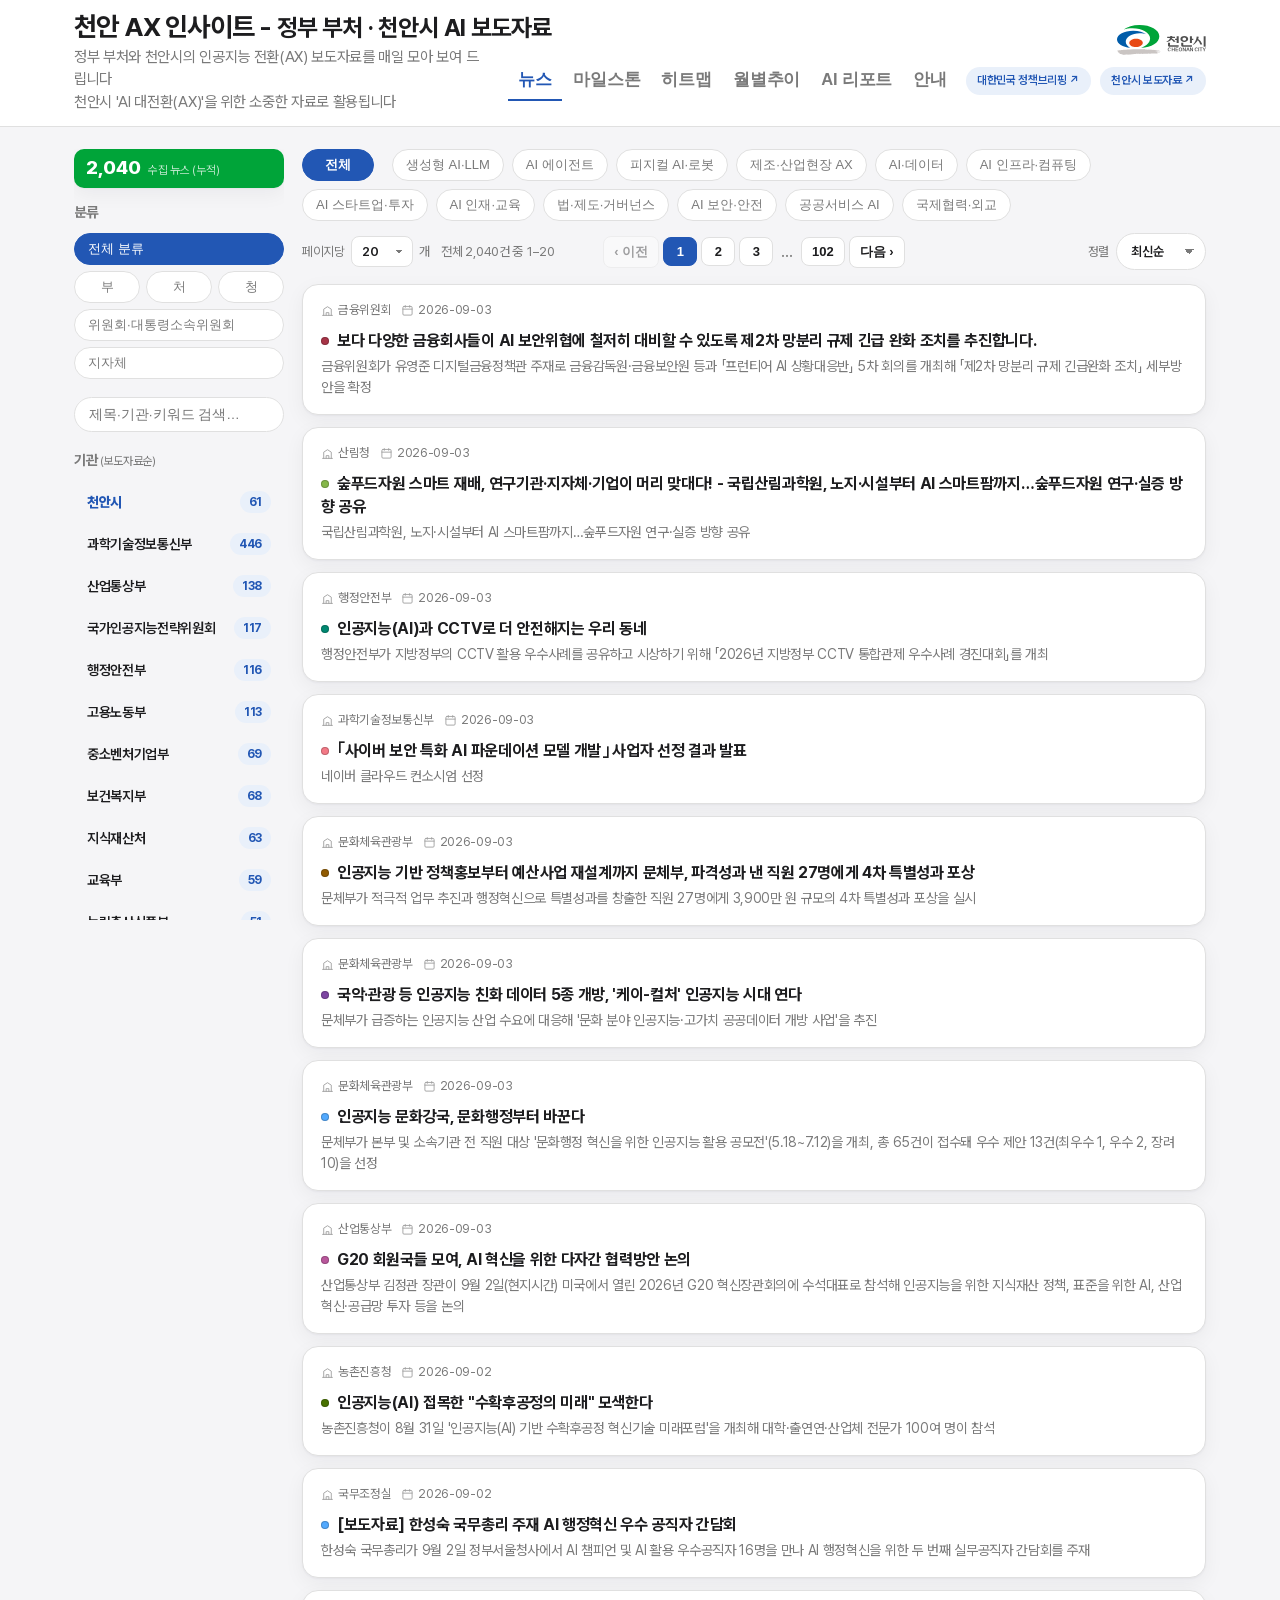
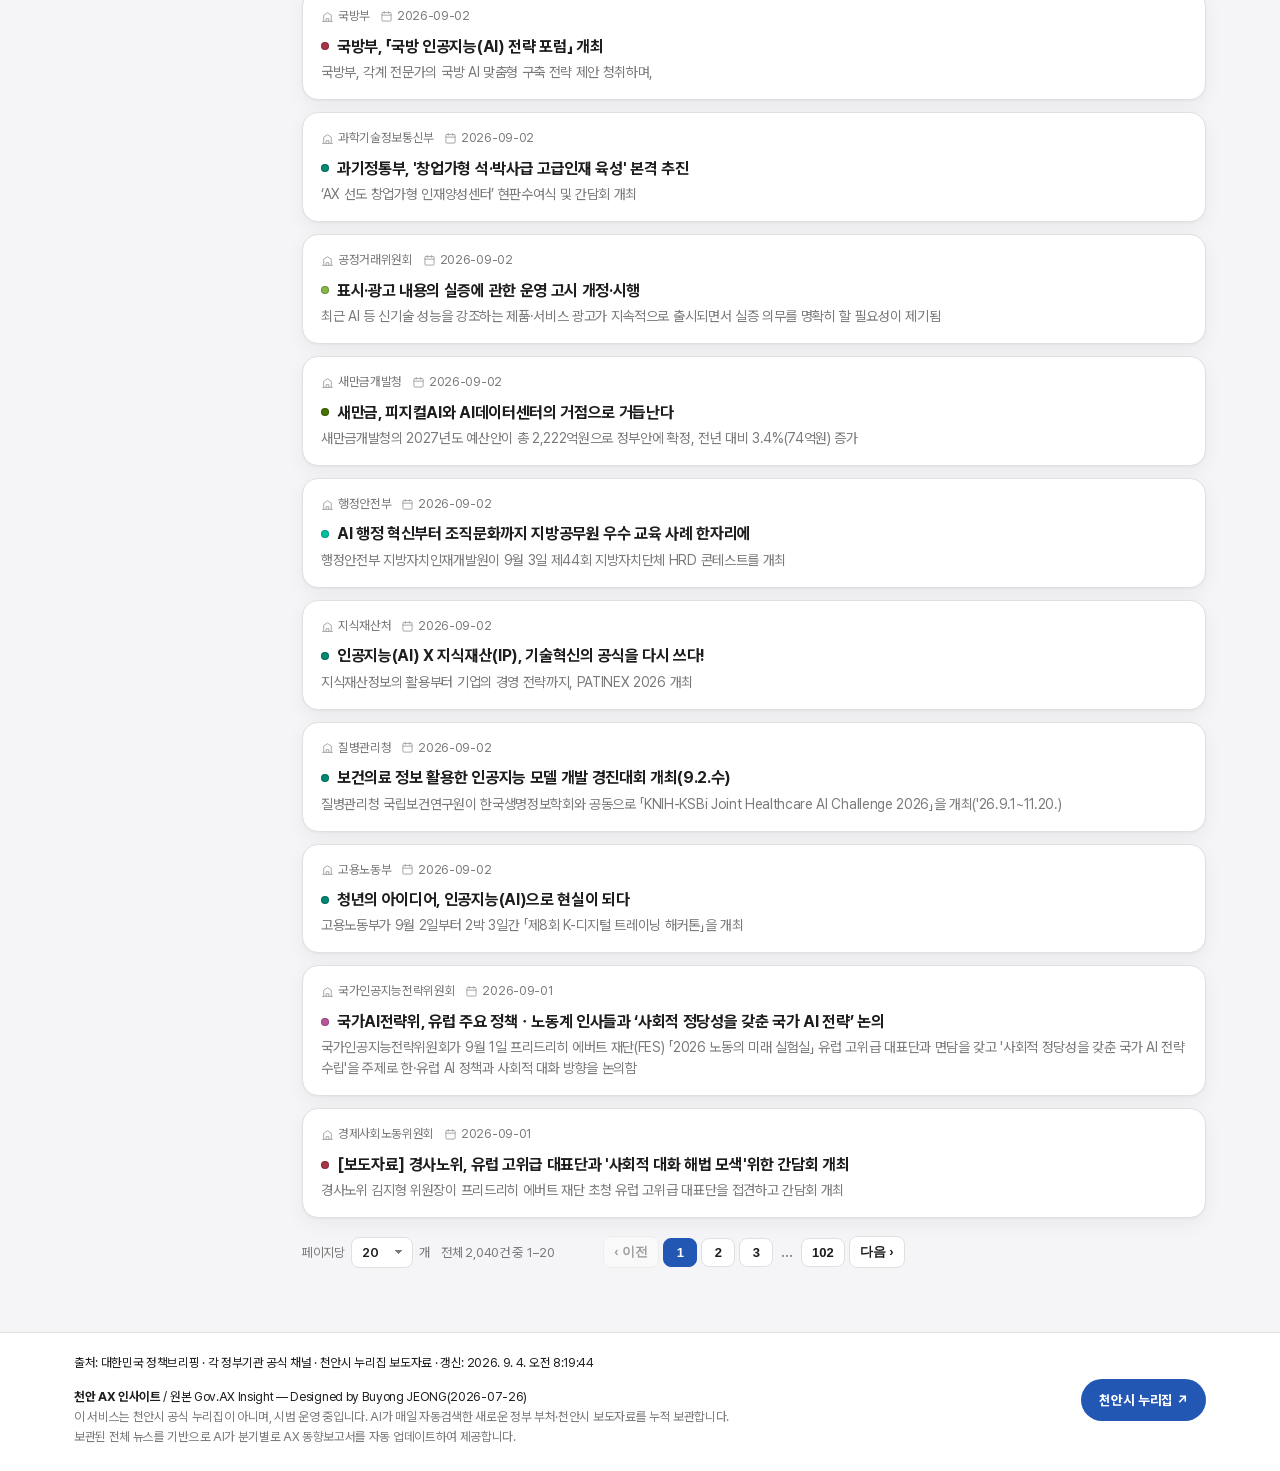
==== index.html @ 9f2636b7 "천안 AX 인사이트 — 정부 부처 + 천안시 AI 보도자료 포털 지식재산처용 Gov.AX Insight 를 천안시 관점으로 개조했다.  데이터 - 천안시 보도자료 61건 수집·AI" ====
﻿<!DOCTYPE html>
<html lang="ko">
<head>
  <meta charset="UTF-8" />
  <meta name="viewport" content="width=device-width, initial-scale=1.0" />
  <title>천안 AX 인사이트 - 정부 부처·천안시 인공지능 전환 보도자료</title>
  <meta name="description" content="대한민국 정부 각 부처·청·위원회와 충청남도 천안시의 AI/AX(인공지능 전환) 관련 보도자료를 수집하고, 천안시 관점의 AX 현황 리포트를 제공합니다." />
  <!-- 폰트는 CDN 대신 로컬 호스팅(assets/fonts.css) — 내부망에서도 동일하게 보이도록. -->
  <link rel="stylesheet" href="assets/fonts.css" />
  <link rel="stylesheet" href="assets/style.css" />
</head>
<body>
  <header class="site-header">
    <div class="wrap header-inner">
      <div class="header-left">
        <div class="hero-txt">
          <h1 id="brand-title" role="button" tabindex="0" aria-label="뉴스 화면으로 이동">천안 AX 인사이트 <br class="brand-title-break">- <span class="brand-title-kr">정부 부처 · 천안시 AI 보도자료</span></h1>
          <p class="tagline tagline-desktop-only">정부 부처와 천안시의 인공지능 전환(AX) 보도자료를 매일 모아 보여 드립니다</p>
          <p class="tagline">천안시 'AI 대전환(AX)'을 위한 소중한 자료로 활용됩니다</p>
        </div>
      </div>
      <div class="header-right">
        <a class="brand-logo-link" href="https://www.cheonan.go.kr/kor.do" target="_blank" rel="noopener" aria-label="천안시 공식 누리집으로 이동">
          <img class="brand-logo" src="assets/cheonan-logo.svg" alt="천안시" />
        </a>
        <nav class="tabs" role="tablist">
          <button class="tab active" data-tab="news" role="tab">뉴스</button>
          <button class="tab" data-tab="milestone" role="tab">마일스톤</button>
          <button class="tab" data-tab="dashboard" role="tab">히트맵</button>
          <button class="tab" data-tab="dashboard2" role="tab">월별추이</button>
          <button class="tab" data-tab="reports" role="tab">AI 리포트</button>
          <button class="tab" data-tab="about" role="tab">안내</button>
          <a class="src-link" href="https://www.korea.kr/news/ministryNewsHome.do" target="_blank" rel="noopener">대한민국 정책브리핑 ↗</a>
          <a class="src-link" href="https://www.cheonan.go.kr/bbs/BBSMSTR_000000000030/list.do" target="_blank" rel="noopener">천안시 보도자료 ↗</a>
        </nav>
      </div>
    </div>
  </header>

  <main class="wrap">
    <!-- 뉴스 탭 -->
    <section id="tab-news" class="tab-panel active">
      <div class="layout">
        <button id="sidebar-toggle" class="sidebar-toggle" aria-expanded="false" aria-controls="sidebar-panel">
          <span>기관·분류 필터</span>
          <span class="sidebar-toggle-icon" aria-hidden="true">▾</span>
        </button>
        <aside class="sidebar" id="sidebar-panel">
          <div class="sidebar-total">
            <div class="st-num" id="side-total">0</div>
            <div class="st-lbl">수집 뉴스 (누적)</div>
          </div>
          <h2 class="sidebar-title">분류</h2>
          <div id="category-chips" class="chips chips-vert"></div>
          <div class="sidebar-search">
            <input id="search" type="search" placeholder="제목·기관·키워드 검색…" autocomplete="off" />
          </div>
          <h2 class="sidebar-title">기관 <small>(보도자료순)</small></h2>
          <ul id="agency-list" class="agency-list"></ul>
        </aside>
        <div class="content">
          <div class="topicbar">
            <div id="topic-chips" class="chips"></div>
          </div>
          <div id="active-filter" class="active-filter" hidden></div>
          <div id="pager-top" class="pager"></div>
          <div id="news-list" class="news-list"></div>
          <div id="pager-bottom" class="pager"></div>
          <div id="empty" class="empty" hidden></div>
        </div>
      </div>
    </section>

    <!-- 리포트 탭 -->
    <section id="tab-reports" class="tab-panel">
      <div class="panel-intro">
        <h2>AX 동향보고서(AI 자동작성)</h2>
        <p>수집된 보도자료를 근거로 AI에 의해 자동 생성된 <strong>전체·분기 동향보고서</strong>입니다.
           참고적인 용도로만 활용하시기 바랍니다.<br />
           <small>※ 현재 보고서는 정부 부처 보도자료를 기준으로 작성된 것으로, 천안시 관점의 제언은 다음 분기부터 반영됩니다.</small></p>
      </div>

      <div class="report-group">
        <h3 class="report-group-h">전체 동향보고서</h3>
        <div id="reports-overall" class="reports-list"></div>
      </div>

      <div class="report-group">
        <div class="report-group-head">
          <h3 class="report-group-h">분기 동향보고서</h3>
          <label class="q-select">
            <span>분기 선택</span>
            <select id="q-report-select" aria-label="분기 선택"></select>
          </label>
        </div>
        <div id="q-report-detail" class="reports-list"></div>
      </div>

      <div class="report-group ax-highlights-group">
        <h3 class="report-group-h">AX 정부 보도자료 주요 동향</h3>
        <!-- 아래 항목은 전체 동향보고서의 「한눈에 보기」를 그대로 옮긴 발췌다(문구를 고치면
             '발췌'가 성립하지 않으므로 원문을 손대지 않는다). 원본 보고서가 지식재산처
             관점으로 작성돼 일부 시사점이 그 기관 기준인 점만 아래에 밝혀 둔다. -->
        <p class="axh-note"><small>※ 정부 부처 보도자료에서 뽑은 동향이며, 원본 보고서가 작성된 관점(지식재산처)의 시사점이 일부 포함되어 있습니다. 사실·출처는 그대로 유효합니다.</small></p>
        <ol id="ax-highlights-list" class="ax-highlights-list"></ol>
      </div>
    </section>

    <!-- 대시보드 탭 -->
    <section id="tab-dashboard" class="tab-panel">
      <div class="panel-intro">
        <p>정부기관별 AX 활동을 AI가 <strong>세부 주제별</strong>로 시각화합니다.<br>
           AX 세부주제는 <strong>수집된 뉴스로부터 자동으로 최적 설계</strong>되었습니다.</p>
      </div>
      <div id="dash-kpi" class="dash-kpi"></div>
      <div class="dash-grid">
        <div class="dash-main">
          <div class="dash-h">기관 × AX 주제 히트맵 <small>· 셀 클릭 → 해당 기관·주제 뉴스</small></div>
          <div id="dash-rangeslider" class="dash-rangeslider"></div>
          <div id="dash-heatmap" class="dash-heatmap"></div>
          <div id="dash-drill" class="dash-drill" hidden></div>
        </div>
        <aside class="dash-side">
          <div class="dash-h">벤치마킹 — 타 기관 우수사례 <small>· 천안시 관점</small></div>
          <div id="dash-topicfilter" class="dash-topicfilter"></div>
          <div id="dash-bench" class="dash-bench"></div>
        </aside>
      </div>

      <div class="dash-h">최다 주제 TOP 3 <small>· 카드 클릭 → 세부 분류</small></div>
      <div id="dash-top3-row" class="dash-top3-row"></div>
    </section>

    <!-- 대시보드 2 탭 (주제별 트렌드) -->
    <section id="tab-dashboard2" class="tab-panel">
      <div class="panel-intro">
        <p><strong>주제별 트렌드 차트(시계열)</strong> — 월별로 AX 뉴스가 어떻게 늘어왔는지, 그리고 12개 세부주제 각각이
           최근 어느 방향으로 움직이는지 한눈에 봅니다.</p>
      </div>
      <div class="dash-h">전체 AX 뉴스 추이 <small>· 월별 수집 건수</small></div>
      <div id="trend-overall" class="trend-overall"></div>
      <div class="dash-h" style="margin-top:22px">세부주제별 추이 <small>· 각 카드의 색 점 = 이번 달, 선 = 최근 추이</small></div>
      <div id="trend-grid" class="trend-grid"></div>
      <div class="dash-h" style="margin-top:22px">키워드 관계망
        <small>· 최근 6개월 AI 요약에서 추출 · 같은 보도자료에 함께 등장한 키워드를 선으로 연결</small></div>
      <div id="keyword-cloud-meta" class="kw-meta"></div>
      <div id="keyword-cloud" class="kw-cloud"></div>
      <div class="dash-h" style="margin-top:22px">보도자료 Top 10 부처 추이(전월 누적 기준)
        <small>· 기관마다 규모가 달라 카드별로 y축을 따로 잡음(카드 아래 최고치 표기)</small></div>
      <div id="trend-agencies" class="trend-grid"></div>
    </section>

    <!-- 마일스톤 탭 -->
    <section id="tab-milestone" class="tab-panel">
      <div class="panel-intro">
        <h2>주요 정책 마일스톤 타임라인</h2>
        <p><strong>AI전환의 이정표가 되는</strong> 주요 보도자료들을 AI가 시간순으로 정리했습니다.</p>
      </div>
      <div id="milestone-filters" class="ms-filters"></div>

      <div class="ms-chart-card">
        <div class="dash-h">영역별 진행 흐름 <small>· 마우스를 올리면 상세 내용 · 제목을 클릭하면 AI 요약문 팝업</small></div>
        <div id="milestone-chart" class="ms-chart-scroll"></div>
      </div>

      <div class="ms-list-head">
        <div class="dash-h">마일스톤 상세 <small>· 제목을 클릭하면 AI 요약문 팝업</small></div>
        <div class="ms-sort">
          <span>정렬</span>
          <button type="button" id="ms-sort-toggle" class="ms-sort-btn" aria-live="polite">최근 순 ↓</button>
        </div>
      </div>
      <div id="milestone-timeline" class="ms-timeline"></div>
      <div id="milestone-empty" class="empty" hidden>선택한 영역에 해당하는 마일스톤이 없습니다.</div>
      <div class="ms-tooltip" id="ms-tooltip" hidden></div>
    </section>

    <!-- 안내 탭 -->
    <section id="tab-about" class="tab-panel">
      <div class="about-hero">
        <img src="assets/cheonan-logo.svg" alt="천안시" />
        <p><strong>천안시</strong>의 인공지능 전환(AX)을 위해 정부 부처와 천안시의 AI 보도자료를
           함께 자동 수집·분석하는 서비스입니다.<br />
           중앙부처 정책 동향을 참조해 천안시에 맞는 정책을 설계하고, 천안시가 그동안 추진해 온
           AI 사업을 한 화면에서 확인할 목적으로 제작되었습니다.<br />
           기획부터 배포까지 바이브코딩 방식으로 개발되어 사이트 운영에 미숙한 점이 있더라도
           양해 부탁드립니다.</p>
      </div>
      <div class="about">
        <h2>수집·판정 기준</h2>
        <ul>
          <li><strong>1순위(제목 키워드)</strong>: 제목에 <code>인공지능 · AI · AX · AI 에이전트 · 인공지능 에이전트</code> 등이 있으면 자동 수집.</li>
          <li><strong>AX 밀접(판정)</strong>: 제목에 키워드가 없어도 인공지능 전환과 밀접하면 수집. 제목에 <code>데이터</code>가 있고 AI 관련이면 포함.</li>
          <li><strong>출처</strong>: 1차 <a href="https://www.korea.kr/news/ministryNewsHome.do" target="_blank" rel="noopener">대한민국 정책브리핑(korea.kr)</a>, 보강으로 각 기관 공식 채널(공식 도메인 <code>.go.kr</code>/<code>korea.kr</code>로 한정).</li>
          <li><strong>천안시</strong>: 정책브리핑은 지자체 보도자료를 다루지 않아, <a href="https://www.cheonan.go.kr/bbs/BBSMSTR_000000000030/list.do" target="_blank" rel="noopener">천안시 누리집 보도자료</a>를 제목 키워드(<code>인공지능 · AI · AX · 생성형 · 빅데이터 · 자율주행 · 로봇</code> 등)로 직접 수집합니다. 축산 방역의 <code>AI</code>(조류인플루엔자)는 제외합니다.</li>
        </ul>
        <h2>환각·허위 방지</h2>
        <ul>
          <li>모든 항목은 <strong>원문 URL·발행일·출처</strong>를 보존합니다.</li>
          <li>AI 리포트는 <strong>수집된 뉴스에서 확인되는 내용만</strong> 기술하며, 각 서술에 출처를 답니다.</li>
          <li>확인되지 않는 사실은 생성하지 않고 "확인된 뉴스 없음"으로 표기합니다.</li>
        </ul>
      </div>

      <!-- 정부 정책담당자를 위한 누리집 목록 (위 '수집·판정 기준/환각·허위 방지'와 구분되는 별도 자료 블록) -->
      <section class="gov-links" aria-labelledby="gov-links-title">
        <!-- 링크 종류 아이콘 스프라이트 -->
        <svg class="gov-sprite" aria-hidden="true" focusable="false">
          <symbol id="i-ext" viewBox="0 0 16 16">
            <path d="M6.5 3.2h-3A1.3 1.3 0 0 0 2.2 4.5v8A1.3 1.3 0 0 0 3.5 13.8h8a1.3 1.3 0 0 0 1.3-1.3v-3"
                  fill="none" stroke="currentColor" stroke-width="1.5" stroke-linecap="round"/>
            <path d="M9.6 2.4h4v4M13.6 2.4 7.7 8.3" fill="none" stroke="currentColor"
                  stroke-width="1.5" stroke-linecap="round" stroke-linejoin="round"/>
          </symbol>
          <symbol id="i-doc" viewBox="0 0 16 16">
            <path d="M9 1.8H4.4a1.3 1.3 0 0 0-1.3 1.3v9.8a1.3 1.3 0 0 0 1.3 1.3h7.2a1.3 1.3 0 0 0 1.3-1.3V5.8z"
                  fill="none" stroke="currentColor" stroke-width="1.5" stroke-linejoin="round"/>
            <path d="M9 1.8v4h3.9M5.6 8.6h4.8M5.6 11h3.2" fill="none" stroke="currentColor"
                  stroke-width="1.5" stroke-linecap="round" stroke-linejoin="round"/>
          </symbol>
          <symbol id="i-play" viewBox="0 0 16 16">
            <rect x="1.4" y="3.2" width="13.2" height="9.6" rx="2.6" fill="none"
                  stroke="currentColor" stroke-width="1.5"/>
            <path d="M6.8 6.2 10.4 8l-3.6 1.8z" fill="currentColor" stroke="currentColor"
                  stroke-width="1.2" stroke-linejoin="round"/>
          </symbol>
        </svg>

        <header class="gov-links-head">
          <div class="gov-links-headtext">
            <h2 id="gov-links-title">유용한 누리집 목록</h2>
          </div>
        </header>

        <div class="gov-group" data-group="committee">
          <h3 class="gov-group-title"><span class="gov-dot"></span>대통령직속 위원회<span class="gov-count">1</span></h3>
          <div class="gov-cards">
            <article class="gov-card">
              <a class="gov-card-head gov-card-head-link is-logo-only" href="https://www.aikorea.go.kr/" target="_blank" rel="noopener" aria-label="국가인공지능전략위원회 누리집 바로가기">
                <span class="gov-logo is-photo" style="--logo-ar:443/105; height:58px;">
                  <img src="assets/aicommitee.png" alt="국가인공지능전략위원회 로고" loading="lazy" />
                </span>
              </a>
            </article>
          </div>
        </div>

        <div class="gov-group" data-group="platform">
          <h3 class="gov-group-title"><span class="gov-dot"></span>데이터, 사업 플랫폼<span class="gov-count">4</span></h3>
          <div class="gov-cards">
            <article class="gov-card">
              <a class="gov-card-head gov-card-head-link" href="https://ax360.kr/main" target="_blank" rel="noopener">
                <span class="gov-logo is-photo" style="--logo-ar:106/52;">
                  <img src="assets/AX360.png" alt="AX360 로고" loading="lazy" />
                </span>
                <div>
                  <p class="gov-card-org">AX360</p>
                  <h4 class="gov-card-title">'수요기업'과 '공급기업'을 연결해 주는 AX 원스톱 매칭 플랫폼</h4>
                </div>
              </a>
            </article>
            <article class="gov-card">
              <a class="gov-card-head gov-card-head-link" href="https://aihub.or.kr/" target="_blank" rel="noopener">
                <span class="gov-logo is-photo" style="--logo-ar:157/56;">
                  <img src="assets/AIhub.png" alt="AI Hub 로고" loading="lazy" />
                </span>
                <div>
                  <p class="gov-card-org">AI Hub</p>
                  <h4 class="gov-card-title">국가 AI 개발지원 플랫폼</h4>
                </div>
              </a>
            </article>
            <article class="gov-card">
              <a class="gov-card-head gov-card-head-link" href="https://portal.koreaconnect.kr/user/ma/main" target="_blank" rel="noopener">
                <span class="gov-logo is-photo" style="--logo-ar:197/54;">
                  <img src="assets/DP.png" alt="디지털융합플랫폼 로고" loading="lazy" />
                </span>
                <div>
                  <p class="gov-card-org">디지털융합플랫폼</p>
                  <h4 class="gov-card-title">민간, 공공 디지털자원 연계융합 플랫폼</h4>
                </div>
              </a>
            </article>
            <article class="gov-card">
              <a class="gov-card-head gov-card-head-link" href="https://www.data.go.kr/index.do" target="_blank" rel="noopener">
                <span class="gov-logo is-photo" style="--logo-ar:239/53; height:32px;">
                  <img src="assets/dataportal.png" alt="공공데이터포털 로고" loading="lazy" />
                </span>
                <div>
                  <p class="gov-card-org">공공데이터포털</p>
                  <h4 class="gov-card-title">공공기관이 생성·취득 관리하고 있는 공공데이터 통합 제공</h4>
                </div>
              </a>
            </article>
          </div>
        </div>

        <div class="gov-group" data-group="agent-platform">
          <h3 class="gov-group-title"><span class="gov-dot"></span>AI 에이전트 플랫폼<span class="gov-count">2</span></h3>
          <div class="gov-cards">
            <article class="gov-card">
              <a class="gov-card-head gov-card-head-link" href="https://aitestbed.kr/" target="_blank" rel="noopener">
                <span class="gov-logo is-photo" style="--logo-ar:208/52;">
                  <img src="assets/AiLab.png" alt="모두의 AI 실험실 로고" loading="lazy" />
                </span>
                <div>
                  <p class="gov-card-org">모두의 AI 실험실</p>
                  <h4 class="gov-card-title">AI 서비스개발에 필요한 자원 통합제공</h4>
                </div>
              </a>
            </article>
            <article class="gov-card">
              <a class="gov-card-head gov-card-head-link" href="https://axboard.aigov.go.kr/" target="_blank" rel="noopener">
                <span class="gov-logo is-photo" style="--logo-ar:220/59;">
                  <img src="assets/HAILab.png" alt="행정안전부 AI 정부실험실 로고" loading="lazy" />
                </span>
                <div>
                  <p class="gov-card-org">행정안전부 AI 정부실험실</p>
                  <h4 class="gov-card-title">공공 GitLab 저장소 프로젝트 현황 대시보드</h4>
                </div>
              </a>
            </article>
          </div>
        </div>

        <div class="gov-group" data-group="org">
          <h3 class="gov-group-title"><span class="gov-dot"></span>기관<span class="gov-count">2</span></h3>
          <div class="gov-cards">
            <article class="gov-card">
              <a class="gov-card-head gov-card-head-link" href="https://www.nia.or.kr/site/nia_kor/27/12702000000002026041001.jsp" target="_blank" rel="noopener">
                <span class="gov-logo is-photo" style="--logo-ar:88/45; height:32px;">
                  <img src="assets/NIA.png" alt="NIA 로고" loading="lazy" />
                </span>
                <div>
                  <p class="gov-card-org">한국지능정보사회진흥원</p>
                  <h4 class="gov-card-title">공공AI사업지원센터</h4>
                </div>
              </a>
            </article>
            <article class="gov-card">
              <a class="gov-card-head gov-card-head-link" href="https://www.nipa.kr/home/bsnsAll/3/detail?bsnsDtlsIemNo=854" target="_blank" rel="noopener">
                <span class="gov-logo is-photo" style="--logo-ar:94/65;">
                  <img src="assets/nipa.png" alt="nipa 로고" loading="lazy" />
                </span>
                <div>
                  <p class="gov-card-org">정보통신산업진흥원</p>
                  <h4 class="gov-card-title">AX 원스톱 지원센터</h4>
                </div>
              </a>
            </article>
          </div>
        </div>

        <div class="gov-group" data-group="program">
          <h3 class="gov-group-title"><span class="gov-dot"></span>중앙부처 및 지방정부 지원사업<span class="gov-count">2</span></h3>
          <div class="gov-cards">
            <article class="gov-card is-program">
              <div class="gov-card-head">
                <span class="gov-logo" style="--logo-a:#2a78d6; --logo-b:#134b91; --logo-fs:12px;">MSIT</span>
                <div>
                  <p class="gov-card-org">과학기술정보통신부 · 정보통신산업진흥원</p>
                  <h4 class="gov-card-title">2026년 공공 AX 프로젝트 사업 공고</h4>
                </div>
              </div>
              <p class="gov-card-badge">접수마감 26년 2월</p>
              <ul class="gov-card-links">
                <li><a class="gov-pill" href="https://www.bizinfo.go.kr/sii/siia/selectSIIA200Detail.do?pblancId=PBLN_000000000118550" target="_blank" rel="noopener"><svg class="gov-ico"><use href="#i-doc"/></svg>사업 공고<em>기업마당</em></a></li>
                <li><a class="gov-pill" href="https://www.nipa.kr/home/2-2/16471" target="_blank" rel="noopener"><svg class="gov-ico"><use href="#i-doc"/></svg>사업 공고<em>nipa</em></a></li>
              </ul>
            </article>
            <article class="gov-card is-program">
              <div class="gov-card-head">
                <span class="gov-logo" style="--logo-a:#3f7f6b; --logo-b:#245043; --logo-fs:12px;">MOIS</span>
                <div>
                  <p class="gov-card-org">행정안전부 · 한국지능정보사회진흥원</p>
                  <h4 class="gov-card-title">공공부문 AI 서비스 지원사업</h4>
                </div>
              </div>
              <p class="gov-card-badge">접수마감 26년 2월</p>
              <ul class="gov-card-links">
                <li><a class="gov-pill" href="https://www.nia.or.kr/site/nia_kor/ex/bbs/View.do?cbIdx=99835&amp;bcIdx=29024" target="_blank" rel="noopener"><svg class="gov-ico"><use href="#i-doc"/></svg>사업 공고<em>NIA</em></a></li>
                <li><a class="gov-pill" href="https://www.youtube.com/watch?v=7l4q_MLfV9M" target="_blank" rel="noopener"><svg class="gov-ico"><use href="#i-play"/></svg>사업 설명 영상<em>YouTube</em></a></li>
              </ul>
            </article>
          </div>
        </div>

        <p class="gov-links-note">외부 누리집으로 연결되며, 공고 일정·내용은 각 기관 안내를 기준으로 확인해 주시기 바랍니다.</p>
      </section>
    </section>
  </main>

  <footer class="site-footer">
    <div class="wrap footer-inner">
      <div class="footer-text">
        <p class="foot-src">출처: 대한민국 정책브리핑 · 각 정부기관 공식 채널 · 천안시 누리집 보도자료 · <span id="last-updated">갱신: —</span></p>
        <p class="foot-org"><strong>천안 AX 인사이트</strong> / 원본 Gov.AX Insight — Designed by Buyong JEONG(2026-07-26)</p>
        <p class="foot-note">이 서비스는 천안시 공식 누리집이 아니며, 시범 운영 중입니다. AI가 매일 자동검색한 새로운 정부 부처·천안시 보도자료를 누적 보관합니다.</p>
        <p class="foot-note">보관된 전체 뉴스를 기반으로 AI가 분기별로 AX 동향보고서를 자동 업데이트하여 제공합니다.</p>
      </div>
      <a class="portfolio-link" href="https://www.cheonan.go.kr/kor.do" target="_blank" rel="noopener">천안시 누리집 ↗</a>
    </div>
  </footer>

  <div id="news-modal" class="news-modal" hidden>
    <div class="news-modal-backdrop" data-close="1"></div>
    <div class="news-modal-panel" role="dialog" aria-modal="true" aria-labelledby="nm-title">
      <div class="news-modal-meta">
        <span id="nm-agency" class="meta-item"></span>
        <span id="nm-date" class="meta-item"></span>
      </div>
      <h3 id="nm-title"></h3>
      <div class="news-modal-summary-box">
        <div class="news-modal-summary-label">AI 요약문</div>
        <p id="nm-summary" class="news-modal-summary"></p>
      </div>
      <div class="news-modal-actions">
        <a id="nm-link" class="news-modal-link" target="_blank" rel="noopener">원문 보기 ↗</a>
        <button type="button" class="news-modal-close-btn" data-close="1">닫기</button>
      </div>
    </div>
  </div>

  <div id="subtopic-modal" class="subtopic-modal" hidden>
    <div class="subtopic-modal-backdrop" data-close="1"></div>
    <div class="subtopic-modal-panel" role="dialog" aria-modal="true" aria-labelledby="stm-title">
      <div class="subtopic-modal-header" id="stm-header">
        <span class="subtopic-modal-eyebrow" id="stm-eyebrow">세부 분류</span>
        <h3 id="stm-title"></h3>
        <span class="subtopic-modal-count" id="stm-count"></span>
        <button type="button" class="subtopic-modal-x" data-close="1" aria-label="닫기">✕</button>
      </div>
      <div class="subtopic-modal-body">
        <p class="subtopic-modal-sub" id="stm-sub"></p>
        <div class="subtopic-modal-buckets" id="stm-buckets"></div>
      </div>
      <div class="subtopic-modal-actions">
        <button type="button" class="subtopic-modal-close-btn" data-close="1">닫기</button>
      </div>
    </div>
  </div>

  <button type="button" id="back-to-top" class="back-to-top" hidden aria-label="맨 위로 이동">
    <svg viewBox="0 0 24 24" width="20" height="20" fill="none" stroke="currentColor"
         stroke-width="2.75" stroke-linecap="round" stroke-linejoin="round" aria-hidden="true">
      <path d="M12 19V5M6 11l6-6 6 6"></path>
    </svg>
  </button>

  <script src="assets/app.js"></script>
</body>
</html>
---- assets/fonts.css ----
/* Pretendard Variable — 내부망/오프라인에서도 동작하도록 CDN 대신 로컬 호스팅한다.
   원본 사이트는 jsdelivr 의 dynamic-subset(woff2 92개 분할)을 썼지만, 내부망에서는
   외부 요청이 막히므로 통합 가변 폰트 1개(약 2MB)를 직접 담아 둔다. */
@font-face {
  font-family: "Pretendard Variable";
  font-style: normal;
  font-display: swap;
  font-weight: 45 920;
  src: url("fonts/PretendardVariable.woff2") format("woff2-variations");
}
---- assets/style.css ----
/* 천안시 Gov.AX 디자인 시스템 (레이아웃은 ipax-support 디자인 시스템 참고):
   Pretendard, 천안 블루(#2257b4) 단일 액센트 + 천안 오렌지(#d64210) 보조,
   페이퍼 배경·둥근 카드.
   색상 근거: 천안시 누리집(cheonan.go.kr) 스타일시트에서 실제로 쓰는 값과
   공식 로고 심볼색(#005ca9 블루 · #00a439 그린 · #e84915 오렌지). */
:root {
  --bg: #f5f5f7;
  --surface: #ffffff;
  --surface-2: #eef1f6;
  --border: #e0e0e0;
  --text: #1d1d1f;
  --text-dim: #7a7a7a;
  --primary: #2257b4;         /* 천안 블루 (주색) */
  --primary-dim: #1c4690;     /* 천안 블루 진한 단계 — hover/pressed */
  --brand-soft: #e9f0fa;      /* 천안 블루 틴트 */
  --accent: #d64210;          /* 천안 오렌지 (보조색) */
  --accent-soft: #fbeee8;
  --brand-point: #00a439;     /* 천안 그린 — 로고 심볼색, 포인트 타일·배지용 */
  --tier1: var(--primary);
  --accepted: var(--accent);
  --chip-bg: #e9f0fa;
  --shadow: 0 1px 2px rgba(20, 28, 46, .04), 0 6px 20px rgba(20, 28, 46, .05);
  --radius: 16px;
  color-scheme: light;
  /* 마일스톤 타임라인 영역 전용 — 8개 정책 영역을 구분하는 고정 순서 색상
     (블루·오렌지·아쿠아·옐로우·마젠타·그린·바이올렛·레드) */
  --ms-lane-1: #2a78d6;
  --ms-lane-2: #eb6834;
  --ms-lane-3: #1baf7a;
  --ms-lane-4: #eda100;
  --ms-lane-5: #e87ba4;
  --ms-lane-6: #008300;
  --ms-lane-7: #4a3aa7;
  --ms-lane-8: #e34948;
}

/* ipax-support 와 동일하게 라이트 전용(다크 자동전환 없음). */

* { box-sizing: border-box; }
body {
  margin: 0;
  font-family: "Pretendard Variable", Pretendard, -apple-system, BlinkMacSystemFont,
    system-ui, "Apple SD Gothic Neo", "Malgun Gothic", "Noto Sans KR", sans-serif;
  background: var(--bg);
  color: var(--text);
  line-height: 1.5;
  font-size: 16px;
  letter-spacing: -.02em;
  -webkit-font-smoothing: antialiased;
}
.wrap { max-width: 1180px; margin: 0 auto; padding: 0 24px; }
a { color: var(--primary); }

/* Header — 콘텐츠를 스크롤해도 상단에 고정 */
.site-header {
  background: var(--surface);
  border-bottom: 1px solid var(--border);
  position: sticky; top: 0; z-index: 30;
}
/* 헤더: (좌) 타이틀  (우) 천안시 로고(위)+탭메뉴·출처 링크(아래) — 여백 최소화한 컴팩트 구성.
   원본에 있던 기관 캐릭터 영역(.brand-mascot)은 천안시 버전에서 쓰지 않아 제거했다. */
.header-inner { display: flex; align-items: center; justify-content: space-between; gap: 24px; padding: 12px 24px; }
.header-left { display: flex; align-items: center; gap: 14px; min-width: 0; }
.hero-txt { min-width: 0; }
.hero-txt h1 { font-size: 28.67px; margin: 0; font-weight: 700; letter-spacing: -.03em; line-height: 1.15; cursor: pointer; }
.hero-txt h1:focus-visible { outline: 2px solid var(--primary); outline-offset: 3px; border-radius: 4px; }
/* 한국어 부분만 2pt(≈2.667px) 작게 — 화면 폭별로 h1 크기가 달라져도(모바일 등)
   상대적으로 항상 정확히 2pt 작게 유지되도록 부모 em 기준 calc 사용 */
.brand-title-kr { font-size: calc(1em - 2.667px); }
/* 폭이 넓을 때(900px~)만 줄바꿈 없이 한 줄로 — 900px 미만은 모바일과 동일하게
   "Gov.AX Insight" 다음에서 줄바꿈(좁은 화면에서 여러 줄로 어색하게 쪼개지는
   것을 막기 위해 720px보다 넓은 태블릿 폭까지도 이 처리를 적용). */
.brand-title-break { display: none; }
@media (max-width: 899px) {
  .brand-title-break { display: block; }
  .hero-txt h1 { font-size: 26.67px; }
}
@media (min-width: 900px) {
  /* 헤더 우측 영역과 겹치지 않도록 제목 폭에 맞춰 글자 크기를 살짝 줄인다. */
  .hero-txt h1 { white-space: nowrap; font-size: 26.67px; }
  /* 부제목 두 줄 사이 여백을 없애 한 문단처럼 붙여 보이게 함(데스크톱 전용). */
  .tagline + .tagline { margin-top: 0; }
}
.tagline { margin: 3px 0 0; color: var(--text-dim); font-size: 15.17px; }

.header-right { display: flex; flex-direction: column; align-items: flex-end; gap: 6px; flex: none; }
.brand-logo { height: 30px; width: auto; display: block; }

.src-link {
  text-decoration: none; font-weight: 600; font-size: 11.5px;
  color: var(--primary); background: var(--brand-soft);
  border-radius: 999px; padding: 5px 11px; white-space: nowrap;
}
.src-link:hover { background: var(--primary); color: #fff; }
@media (max-width: 899px) {
  /* header-right(로고+탭)가 줄지 않아(flex:none) 가로 배치를 유지하면 제목·
     부제목이 폭을 거의 못 받아 글자 단위로 줄바꿈되는 문제가 있음(태블릿
     폭에서도 발생) — 720px보다 넓은 태블릿 폭까지 세로 배치로 전환해 이를 막음. */
  .header-inner { flex-direction: column; align-items: flex-start; gap: 4px; }
  .header-left { gap: 6px; }
  .header-right { align-items: flex-start; }
  /* 천안시 로고(+워드마크) 이미지는 좁은 화면에서 굳이 안 보여도 됨 —
     헤더가 화면 위쪽을 너무 많이 차지하지 않게 뺀다. */
  .brand-logo-link { display: none; }
}
@media (max-width: 600px) {
  /* 아이패드 등 화면이 충분한 모바일 기기에서는 계속 보이고, 화면이 좁은
     휴대폰에서는 첫 줄(안내성 문구)만 숨겨 헤더를 더 간결하게 함 — "천안시
     'AI 대전환(AX)'을 위한 소중한 자료로 활용됩니다"는 휴대폰에서도 계속 표시. */
  .tagline-desktop-only { display: none; }
}

/* Tabs */
.tabs { display: flex; align-items: center; gap: 1px; }
.tabs .src-link { margin-left: 8px; }
@media (max-width: 480px) { .tabs .src-link { display: none; } }
.tab {
  border: none; background: none; cursor: pointer;
  padding: 8px 10px; font-size: 16.5px; font-weight: 600;
  color: var(--text-dim); border-bottom: 2px solid transparent;
  letter-spacing: -.01em;
}
.tab:hover { color: var(--text); }
.tab.active { color: var(--primary); border-bottom-color: var(--primary); }
.tab-panel { display: none; padding: 22px 0 60px; }
.tab-panel.active { display: block; }

/* 사이드바 누적 수집 건수 — 천안시 로고 심볼의 그린(#00a439)을 포인트 색으로 적용 */
.sidebar-total {
  display: flex; align-items: baseline; gap: 8px;
  background: var(--brand-point); color: #fff; border-radius: 10px;
  padding: 9px 12px; margin-bottom: 14px; box-shadow: var(--shadow);
}
.sidebar-total .st-num { font-size: 19px; font-weight: 800; line-height: 1; font-variant-numeric: tabular-nums; }
.sidebar-total .st-lbl { font-size: 11.5px; opacity: .75; }

/* 사이드바 검색(분류 칩과 기관 목록 사이) */
.sidebar-search { margin-bottom: 18px; }
#search {
  width: 100%; padding: 9px 14px; border: 1px solid var(--border);
  border-radius: 999px; background: var(--surface); color: var(--text); font-size: 13.5px;
}
#search:focus { outline: none; border-color: var(--primary); }

.sortwrap { display: inline-flex; align-items: center; gap: 7px; font-size: 13px; color: var(--text-dim); justify-self: end; }
.sortwrap select {
  font: inherit; font-size: 13px; font-weight: 600; color: var(--text);
  background: var(--surface); border: 1px solid var(--border); border-radius: 999px;
  padding: 8px 30px 8px 14px; cursor: pointer; -webkit-appearance: none; appearance: none;
  background-image: linear-gradient(45deg, transparent 50%, var(--text-dim) 50%), linear-gradient(135deg, var(--text-dim) 50%, transparent 50%);
  background-position: calc(100% - 16px) center, calc(100% - 11px) center; background-size: 5px 5px, 5px 5px; background-repeat: no-repeat;
}
.sortwrap select:focus { outline: 2px solid var(--primary); outline-offset: 1px; }

/* AX 하위주제 필터 — 주제 수가 늘면(12종) 한 줄에 다 안 들어가므로 자연스럽게
   여러 줄로 흐르게 하고(가로 스크롤 금지), 각 칩 내부 텍스트는 줄바꿈되지 않게 고정 */
.topicbar { margin-bottom: 12px; }
.tchip { display: inline-flex; align-items: center; gap: 6px; }
/* 비활성 상태는 무채색(.chip 기본값)으로 두고, 선택(active)했을 때만 주제색을 꽉 채운다 —
   주제별 히트맵의 주제 필터(.tf/.tf.on)와 같은 패턴 */
#topic-chips .tchip.active { background: var(--tc); border-color: var(--tc); color: var(--tc-ink, #fff); }
#topic-chips .tchip-all.active { background: var(--primary); border-color: var(--primary); color: #fff; }
/* '전체' 칩은 개별 주제칩들과 성격이 달라(필터 해제) 폭을 넓히고 오른쪽에 여백을 둬 이격 */
#topic-chips .tchip-all { padding: 6px 22px; font-weight: 700; margin-right: 10px; }
.chips { display: flex; gap: 8px; flex-wrap: wrap; }
.chip {
  border: 1px solid var(--border); background: var(--surface); color: var(--text-dim);
  padding: 6px 13px; border-radius: 999px; font-size: 13px; cursor: pointer;
  white-space: nowrap; transition: background .15s, border-color .15s;
}
.chip.active { background: var(--primary); color: #fff; border-color: var(--primary); }

/* 사이드바 분류 필터 — 긴 라벨(전체분류·상위N개기관·위원회)은 한 줄 전체,
   짧은 부/처/청 은 3열 한 줄에 배치(구분되는 개별 버튼으로 표시) */
.chips-vert { display: grid; grid-template-columns: repeat(3, 1fr); gap: 6px; margin-bottom: 18px; }
.chips-vert .chip { text-align: center; padding-left: 6px; padding-right: 6px; }
.chips-vert .chip.chip-wide { grid-column: 1 / -1; text-align: left; padding-left: 13px; padding-right: 13px; }

/* 페이지네이션 — 좌: 건수정보 · 가운데: 페이지 번호 · 우: 정렬(상단만) */
.pager { display: grid; grid-template-columns: minmax(auto, 1fr) auto minmax(auto, 1fr); align-items: center; gap: 12px; margin: 4px 0 14px; }
#pager-bottom { margin: 18px 0 4px; }
.pager:empty { display: none; }
.pager-info { display: flex; align-items: center; gap: 12px; font-size: 13px; color: var(--text-dim); justify-self: start; white-space: nowrap; }
.pager-nav { justify-self: center; }
@media (max-width: 720px) {
  .pager { grid-template-columns: 1fr; justify-items: center; gap: 8px; }
  .pager-info, .sortwrap { justify-self: center; }
}
.pg-sizewrap { display: inline-flex; align-items: center; gap: 6px; white-space: nowrap; }
.pg-size {
  font: inherit; font-size: 13px; font-weight: 600; color: var(--text);
  background: var(--surface); border: 1px solid var(--border); border-radius: 8px;
  padding: 5px 26px 5px 10px; cursor: pointer; -webkit-appearance: none; appearance: none;
  background-image: linear-gradient(45deg, transparent 50%, var(--text-dim) 50%), linear-gradient(135deg, var(--text-dim) 50%, transparent 50%);
  background-position: calc(100% - 13px) center, calc(100% - 9px) center; background-size: 4px 4px, 4px 4px; background-repeat: no-repeat;
}
.pg-count { font-variant-numeric: tabular-nums; }
.pager-nav { display: flex; align-items: center; gap: 4px; flex-wrap: wrap; }
.pg-btn, .pg-num {
  border: 1px solid var(--border); background: var(--surface); color: var(--text);
  border-radius: 8px; padding: 6px 10px; font-size: 13px; font-weight: 600; cursor: pointer;
  min-width: 34px; text-align: center;
}
.pg-btn:hover:not(:disabled), .pg-num:hover { border-color: var(--primary); color: var(--primary); }
.pg-btn:disabled { opacity: .4; cursor: default; }
.pg-num.active { background: var(--primary); color: #fff; border-color: var(--primary); }
.pg-ellipsis { padding: 0 4px; color: var(--text-dim); }

/* Layout — 사이드바·콘텐츠 프레임 분리(콘텐츠를 스크롤해도 사이드바·상단 헤더는 고정) */
.layout { display: grid; grid-template-columns: 210px 1fr; gap: 18px; align-items: start; }
.sidebar { position: sticky; top: 113px; max-height: calc(100vh - 129px); overflow-y: auto; }
.sidebar-toggle { display: none; }
@media (max-width: 820px) {
  .layout { grid-template-columns: 1fr; }
  .sidebar { position: static; max-height: none; overflow-y: visible; }

  /* 모바일: 기관·분류 필터는 기본 접힘 — 콘텐츠(검색결과)가 바로 보이도록 */
  .sidebar-toggle {
    display: flex; align-items: center; justify-content: space-between;
    width: 100%; margin-bottom: 12px; padding: 11px 14px;
    background: var(--surface); border: 1px solid var(--border); border-radius: var(--radius);
    box-shadow: var(--shadow); font-size: 14px; font-weight: 700; color: var(--text); cursor: pointer;
  }
  .sidebar-toggle-icon { transition: transform .15s; color: var(--text-dim); }
  .sidebar-toggle[aria-expanded="true"] .sidebar-toggle-icon { transform: rotate(180deg); }
  .sidebar { display: none; }
  .sidebar.open { display: block; margin-bottom: 14px; }
}

.sidebar-title { font-size: 14px; margin: 0 0 10px; color: var(--text-dim); text-transform: none; }
.sidebar-title small { font-weight: 400; }
.agency-list { list-style: none; margin: 0; padding: 0; }
.agency-item {
  display: flex; align-items: center; justify-content: space-between; gap: 8px;
  padding: 9px 12px; border-radius: 8px; cursor: pointer; border: 1px solid transparent;
}
.agency-item:hover { background: var(--surface-2); }
.agency-item.active { background: var(--surface); border-color: var(--primary); box-shadow: var(--shadow); }
.agency-name { font-weight: 600; font-size: 14px; }
/* 천안시는 sortedAgencies() 에서 항상 목록 맨 위에 고정되며, 우리 기관임이 한눈에
   보이도록 이름을 강조색·볼드체로 표시한다(히트맵의 tr.home-agency 강조와 동일). */
.agency-item.home-agency .agency-name { color: var(--primary); font-weight: 800; }
.agency-cat { font-size: 11px; color: var(--text-dim); }
.agency-count {
  font-size: 12px; font-weight: 700; color: var(--primary);
  background: var(--chip-bg); border-radius: 12px; padding: 2px 9px; min-width: 26px; text-align: center;
}
.agency-toggle-wrap { padding: 4px 0 0; }
.agency-toggle { width: 100%; font-size: 12px; padding: 6px 10px; }

/* News cards */
.news-list { display: flex; flex-direction: column; gap: 12px; }
.news-card {
  background: var(--surface); border: 1px solid var(--border); border-radius: var(--radius);
  padding: 16px 18px; box-shadow: var(--shadow);
}
/* AI 요약이 있는 기사만 카드 전체가 클릭 가능(팝업) — 없는 기사는 제목 링크로 원문 직행 */
.news-card.clickable { cursor: pointer; }
.news-card.clickable:hover { border-color: var(--primary); }
/* 메타(1줄): 등급 배지 · 기관 · 날짜 · 키워드 */
.news-meta { display: flex; gap: 7px 10px; flex-wrap: wrap; align-items: center; font-size: 12.5px; color: var(--text-dim); margin-bottom: 9px; }
.meta-item { display: inline-flex; align-items: center; gap: 4px; }
.meta-item .ico { opacity: .7; flex: none; }
.badge { border-radius: 6px; padding: 3px 9px; font-weight: 700; font-size: 11px; letter-spacing: .2px; }
.badge.tier1 { background: var(--tier1); color: #fff; }
.badge.accepted { background: var(--accepted); color: #fff; }
.kw { background: var(--chip-bg); color: var(--primary); border-radius: 12px; padding: 2px 9px; font-weight: 600; font-size: 12px; }

/* 제목(2줄) */
.news-card h3 { margin: 0; font-size: 16px; line-height: 1.45; color: var(--text); }
/* 대표주제(primary_topic) 색 점 — 제목 맨 앞에서 어느 추진방향 기사인지 한눈에 구분 */
.topic-dot {
  display: inline-block; width: 8px; height: 8px; border-radius: 50%;
  background: var(--tc, #8b95a4); margin-right: 8px; vertical-align: middle; position: relative; top: -1px;
  flex: none;
  /* 계열별 밝은 단계(흰 배경 대비 3:1 미만)도 형태가 또렷하게 보이도록 얇은 링 */
  box-shadow: inset 0 0 0 1px rgba(11, 11, 11, .22);
}
/* 신규(3일 이내) 배지 — 천안시 로고 심볼의 그린(#00a439)을 적용.
   10.5px 볼드 소형 텍스트라 흰 글자 대신 진한 글자로 대비를 확보한다. */
.new-badge {
  display: inline-block; background: var(--brand-point); color: #0f2410; font-size: 10.5px; font-weight: 800;
  letter-spacing: .2px; border-radius: 5px; padding: 2px 6px; margin-right: 7px;
  vertical-align: middle; position: relative; top: -1px;
}
.news-card.clickable:hover h3 { color: var(--primary); }
.news-card h3 a { color: var(--text); text-decoration: none; }
.news-card h3 a:hover { color: var(--primary); text-decoration: underline; }
/* 부제목: 제목보다 1~2pt 작게, 일반 굵기 */
.news-sub { margin: 4px 0 0; font-size: 14px; font-weight: 400; line-height: 1.5; color: var(--text-dim); }

.active-filter { margin-bottom: 12px; font-size: 13px; }
.active-filter button { margin-left: 8px; cursor: pointer; border: 1px solid var(--border); background: var(--surface); border-radius: 6px; padding: 2px 8px; }
.empty { text-align: center; color: var(--text-dim); padding: 44px 20px; }
/* 빈 결과 일러스트 — 원본의 지식재산처 캐릭터(pose-notice.png) 대신 기관색이
   드러나지 않는 중립 아이콘을 인라인 SVG 로 넣는다(외부 파일 의존 없음). */
.empty::before {
  content: ""; display: block; width: 84px; height: 84px; margin: 0 auto 12px;
  background: url("data:image/svg+xml,%3Csvg xmlns='http://www.w3.org/2000/svg' viewBox='0 0 64 64' fill='none' stroke='%23c2c8d2' stroke-width='3' stroke-linecap='round' stroke-linejoin='round'%3E%3Crect x='11' y='7' width='32' height='45' rx='5'/%3E%3Cpath d='M19 19h16M19 28h16M19 37h9'/%3E%3Ccircle cx='43' cy='43' r='11' fill='%23fff'/%3E%3Cpath d='M51 51l7 7'/%3E%3C/svg%3E") center/contain no-repeat;
  opacity: .95;
}

/* Reports */
.panel-intro { margin-bottom: 20px; }
.panel-intro p { color: var(--text-dim); }
/* 대시보드는 소제목(h2)을 없애 여백을 줄임 */
#tab-dashboard .panel-intro { margin-bottom: 10px; }
#tab-dashboard .panel-intro p { margin-top: 0; }
.reports-list { display: flex; flex-direction: column; gap: 12px; }
.report-card {
  background: var(--surface); border: 1px solid var(--border); border-radius: var(--radius);
  padding: 16px 18px; box-shadow: var(--shadow); display: flex; justify-content: space-between; gap: 16px; flex-wrap: wrap;
}
.report-card h3 { margin: 0 0 4px; font-size: 16px; }
.report-links { display: flex; gap: 8px; align-items: center; flex-wrap: wrap; }
.dl {
  text-decoration: none; font-weight: 600; font-size: 13px;
  border: 1px solid var(--primary); color: var(--primary); border-radius: 999px; padding: 7px 16px;
  transition: background .15s;
}
.dl:hover { background: var(--brand-soft); }
.dl.primary { background: var(--primary); color: #fff; }
.dl.primary:hover { background: var(--primary-dim); }


/* 리포트 그룹 + 분기 콤보박스 */
.report-group { margin-top: 18px; }
.report-group:first-of-type { margin-top: 0; }
.report-group-h { font-size: 15px; margin: 0 0 10px; color: var(--text); }
.report-group-head {
  display: flex; justify-content: space-between; align-items: center;
  gap: 12px; flex-wrap: wrap; margin-bottom: 10px;
}
.report-group-head .report-group-h { margin: 0; }
.q-select { display: flex; align-items: center; gap: 8px; font-size: 13px; color: var(--text-dim); }
.q-select select {
  font: inherit; font-size: 13px; font-weight: 600; color: var(--text);
  background: var(--surface); border: 1px solid var(--border); border-radius: 8px;
  padding: 7px 30px 7px 12px; cursor: pointer;
  background-image: linear-gradient(45deg, transparent 50%, var(--text-dim) 50%),
                    linear-gradient(135deg, var(--text-dim) 50%, transparent 50%);
  background-position: calc(100% - 16px) center, calc(100% - 11px) center;
  background-size: 5px 5px, 5px 5px; background-repeat: no-repeat;
  -webkit-appearance: none; appearance: none;
}
.q-select select:focus { outline: 2px solid var(--primary); outline-offset: 1px; }

/* AI 리포트 탭 하단 — 전체 동향보고서 "한눈에 보기" 발췌 */
.ax-highlights-group { margin-top: 26px; padding-top: 20px; border-top: 1px solid var(--border); }
.ax-highlights-group .report-group-h { font-size: 17.67px; }
/* 발췌의 출처·관점을 밝히는 안내 — 목록 위에 눈에 띄되 본문보다 약하게. */
.axh-note { margin: 6px 0 12px; color: var(--text-dim); line-height: 1.5; }
.ax-highlights-list {
  list-style: none; margin: 0; padding: 0;
  display: flex; flex-direction: column; gap: 10px;
}
.ax-highlights-list li {
  position: relative; counter-increment: axh;
  background: var(--surface); border: 1px solid var(--border); border-radius: var(--radius);
  box-shadow: var(--shadow); padding: 14px 18px 14px 52px;
  font-size: 15.83px; line-height: 1.65; color: var(--text);
}
.ax-highlights-list { counter-reset: axh; }
.ax-highlights-list li::before {
  content: counter(axh); position: absolute; left: 16px; top: 14px;
  width: 24px; height: 24px; border-radius: 50%;
  background: var(--primary); color: #fff; font-size: 12.5px; font-weight: 700;
  display: flex; align-items: center; justify-content: center; flex-shrink: 0;
}
/* 제목은 별도 줄로 굵게, 그 아래 세부내용(근거·시사점)은 일반 글자체로 —
   화살표(→)로 이어지는 흐름은 단계별 블록으로 나눠 화살표 아이콘 + 여백을
   두어 시각적으로 갈래를 탄다. */
.axh-title { font-weight: 700; color: var(--text); margin-bottom: 6px; }
.axh-step { padding-left: 20px; position: relative; font-weight: 400; }
.axh-step-first { padding-left: 0; }
.axh-step + .axh-step { margin-top: 8px; }
.axh-step:not(.axh-step-first)::before {
  content: "→"; position: absolute; left: 0; top: 0;
  color: var(--primary); font-weight: 700;
}
.ax-highlights-list li strong { color: var(--text); font-weight: 700; }
.ax-highlights-list li a { color: var(--primary); font-weight: 600; text-decoration: none; border-bottom: 1px solid rgba(34,87,180,.3); }
.ax-highlights-list li a:hover { border-bottom-color: var(--primary); }
/* 근거 링크(연월) — 읽는 흐름을 깨지 않게 평소엔 본문과 같은 톤의 옅은 점선 밑줄로 두고,
   마우스를 올렸을 때만 링크임이 드러나게 한다. 요약이 있는 근거는 실제 <a> 가 아니라
   <span data-newsid> 클릭 트리거(요약 팝업)라 tag 를 가리지 않고 클래스로만 잡는다. */
.ax-highlights-list li a.axh-src, .ax-highlights-list li span.axh-src {
  color: inherit; font-weight: inherit;
  border-bottom: 1px dotted var(--border);
  cursor: pointer;
}
.ax-highlights-list li a.axh-src:hover, .ax-highlights-list li span.axh-src:hover {
  color: var(--primary); border-bottom-color: var(--primary);
}
.ax-highlights-list li a.axh-src-mark, .ax-highlights-list li span.axh-src-mark {
  border-bottom: none; color: var(--text-dim); font-size: .85em; margin-left: 2px;
}
.ax-highlights-list li a.axh-src-mark:hover, .ax-highlights-list li span.axh-src-mark:hover {
  color: var(--primary);
}
.ax-highlights-foot { margin-top: 12px; font-size: 13.83px; color: var(--text-dim); }
.ax-highlights-foot a { color: var(--primary); font-weight: 600; }

/* ===== 마일스톤 타임라인 ===== */
#tab-milestone .panel-intro h2 { margin: 0 0 8px; font-size: 20px; }
.ms-filters { display: flex; gap: 8px; flex-wrap: wrap; margin-bottom: 22px; }
.ms-chip {
  border: 1px solid var(--border); background: var(--surface); color: var(--text-dim);
  padding: 7px 15px; border-radius: 999px; font-size: 13.5px; font-weight: 600; cursor: pointer;
  white-space: nowrap; transition: background .15s, border-color .15s, color .15s;
  display: inline-flex; align-items: center; gap: 7px;
}
.ms-chip .ms-chip-dot { width: 9px; height: 9px; border-radius: 50%; flex-shrink: 0; }
.ms-chip.active { background: var(--surface-2); border-color: var(--text); color: var(--text); }
.ms-chip:hover { border-color: var(--text-dim); }

/* 영역별 진행 흐름 차트 — 기간이 길어지면 폰트를 줄이지 않고 가로 스크롤로 넘긴다
   (라벨이 읽을 수 없을 만큼 작아지는 것을 방지). 바탕은 항상 밝은 흰 카드. */
.ms-chart-card {
  background: var(--surface); border: 1px solid var(--border); border-radius: var(--radius);
  box-shadow: var(--shadow); padding: 18px 20px 12px; margin-bottom: 30px;
}
.ms-chart-card .dash-h { margin-bottom: 10px; }
.ms-chart-scroll {
  display: flex; align-items: flex-start;
  overflow-x: auto; overflow-y: hidden; -webkit-overflow-scrolling: touch;
  padding-bottom: 6px;
}
.ms-chart-scroll svg { display: block; font-family: inherit; }
/* 레인(주제) 이름 svg만 따로 떼어 sticky 처리 — 가로로 스크롤해도 어느 주제
   줄인지 계속 보이게 한다. z-index로 뒤에서 스크롤되는 본문 svg보다 위에
   그려지게 하고, 배경을 카드 배경과 맞춰 뒤 내용을 가린다. */
.msc-labels-svg { position: sticky; left: 0; z-index: 2; flex: none; background: var(--surface); }
.msc-main-svg { flex: none; }
.msc-lane-label { font-size: 14px; font-weight: 700; fill: var(--text); }
.msc-lane-line { stroke: var(--border); stroke-width: 1; }
.msc-grid { stroke: var(--border); stroke-width: 1; stroke-dasharray: 3 4; }
.msc-month { font-size: 12.5px; fill: var(--text-dim); }
.msc-stem { stroke-width: 1.5; opacity: .45; }
.msc-dot { transition: r .12s ease; }
.msc-dot:hover { r: 9; }
.msc-dot-link { cursor: pointer; }
.msc-title { font-size: 13px; fill: var(--text); font-weight: 600; }
/* 차트 안의 마일스톤 제목도 클릭하면 원문으로 이동 */
.msc-title-link { cursor: pointer; }
.msc-title-link:hover { fill: var(--primary); text-decoration: underline; }
.msc-title-link:focus-visible { outline: 2px solid var(--primary); outline-offset: 2px; }
/* 모바일에선 app.js의 renderMilestoneChart()가 간격·점 크기를 더 촘촘하게
   계산해 그린다(LANE_FONT/TITLE_FONT/MONTH_FONT 등) — 여기 폰트 크기도
   그 값과 맞춰야 라벨 폭 계산이 실제 렌더 크기와 어긋나지 않는다. */
@media (max-width: 680px) {
  .msc-lane-label { font-size: 12px; }
  .msc-month { font-size: 11px; }
  .msc-title { font-size: 11.5px; }
  .msc-dot:hover { r: 7; }
  /* 모바일에서는 화면이 좁아 레인 라벨을 고정해 두면 본문을 더 가린다 —
     sticky를 끄고 스크롤을 따라 함께 넘어가게 둔다. */
  .msc-labels-svg { position: static; z-index: auto; background: none; }
}

.ms-tooltip {
  position: fixed; z-index: 60; pointer-events: none; max-width: 320px;
  background: var(--text); color: #fff; font-size: 13px; line-height: 1.5;
  padding: 10px 13px; border-radius: 10px; box-shadow: var(--shadow);
}
.ms-tooltip b { display: block; font-size: 13.5px; margin-bottom: 3px; }
.ms-tooltip .mst-meta { display: block; opacity: .72; font-size: 12px; margin-bottom: 5px; }

/* 상세 목록 헤더 + 정렬 토글 */
.ms-list-head {
  display: flex; align-items: center; justify-content: space-between;
  gap: 12px; flex-wrap: wrap; margin-bottom: 14px;
}
.ms-list-head .dash-h { margin-bottom: 0; }
.ms-sort { display: inline-flex; align-items: center; gap: 8px; font-size: 13px; color: var(--text-dim); }
.ms-sort-btn {
  font: inherit; font-size: 13px; font-weight: 700; color: var(--text);
  background: var(--surface); border: 1px solid var(--border); border-radius: 999px;
  padding: 7px 15px; cursor: pointer; white-space: nowrap;
  transition: border-color .15s, color .15s;
}
.ms-sort-btn:hover { border-color: var(--primary); color: var(--primary); }

.ms-timeline { position: relative; padding-left: 30px; }
.ms-timeline::before {
  content: ""; position: absolute; left: 9px; top: 8px; bottom: 8px; width: 2px;
  background: var(--border);
}
.ms-item { position: relative; padding-bottom: 26px; }
.ms-item:last-child { padding-bottom: 0; }
.ms-dot {
  position: absolute; left: -30px; top: 6px; width: 20px; height: 20px; border-radius: 50%;
  background: var(--ms-lane-color); border: 3px solid var(--surface);
  box-shadow: 0 0 0 1.5px var(--border);
}
.ms-card {
  background: var(--surface); border: 1px solid var(--border); border-radius: var(--radius);
  box-shadow: var(--shadow); padding: 18px 22px;
}
.ms-card-head { display: flex; align-items: center; gap: 10px; flex-wrap: wrap; margin-bottom: 8px; }
.ms-date { font-size: 14px; font-weight: 800; color: var(--text); font-variant-numeric: tabular-nums; }
.ms-lane-pill {
  display: inline-flex; align-items: center; gap: 6px; font-size: 12.5px; font-weight: 700;
  padding: 3px 11px; border-radius: 999px;
  background: color-mix(in srgb, var(--ms-lane-color) 14%, white); color: var(--ms-lane-color);
}
.ms-lane-pill .ms-chip-dot { width: 7px; height: 7px; border-radius: 50%; background: var(--ms-lane-color); }
.ms-agency { font-size: 13px; color: var(--text-dim); font-weight: 600; }
.ms-title { font-size: 18px; font-weight: 800; color: var(--text); margin: 0 0 8px; line-height: 1.4; }
/* 제목 자체가 원문 링크 — 평소엔 본문 글자색으로 두고(제목처럼 읽히게) 마우스를 올렸을
   때만 링크임이 드러나게 한다. */
.ms-title-link { color: inherit; text-decoration: none; }
.ms-title-link:hover { color: var(--primary); text-decoration: underline; text-underline-offset: 3px; }
.ms-title-link:focus-visible { outline: 2px solid var(--primary); outline-offset: 3px; border-radius: 4px; }
.ms-detail { font-size: 15px; color: var(--text-dim); line-height: 1.7; margin: 0; }

@media (max-width: 680px) {
  .ms-card { padding: 15px 16px; }
  .ms-title { font-size: 16.5px; }
  .ms-detail { font-size: 14px; }
  .ms-chart-card { padding: 14px 14px 10px; }
  .ms-list-head { align-items: flex-start; }
}

/* About */
.about-hero {
  display: flex; align-items: center; gap: 18px;
  background: var(--brand-soft); border: 1px solid var(--border); border-radius: var(--radius);
  padding: 18px 22px; margin-bottom: 22px;
}
/* 원본은 정사각형에 가까운 캐릭터 일러스트(84px)였지만 천안시 로고는 가로로 긴
   워드마크(127:43)라, 같은 높이면 폭이 250px 가까이 돼 본문을 밀어낸다. */
.about-hero img { height: 54px; width: auto; flex: none; }
.about-hero p { margin: 0; font-size: 15px; line-height: 1.6; color: var(--text); }
@media (max-width: 560px) {
  /* 좁은 화면에서 로고+본문을 나란히 두면 글줄이 너무 좁아져(약 200px대) 거의
     한 단어씩 줄바꿈된다 — 세로로 쌓아 본문 폭을 화면 전체로 확보한다 */
  .about-hero { flex-direction: column; text-align: center; }
  .about-hero img { height: 44px; }
}
/* 수집·판정 기준 / 환각·허위 방지 본문 — 기존 대비 2px씩 축소(17→15, 16→14, 13→11) */
.about h2 { font-size: 15px; margin: 22px 0 8px; }
.about ul { margin: 0 0 8px; padding-left: 20px; font-size: 14px; }
.about code { background: var(--surface-2); padding: 1px 6px; border-radius: 5px; font-size: 11px; }
.about .note { color: var(--text-dim); font-size: 11px; border-left: 3px solid var(--border); padding-left: 12px; }

/* About > 정부 정책담당자를 위한 누리집 목록
   위쪽의 '수집·판정 기준 / 환각·허위 방지'는 본문형 목록이라, 이 블록은 카드형 + 별도
   배경 밴드로 감싸 시각적으로 확실히 구분한다(같은 라이트 팔레트는 유지).
   기관 로고는 외부 핫링크 대신 기관별 색상 모노그램 타일로 표현해 오프라인에서도 깨지지 않는다. */
.gov-links {
  position: relative;
  margin-top: 34px;
  padding: 0 0 18px;
  background: var(--surface);
  border: 1px solid var(--border);
  border-radius: var(--radius);
  box-shadow: var(--shadow);
  overflow: hidden;
}
.gov-links::before {
  content: ""; position: absolute; inset: 0 0 auto; height: 4px;
  background: linear-gradient(90deg, var(--primary) 0%, var(--accent) 55%, var(--ms-lane-4) 100%);
}
.gov-sprite { position: absolute; width: 0; height: 0; overflow: hidden; }

/* 헤더 밴드 — 마스코트를 우측에 배치해 사이트 전체 톤과 맞춘다 */
.gov-links-head {
  display: flex; align-items: center; justify-content: space-between; gap: 16px;
  padding: 22px 22px 20px;
  background: linear-gradient(135deg, var(--brand-soft) 0%, #eef4fc 60%, var(--surface) 100%);
  border-bottom: 1px solid var(--border);
}
.gov-links-headtext { min-width: 0; }
.gov-links h2 { margin: 0; font-size: 20px; line-height: 1.35; color: var(--text); }

/* 카테고리 그룹 */
.gov-group { padding: 20px 22px 0; }
.gov-group + .gov-group { margin-top: 18px; border-top: 1px dashed var(--border); }
.gov-group-title {
  display: flex; align-items: center; gap: 8px;
  margin: 0 0 12px; font-size: 14.5px; font-weight: 700; color: var(--text);
}
.gov-dot { width: 10px; height: 10px; border-radius: 50%; background: var(--primary); flex: none; }
.gov-group[data-group="platform"] .gov-dot { background: var(--accent); }
.gov-group[data-group="agent-platform"] .gov-dot { background: var(--ms-lane-7); }
.gov-group[data-group="program"] .gov-dot { background: var(--ms-lane-4); }
.gov-count {
  min-width: 20px; padding: 1px 7px; border-radius: 999px;
  background: var(--surface-2); color: var(--text-dim);
  font-size: 11.5px; font-weight: 700; text-align: center;
}

.gov-cards {
  display: grid; gap: 12px;
  grid-template-columns: repeat(auto-fill, minmax(290px, 1fr));
}
/* 플랫폼 배너 카드: 데스크탑 2열 고정, 모바일은 아래 공통 미디어쿼리로 1열 */
.gov-group[data-group="platform"] .gov-cards,
.gov-group[data-group="agent-platform"] .gov-cards {
  grid-template-columns: repeat(2, 1fr);
}
.gov-card {
  display: flex; flex-direction: column;
  background: var(--surface);
  border: 1px solid var(--border);
  border-radius: 12px;
  padding: 15px 16px 14px;
  transition: box-shadow .16s ease, transform .16s ease, border-color .16s ease;
}
.gov-card:hover { transform: translateY(-2px); box-shadow: var(--shadow); border-color: #cfdcee; }
.gov-card.is-program { border-left: 3px solid var(--ms-lane-4); }

/* 기관 로고 타일 — 로고 이미지가 있는 기관(NIA·nipa·AX360)은 실제 업로드 파일을
   is-photo로 표시하고, 로고가 없는 기관(MSIT·MOIS)은 --logo-a/--logo-b 그라디언트
   모노그램을 그대로 쓴다. */
.gov-card-head { display: flex; align-items: flex-start; gap: 12px; }
/* 로고·기관명을 눌러 바로가기 — 별도 '누리집 바로가기' 버튼 없이 카드 head
   전체(로고+명칭)를 링크로 감싼다(사업공고 카드는 공고·영상 등 링크가 여러
   개라 예외). */
.gov-card-head-link { text-decoration: none; color: inherit; }
.gov-card-head-link:hover .gov-card-title { color: var(--primary); text-decoration: underline; }
.gov-card-head-link:focus-visible { outline: 2px solid var(--primary); outline-offset: 3px; border-radius: 8px; }
.gov-card-head-link.is-logo-only { justify-content: center; }
.gov-logo {
  flex: none; width: 46px; height: 46px; border-radius: 11px;
  display: flex; align-items: center; justify-content: center;
  background: linear-gradient(145deg, var(--logo-a, #2257b4), var(--logo-b, #14346c));
  color: #fff; font-size: var(--logo-fs, 13px); font-weight: 800; letter-spacing: -.01em;
  box-shadow: inset 0 1px 0 rgba(255, 255, 255, .28), 0 2px 6px rgba(20, 28, 46, .16);
}
.gov-logo small { font-size: .72em; font-weight: 700; opacity: .9; }
/* 실제 로고 이미지 — 원본 비율(--logo-ar)을 그대로 유지한 채(object-fit: contain)
   높이만 맞춰 키우거나 줄인다. 절대 늘리거나 찌그러뜨리지 않는다. 박스 비율을
   이미지 실제 비율과 맞춰뒀기 때문에 레터박스 없이 꽉 차며, 여백 없이 원본
   그대로(이미지 자체 배경 포함) 보이도록 패딩 없이 테두리만 준다. */
.gov-logo.is-photo {
  width: auto; height: 46px; aspect-ratio: var(--logo-ar, 1 / 1);
  padding: 0; overflow: hidden;
  background: #fff; box-shadow: inset 0 0 0 1px var(--border);
}
.gov-logo.is-photo img {
  width: 100%; height: 100%; object-fit: contain; display: block;
}
.gov-card-org { margin: 2px 0 3px; font-size: 12px; font-weight: 600; color: var(--text-dim); }
.gov-card-title { margin: 0; font-size: 17px; line-height: 1.4; font-weight: 700; color: var(--text); word-break: keep-all; }
/* 배너형 그룹(데이터·사업 플랫폼 / AI 에이전트 플랫폼)의 설명 문구는 기관명을
   보조하는 부가 설명이므로 2px 작게·볼드 없이·본문보다 옅은 회색으로 표시한다.
   색은 --text(#1d1d1f)와 --text-dim(#7a7a7a)의 중간 톤 — 위 기관명 줄과 같은
   --text-dim 을 쓰면 두 줄의 위계가 사라져 별도 값을 쓴다. */
.gov-group[data-group="platform"] .gov-card-title,
.gov-group[data-group="agent-platform"] .gov-card-title {
  font-size: 15px; font-weight: 400; color: #4a4a4f;
}
.gov-card-badge {
  align-self: flex-start; margin: 11px 0 0;
  padding: 3px 10px; border-radius: 999px;
  background: #fdf3dc; border: 1px solid #f0d79a; color: #8a5d00;
  font-size: 11.5px; font-weight: 700;
}

/* 링크 pill */
.gov-card-links { list-style: none; margin: 11px 0 0; padding: 0; display: flex; flex-wrap: wrap; gap: 6px; }
.gov-pill {
  display: inline-flex; align-items: center; gap: 6px;
  padding: 6px 11px; border-radius: 8px;
  background: var(--surface-2); border: 1px solid transparent;
  font-size: 12.5px; font-weight: 600; color: var(--primary); text-decoration: none;
  transition: background .16s ease, border-color .16s ease, color .16s ease;
}
.gov-pill:hover { background: var(--brand-soft); border-color: var(--primary); color: var(--primary-dim); }
.gov-pill em {
  font-style: normal; font-size: 11px; font-weight: 600; color: var(--text-dim);
  padding-left: 6px; margin-left: 1px; border-left: 1px solid var(--border);
}
.gov-ico { width: 14px; height: 14px; flex: none; }

.gov-links-note {
  margin: 18px 22px 0; padding-top: 14px; border-top: 1px solid var(--border);
  font-size: 12.5px; line-height: 1.6; color: var(--text-dim);
}
@media (max-width: 560px) {
  .gov-links-head { flex-direction: column; align-items: flex-start; padding: 18px 16px; }
  .gov-group { padding: 18px 16px 0; }
  .gov-cards, .gov-group[data-group="platform"] .gov-cards, .gov-group[data-group="agent-platform"] .gov-cards { grid-template-columns: 1fr; }
  .gov-links-note { margin: 16px 16px 0; }
}
@media (prefers-reduced-motion: reduce) {
  .gov-card, .gov-pill { transition: none; }
  .gov-card:hover { transform: none; }
}

/* Footer */
.site-footer { border-top: 1px solid var(--border); background: var(--surface); }
.site-footer .wrap { padding-top: 20px; padding-bottom: 24px; }
.site-footer p { color: var(--text-dim); font-size: 12.5px; line-height: 1.6; margin: 0; }
.foot-src { color: var(--text) !important; }
.foot-org { font-weight: 400; color: var(--text) !important; margin-top: 14px !important; }
.foot-note { font-size: 12px; }
.footer-inner { display: flex; justify-content: space-between; align-items: center; gap: 20px; flex-wrap: wrap; }
.footer-text { flex: 1; min-width: 0; }
.portfolio-link {
  flex: none; background: var(--primary); color: #fff; text-decoration: none;
  font-weight: 700; font-size: 13.5px; letter-spacing: -.01em;
  padding: 11px 18px; border-radius: 999px; transition: background .15s;
}
.portfolio-link:hover { background: var(--primary-dim); }
@media (max-width: 560px) {
  .footer-inner { flex-direction: column; align-items: stretch; }
  .portfolio-link { text-align: center; }
}

/* ===== 대시보드 ===== */
:root{ --up:#0ca30c; --down:#d03b3b;
  /* 천안 블루(#2257b4) 기준 명암 램프(연 → 진, 단계 간 차이 크게).
     b3~b5 는 흰 글자를 얹으므로 대비 4.5:1 이상을 유지해야 한다. */
  --hm0:#eef2f8; --hm1:#d6e4f6; --hm2:#a3c3e8; --hm3:#5f8fcb; --hm4:#2257b4; --hm5:#14346c; }

.dash-kpi{ display:grid; grid-template-columns:repeat(4,1fr); gap:8px; margin-bottom:12px; align-items:start; }
@media (max-width:720px){ .dash-kpi{ grid-template-columns:repeat(2,1fr); } }
.kpi{
  background:var(--surface); border:1px solid var(--border); border-radius:var(--radius);
  padding:10px 12px; box-shadow:var(--shadow);
  display:flex; align-items:baseline; flex-wrap:nowrap; gap:7px; overflow:hidden;
}
.kpi-v{ font-size:18px; font-weight:800; color:var(--primary); font-variant-numeric:tabular-nums; line-height:1.1; flex:none; }
.kpi-v.sm{ font-size:14px; }
.kpi-l{ font-size:11px; color:var(--text-dim); white-space:nowrap; overflow:hidden; text-overflow:ellipsis; min-width:0; }
.kpi-d{ font-size:11px; font-weight:700; white-space:nowrap; flex:none; margin-left:auto; }
/* 모바일 2열 그리드에서는 폭이 좁아 증감(특히 % 추가 후)이 라벨과 한 줄에서
   경쟁하면 라벨이 "202…"처럼 심하게 잘린다 — 증감을 다음 줄로 내려 라벨이
   충분한 폭을 쓰게 한다("최다 주제 TOP 3" 타일은 이미 세로 배치라 제외). */
@media (max-width:720px){
  .kpi:not(.kpi-topics){ flex-wrap:wrap; }
  .kpi:not(.kpi-topics) .kpi-d{ margin-left:0; flex-basis:100%; }
}

/* 최다 주제 TOP 3 — 숫자 하나짜리 다른 타일과 달리 세로로 랭킹 목록을 담아야
   해서 flex 방향을 바꾸고, 1위는 굵게·2·3위는 옅게 둬 순위가 한눈에 읽히게 한다. */
.kpi-topics{ flex-direction:column; align-items:stretch; gap:5px; }
.kpi-topic-list{ list-style:none; margin:0; padding:0; display:flex; flex-direction:column; gap:3px; }
.kpi-topic-list li{ display:flex; align-items:center; gap:6px; font-size:12.5px; line-height:1.3; }
.kpi-topic-list li:first-child{ font-weight:800; }
.kpi-topic-list li:not(:first-child){ opacity:.78; }
.kpi-topic-dot{ width:8px; height:8px; border-radius:50%; flex:none; }
.kpi-topic-name{
  flex:1; min-width:0; overflow:hidden; text-overflow:ellipsis; white-space:nowrap; color:var(--text);
}
.kpi-topic-n{ font-variant-numeric:tabular-nums; color:var(--text-dim); flex:none; }

.dash-grid{ display:grid; grid-template-columns:1fr 1fr; gap:20px; align-items:stretch; }
@media (max-width:900px){
  .dash-grid{ grid-template-columns:1fr; }
  .dash-bench{ min-height:0; max-height:70vh; }
}
.dash-h{ font-size:16px; font-weight:700; color:var(--text); margin:0 0 12px; }
.dash-h small{ font-weight:600; color:var(--muted,#8b95a4); font-size:12px; }
/* min-width:0 — 그리드 아이템은 기본적으로 내부 콘텐츠의 최소 크기(min-content)만큼
   트랙을 넓히려 한다. 히트맵처럼 가로로 넓은 표가 안에 있으면 .hm-scroll의
   overflow-x:auto 보다 이 그리드 확장이 먼저 적용돼 화면 전체가 가로로 밀려버린다
   (좁은 화면에서 실측 확인). 0으로 낮춰야 내부 스크롤이 정상 동작한다. */
.dash-main, .dash-side{ background:var(--surface); border:1px solid var(--border); border-radius:var(--radius); padding:16px; box-shadow:var(--shadow); min-width:0; }
.dash-side{ display:flex; flex-direction:column; min-height:0; }

/* 히트맵+벤치마킹(.dash-grid) 아래, 최다 주제 TOP3를 3단 카드로 다시 한번 —
   위쪽 KPI 타일이 훑어보기용 요약이라면, 이쪽은 각 주제를 카드 하나씩 크게
   펼쳐 세부 분류 진입점(클릭)까지 자연스럽게 이어지도록 한 상세판. */
#tab-dashboard > .dash-h{ margin-top:22px; }
.dash-top3-row{ display:grid; grid-template-columns:repeat(3,1fr); gap:14px; }
@media (max-width:820px){ .dash-top3-row{ grid-template-columns:1fr; } }
.top3-card{
  position:relative; text-align:left;
  background:var(--surface); border:1px solid var(--border); border-radius:var(--radius);
  box-shadow:var(--shadow); padding:16px 16px 14px; overflow:hidden;
  border-top:4px solid var(--t3-color, var(--primary));
  display:flex; flex-direction:column; gap:10px;
  font:inherit; color:inherit;
}
/* 모바일(top3-card-compact) — 카드 전체가 버튼, 누르면 팝업 */
.top3-card-compact{ cursor:pointer; transition:box-shadow .15s, transform .15s; }
.top3-card-compact:hover{ box-shadow:0 2px 4px rgba(20,28,46,.06), 0 10px 26px rgba(20,28,46,.09); transform:translateY(-1px); }
.top3-card-compact:focus-visible{ outline:2px solid var(--primary); outline-offset:2px; }
.top3-head{ display:flex; align-items:center; gap:8px; }
.top3-rank{
  flex:none; width:22px; height:22px; border-radius:50%; font-size:11.5px; font-weight:800;
  display:flex; align-items:center; justify-content:center; color:#fff; background:var(--t3-color, var(--primary));
}
.top3-name{ font-size:14.5px; font-weight:800; color:var(--text); flex:1; min-width:0; }
.top3-metrics{ display:flex; align-items:baseline; gap:8px; }
.top3-value{ font-size:26px; font-weight:800; color:var(--text); font-variant-numeric:tabular-nums; line-height:1; }
.top3-value small{ font-size:12.5px; font-weight:600; color:var(--text-dim); margin-left:2px; }
.top3-share{
  font-size:11.5px; font-weight:700; color:var(--t3-color, var(--primary));
  background:var(--t3-soft, var(--brand-soft)); padding:2px 8px; border-radius:999px;
}
.top3-preview{ font-size:12px; color:var(--text-dim); line-height:1.5; }
.top3-preview strong{ color:var(--text); font-weight:700; }
.top3-cta{
  margin-top:auto; padding-top:10px; border-top:1px solid var(--border);
  display:flex; align-items:center; justify-content:space-between; gap:6px;
  font-size:12.5px; font-weight:700; color:var(--t3-color, var(--primary));
}
.top3-cta .arrow{ transition:transform .15s; }
.top3-card-compact:hover .top3-cta .arrow{ transform:translateX(3px); }

/* 데스크톱 카드 — 제목(순위+이름)만 버튼(눌러서 팝업), 세부 분류는 기본 펼침 */
.top3-head-btn{
  all:unset; display:flex; align-items:center; gap:8px; cursor:pointer; border-radius:8px;
  padding:2px 4px; margin:-2px -4px;
}
.top3-head-btn:hover, .top3-head-btn:focus-visible{ background:var(--t3-soft, var(--brand-soft)); }
.top3-head-btn:hover .top3-name, .top3-head-btn:focus-visible .top3-name{ color:var(--t3-color, var(--primary)); }
.top3-head-btn:focus-visible{ outline:2px solid var(--primary); outline-offset:1px; }
.top3-breakdown{ display:flex; flex-direction:column; gap:7px; }
.top3-breakdown[hidden]{ display:none; }
.top3-bar-row{ display:grid; grid-template-columns:1fr auto; gap:2px 10px; align-items:center; }
.top3-bar-name{ font-size:12px; font-weight:600; color:var(--text); }
.top3-bar-count{ font-size:12px; font-weight:800; color:var(--text); font-variant-numeric:tabular-nums; white-space:nowrap; }
.top3-bar-count .top3-bar-pct{ font-size:10.5px; font-weight:600; color:var(--text-dim); margin-left:4px; }
.top3-bar-track{ grid-column:1 / -1; height:6px; background:var(--surface-2); border-radius:4px; overflow:hidden; }
.top3-bar-fill{ height:100%; border-radius:4px; background:var(--t3-color, var(--primary)); }
.top3-toggle{
  all:unset; margin-top:auto; padding-top:10px; border-top:1px solid var(--border);
  display:flex; align-items:center; justify-content:center; gap:5px; cursor:pointer;
  font-size:12px; font-weight:700; color:var(--text-dim); width:100%; text-align:center;
}
.top3-toggle:hover, .top3-toggle:focus-visible{ color:var(--text); }
.top3-toggle:focus-visible{ outline:2px solid var(--primary); outline-offset:2px; border-radius:6px; }
.top3-toggle .chev{ font-size:9px; }

/* 히트맵 기간 슬라이더 — 처음 수집일 ~ 오늘, 양쪽 노드 각각 드래그 가능 */
.dash-rangeslider{ margin:0 0 4px; }
.range-slider-track-wrap{ position:relative; height:22px; margin-top:24px; }
/* 드래그 중 노드 위에 뜨는 날짜 말풍선 — 겹칠 땐 JS가 좌우로 이격시킴 */
.range-slider-tip{
  position:absolute; top:-26px; left:0; transform:translateX(-50%);
  background:var(--text); color:var(--surface); font-size:11px; font-weight:700;
  padding:3px 7px; border-radius:6px; white-space:nowrap; pointer-events:none;
  opacity:0; transition:opacity .12s; z-index:5;
}
.range-slider-tip.show{ opacity:1; }
.range-slider-tip::after{
  content:""; position:absolute; left:50%; top:100%; transform:translateX(-50%);
  border:4px solid transparent; border-top-color:var(--text);
}
.range-slider-track{
  position:absolute; top:50%; left:0; right:0; height:4px; background:var(--border);
  border-radius:2px; transform:translateY(-50%);
}
.range-slider-fill{
  position:absolute; top:50%; height:4px; background:var(--primary); border-radius:2px;
  transform:translateY(-50%);
}
.range-slider-track-wrap input[type="range"]{
  position:absolute; top:0; left:0; width:100%; height:22px; margin:0;
  -webkit-appearance:none; appearance:none; background:transparent; pointer-events:none;
}
.range-slider-track-wrap input[type="range"]::-webkit-slider-runnable-track{ background:transparent; }
.range-slider-track-wrap input[type="range"]::-webkit-slider-thumb{
  -webkit-appearance:none; appearance:none; pointer-events:auto; cursor:pointer;
  width:16px; height:16px; border-radius:50%; margin-top:3px;
  background:var(--primary); border:2px solid var(--surface); box-shadow:0 1px 3px rgba(0,0,0,.35);
}
.range-slider-track-wrap input[type="range"]::-moz-range-track{ background:transparent; height:4px; }
.range-slider-track-wrap input[type="range"]::-moz-range-thumb{
  pointer-events:auto; cursor:pointer; width:16px; height:16px; border-radius:50%;
  background:var(--primary); border:2px solid var(--surface); box-shadow:0 1px 3px rgba(0,0,0,.35);
}
.range-slider-labels{ display:flex; justify-content:space-between; font-size:12px; color:var(--text-dim); margin-top:2px; }

/* 모바일은 손가락으로 드래그해야 해서 데스크톱(마우스, 16px)보다 잡기 쉽게
   손잡이를 키운다 — 트랙 중심(래퍼 높이의 50%)에 맞춰 margin-top도 같이 조정. */
@media (max-width: 680px) {
  .range-slider-track-wrap { height: 30px; }
  .range-slider-track-wrap input[type="range"] { height: 30px; }
  .range-slider-track-wrap input[type="range"]::-webkit-slider-thumb {
    width: 24px; height: 24px; margin-top: 3px;
  }
  .range-slider-track-wrap input[type="range"]::-moz-range-thumb {
    width: 24px; height: 24px;
  }
}

/* heatmap */
.hm-scroll{ overflow-x:auto; padding:2px 28px 0 0; }
table.hm{ border-collapse:separate; border-spacing:4px; width:auto; margin:0 auto; }
/* 열 머리글: 45도 사선(왼쪽아래→오른쪽위)으로 기울여 가독성 향상 */
table.hm th{ position:relative; height:125px; padding:0; vertical-align:bottom; }
table.hm th.hm-corner{ height:auto; width:auto; }
table.hm th .hm-th{
  position:absolute; left:calc(50% - 6px); bottom:10px;
  transform-origin:left bottom; transform:rotate(-45deg);
  white-space:nowrap; font-size:13px; font-weight:600; color:var(--text-dim); letter-spacing:-.01em;
}
td.hm-ag{ font-size:13px; color:var(--text-dim); text-align:right; padding-right:10px; white-space:nowrap; font-weight:600; }
td.hm-cell{ width:40px; height:32px; border-radius:7px; text-align:center; font-size:13px; font-weight:700; cursor:pointer;
  font-variant-numeric:tabular-nums; color:var(--text); transition:transform .08s; }
td.hm-cell:hover{ transform:scale(1.08); outline:2px solid var(--primary); }
.hm-cell.b0{ background:var(--hm0); color:var(--muted,#8b95a4); }
.hm-cell.b1{ background:var(--hm1); } .hm-cell.b2{ background:var(--hm2); }
.hm-cell.b3{ background:var(--hm3); } .hm-cell.b4{ background:var(--hm4); } .hm-cell.b5{ background:var(--hm5); }
.hm-cell.b3,.hm-cell.b4,.hm-cell.b5{ color:#fff; }
tr.home-agency td.hm-ag{ color:var(--primary); font-weight:800; }
tr.home-agency td.hm-cell{ outline:2px solid var(--primary); outline-offset:-2px; }
.hm-legend{ display:flex; align-items:center; gap:5px; font-size:11px; color:var(--text-dim); margin-top:12px; flex-wrap:wrap; }
.hm-legend i{ width:15px; height:11px; border-radius:2px; display:inline-block; }
.hm-legend i.b0{ background:var(--hm0);} .hm-legend i.b1{background:var(--hm1);} .hm-legend i.b2{background:var(--hm2);}
.hm-legend i.b3{ background:var(--hm3);} .hm-legend i.b4{background:var(--hm4);} .hm-legend i.b5{background:var(--hm5);}
.home-agency-key{ color:var(--primary); }
.hm-toggle{
  display:block; margin:10px auto 0; font-size:12.5px; font-weight:600; color:var(--primary);
  background:var(--surface-2); border:1px solid var(--border); border-radius:999px;
  padding:6px 16px; cursor:pointer;
}
.hm-toggle:hover{ background:var(--chip-bg); }

/* drilldown */
.dash-drill{ margin-top:14px; border-top:1px solid var(--border); padding-top:12px; }
.drill-head{ display:flex; align-items:center; gap:8px; font-size:13px; margin-bottom:8px; }
.drill-cnt{ font-size:11px; color:var(--text-dim); }
.drill-x{ margin-left:auto; border:1px solid var(--border); background:var(--surface); color:var(--text-dim);
  border-radius:6px; cursor:pointer; padding:2px 8px; }
.drill-list{ margin:0; padding-left:18px; display:flex; flex-direction:column; gap:6px; }
/* 요약이 있으면 <a> 대신 <span class="drill-t"> 클릭 트리거(요약 팝업)를 쓴다 —
   보이는 모습은 원문 링크와 동일하게 유지. */
.drill-list a, .drill-list .drill-t{ font-size:13px; color:var(--text); text-decoration:none; cursor:pointer; }
.drill-list a:hover, .drill-list .drill-t:hover{ color:var(--primary); text-decoration:underline; }
.d-date{ font-size:11px; color:var(--text-dim); }

/* topic filter + benchmark feed */
.dash-topicfilter{ display:flex; flex-wrap:wrap; gap:6px; margin-bottom:12px; }
.tf{ font-size:11.5px; border:1px solid var(--border); background:var(--surface); color:var(--text-dim);
  border-radius:999px; padding:4px 10px; cursor:pointer; }
.tf.on{ background:var(--tc,var(--primary)); border-color:var(--tc,var(--primary)); color:var(--tc-ink,#fff); }
.dash-bench{ display:flex; flex-direction:column; gap:10px; flex:1; min-height:520px; overflow-y:auto; }
.bench-item{ border:1px solid var(--border); border-radius:10px; padding:10px 12px; background:var(--surface-2); }
.bench-m{ display:flex; align-items:center; gap:8px; font-size:12.5px; color:var(--text-dim); margin-bottom:5px; }
.bench-ag{ display:inline-flex; align-items:center; gap:4px; font-weight:700; color:var(--text); }
.bench-date{ margin-left:auto; }
.bench-t{ font-size:15px; font-weight:600; color:var(--text); text-decoration:none; line-height:1.45; display:block; cursor:pointer; }
.bench-t:hover{ color:var(--primary); text-decoration:underline; }
.bench-tag{ flex:none; }
.topic-badge{ font-size:11.5px; font-weight:700; padding:2px 7px; border-radius:999px;
  color:var(--tc,#555); background:color-mix(in srgb, var(--tc,#888) 14%, transparent); }

/* 리포트 종류 배지 */
.rk{ font-size:11px; font-weight:800; border-radius:6px; padding:2px 8px; vertical-align:middle; }
.rk-all{ background:var(--primary); color:#fff; }
.rk-q{ background:var(--accepted); color:#fff; }
.rmeta{ font-size:12px; color:var(--text-dim); margin-top:4px; }

/* 뉴스 상세 팝업 */
.news-modal { position: fixed; inset: 0; z-index: 220; display: flex; align-items: center; justify-content: center; padding: 20px; }
.news-modal[hidden] { display: none; }
.news-modal-backdrop { position: absolute; inset: 0; background: rgba(20, 24, 32, .5); }
.news-modal-panel {
  position: relative; background: var(--surface); border-radius: var(--radius); box-shadow: var(--shadow);
  max-width: 560px; width: 100%; max-height: 80vh; overflow-y: auto; padding: 28px 26px 24px;
}
.news-modal-meta { display: flex; gap: 7px 10px; flex-wrap: wrap; align-items: center; font-size: 12.5px; color: var(--text-dim); margin-bottom: 10px; }
.news-modal-panel h3 { margin: 0 0 14px; font-size: 19px; line-height: 1.4; color: var(--text); }
/* AI 요약문 — 라벨 + 사각 프레임 */
.news-modal-summary-box {
  border: 1px solid var(--border); border-radius: 8px; background: var(--surface-2);
  padding: 14px 16px; margin: 0 0 18px;
}
.news-modal-summary-label {
  font-size: 11.5px; font-weight: 800; letter-spacing: .3px; color: var(--accent);
  margin-bottom: 8px;
}
.news-modal-summary { margin: 0; font-size: 14.5px; line-height: 1.7; color: var(--text); white-space: pre-line; }
/* 하단 액션 행 — 닫기(넓게, 누르기 쉬움) / 원문 보기(오른쪽) */
.news-modal-actions { display: flex; align-items: stretch; gap: 10px; }
.news-modal-close-btn {
  flex: 1; border: 1px solid var(--border); background: var(--surface); color: var(--text-dim);
  font-size: 14px; font-weight: 700; border-radius: 999px; padding: 11px 16px; cursor: pointer;
}
.news-modal-close-btn:hover { background: var(--surface-2); color: var(--text); }
.news-modal-link {
  flex: 1; display: inline-flex; align-items: center; justify-content: center; gap: 4px; font-size: 13.5px; font-weight: 700;
  color: #fff; background: var(--primary); border-radius: 999px; padding: 11px 20px; text-decoration: none;
  white-space: nowrap;
}
.news-modal-link:hover { background: var(--primary-dim); }

/* ---- 세부 분류 드릴다운 팝업(대시보드 "최다 주제 TOP 3" 클릭 시) ----
   news-modal과 같은 backdrop/닫기 상호작용을 재사용하되, 어느 주제를 클릭해도
   동일한 구조로 뜨도록 일반화되어 있다(주제 색상은 --stm-color/--stm-soft로 주입). */
.subtopic-modal { position: fixed; inset: 0; z-index: 210; display: flex; align-items: center; justify-content: center; padding: 20px; }
.subtopic-modal[hidden] { display: none; }
.subtopic-modal-backdrop { position: absolute; inset: 0; background: rgba(20, 24, 32, .5); }
.subtopic-modal-panel {
  position: relative; background: var(--surface); border-radius: var(--radius); box-shadow: var(--shadow);
  max-width: 640px; width: 100%; max-height: 85vh; overflow: hidden; display: flex; flex-direction: column;
}
/* 제목 영역을 본문과 뚜렷이 구분: 주제색 상단 바 + 배경틴트 + eyebrow 배지 */
.subtopic-modal-header {
  position: relative; flex: none; padding: 22px 54px 18px 24px;
  border-bottom: 1px solid var(--border);
  border-top: 5px solid var(--stm-color, var(--primary));
  background: var(--stm-soft, var(--brand-soft));
}
.subtopic-modal-eyebrow {
  display: inline-flex; align-items: center; gap: 6px; font-size: 11px; font-weight: 800;
  letter-spacing: .04em; color: var(--stm-color, var(--primary));
  background: var(--surface); padding: 3px 9px; border-radius: 999px; margin-bottom: 9px;
}
.subtopic-modal-header h3 { margin: 0; font-size: 21px; font-weight: 800; color: var(--text); line-height: 1.35; }
.subtopic-modal-count { display: block; margin-top: 5px; font-size: 12.5px; color: var(--text-dim); font-variant-numeric: tabular-nums; }
/* 닫기(X) — 항상 같은 자리(우상단)에 원형 버튼으로, 색과 무관하게 항상 잘 보이도록 */
.subtopic-modal-x {
  position: absolute; top: 14px; right: 14px; width: 34px; height: 34px; border-radius: 50%;
  border: 1px solid var(--border); background: var(--surface); color: var(--text-dim);
  font-size: 15px; line-height: 1; cursor: pointer; display: flex; align-items: center; justify-content: center;
}
.subtopic-modal-x:hover { background: var(--text); color: #fff; border-color: var(--text); }
.subtopic-modal-x:focus-visible { outline: 2px solid var(--primary); outline-offset: 2px; }

.subtopic-modal-body { padding: 18px 24px; overflow-y: auto; flex: 1; }
.subtopic-modal-sub { margin: 0 0 14px; font-size: 13px; color: var(--text-dim); }
.subtopic-modal-buckets { display: flex; flex-direction: column; gap: 8px; }
.stb-row { border: 1px solid var(--border); border-radius: 12px; padding: 10px 12px; }
.stb-top { display: grid; grid-template-columns: 1fr auto; gap: 8px 12px; align-items: center; cursor: pointer; }
.stb-name { font-size: 13px; font-weight: 700; color: var(--text); }
.stb-count { font-size: 13px; font-weight: 800; color: var(--text); font-variant-numeric: tabular-nums; white-space: nowrap; }
.stb-count .stb-pct { font-size: 11px; font-weight: 600; color: var(--text-dim); margin-left: 5px; }
.stb-track { grid-column: 1 / -1; height: 8px; background: var(--surface-2); border-radius: 5px; overflow: hidden; }
.stb-fill { height: 100%; border-radius: 5px; }
.stb-examples { list-style: none; margin: 10px 0 0; padding: 10px 0 0; border-top: 1px dashed var(--border); display: none; }
.stb-row.expanded .stb-examples { display: block; }
.stb-examples li + li { margin-top: 7px; }
.stb-examples a, .stb-examples button.stb-ex-link {
  all: unset; cursor: pointer; font-size: 14.5px; color: var(--text); line-height: 1.5; display: block;
}
.stb-examples a:hover, .stb-examples button.stb-ex-link:hover { color: var(--primary); text-decoration: underline; }
.stb-hint { font-size: 11px; color: var(--text-dim); margin-top: 2px; }

/* 기관별 이번 달 보도자료 목록(#subtopic-modal 재사용, "보도자료 상위 10개
   기관 추이" 카드 클릭 시) — 세부분류 막대 대신 단순 목록으로 채운다. */
.stm-newslist { list-style: none; margin: 0; padding: 0; }
.stm-news-row {
  display: flex; align-items: baseline; gap: 12px; padding: 10px 2px;
  border-bottom: 1px solid var(--border);
}
.stm-news-row:last-child { border-bottom: none; }
.stm-news-date {
  flex: none; width: 42px; font-size: 11.5px; color: var(--text-dim);
  font-variant-numeric: tabular-nums;
}
.stm-news-title {
  all: unset; cursor: pointer; flex: 1; min-width: 0; font-size: 14.5px; color: var(--text); line-height: 1.5;
}
.stm-news-title:hover, .stm-news-title:focus-visible { color: var(--primary); text-decoration: underline; }

.subtopic-modal-actions { padding: 14px 24px; border-top: 1px solid var(--border); flex: none; }
.subtopic-modal-close-btn {
  width: 100%; border: 1px solid var(--border); background: var(--surface); color: var(--text-dim);
  font-size: 14px; font-weight: 700; border-radius: 999px; padding: 11px 16px; cursor: pointer;
}
.subtopic-modal-close-btn:hover { background: var(--surface-2); color: var(--text); }

@media (max-width: 640px) {
  .subtopic-modal { padding: 12px; }
  .subtopic-modal-panel { max-height: 88vh; }
  .subtopic-modal-header { padding: 18px 50px 16px 18px; }
  .subtopic-modal-body { padding: 14px 18px; }
  .subtopic-modal-actions { padding: 12px 18px; }
}

/* KPI TOP3 주제명 클릭 가능 표시 */
.kpi-topic-name.clickable { all: unset; cursor: pointer; flex: 1; min-width: 0; overflow: hidden; text-overflow: ellipsis; white-space: nowrap; color: var(--text); }
.kpi-topic-name.clickable:hover, .kpi-topic-name.clickable:focus-visible { color: var(--primary); text-decoration: underline; }
.kpi-topic-name.clickable:focus-visible { outline: 2px solid var(--primary); outline-offset: 2px; border-radius: 3px; }

/* ===== 대시보드 2 — 주제별 트렌드(시계열) ===== */
/* 전체 추이 라인 차트 — 월별 보도자료 건수(파랑, 왼쪽 축) + 활성기관 수(빨강, 오른쪽 축)
   2개 시리즈. 스케일이 전혀 달라(건수는 수백, 기관수는 수십) 오른쪽에 별도 축을 둔다. */
.trend-overall { position: relative; background: var(--surface); border: 1px solid var(--border);
  border-radius: var(--radius); box-shadow: var(--shadow); padding: 14px 10px 6px; }
.trend-svg { width: 100%; height: 200px; display: block; overflow: visible; }
.trend-gridline { stroke: var(--border); stroke-width: 1; }
.trend-axis-y, .trend-axis-x, .trend-axis-y2 { font-size: 10px; fill: var(--text-dim); }
.trend-axis-y2 { fill: var(--down); }
.trend-area { fill: var(--primary); opacity: .1; stroke: none; }
.trend-line { fill: none; stroke: var(--primary); stroke-width: 2; stroke-linejoin: round; stroke-linecap: round; }
.trend-line-agencies {
  fill: none; stroke: var(--down); stroke-width: 1.6; stroke-dasharray: 5 3;
  stroke-linejoin: round; stroke-linecap: round;
}
.trend-end-dot { fill: var(--primary); stroke: var(--surface); stroke-width: 2; }
.trend-end-dot-agencies { fill: var(--down); stroke: var(--surface); stroke-width: 2; }
.trend-hit { fill: transparent; cursor: crosshair; }
.trend-hit:focus { outline: none; }
.trend-crosshair { stroke: var(--text-dim); stroke-width: 1; opacity: .5; }
.trend-legend { display: flex; align-items: center; gap: 14px; padding: 0 4px 6px; font-size: 11.5px; color: var(--text-dim); }
.trend-legend-item { display: inline-flex; align-items: center; gap: 5px; }
.trend-legend-dot { width: 9px; height: 9px; border-radius: 50%; display: inline-block; }
.trend-legend-dot.primary { background: var(--primary); }
.trend-legend-dot.agencies { background: var(--down); }
.trend-expand-btn {
  margin-left: auto; display: inline-flex; align-items: center; gap: 3px;
  background: var(--bg); border: 1px solid var(--border); border-radius: 999px;
  padding: 3px 9px 3px 11px; font-size: 11px; color: var(--text-dim); cursor: pointer;
  transition: background .15s, color .15s, border-color .15s;
}
.trend-expand-btn:hover { background: var(--brand-soft); color: var(--primary); border-color: var(--primary); }
.trend-expand-btn .ico { transition: transform .18s; }
.trend-expand-btn.expanded { background: var(--brand-soft); color: var(--primary); border-color: var(--primary); }
.trend-expand-btn.expanded .ico { transform: rotate(90deg); }
.trend-tip {
  position: absolute; top: 10px; transform: translateX(-50%); pointer-events: none;
  background: var(--text); color: var(--surface); border-radius: 8px; padding: 6px 10px;
  font-size: 12px; line-height: 1.5; box-shadow: var(--shadow); white-space: nowrap;
}
.trend-tip b { display: block; font-weight: 700; }
.trend-tip span { display: block; font-variant-numeric: tabular-nums; opacity: .9; }

/* 세부주제별 스탯 타일 + 스파크라인 그리드 — 색은 카드 헤더 점과 끝점 도트에만 사용,
   선 자체는 절제색(회색)이라 12개 카드가 나란히 있어도 색 구분이 필요 없다 */
.trend-grid { display: grid; grid-template-columns: repeat(auto-fill, minmax(210px, 1fr)); gap: 10px; }
.trend-card { background: var(--surface); border: 1px solid var(--border); border-radius: var(--radius);
  box-shadow: var(--shadow); padding: 12px 14px 8px; }
.trend-card.clickable { cursor: pointer; }
.trend-card.clickable:hover { border-color: var(--primary); }
.trend-card.clickable:hover .trend-card-name { color: var(--primary); }
.trend-card.clickable:focus-visible { outline: 2px solid var(--primary); outline-offset: 2px; }
.trend-card-h { display: flex; align-items: center; gap: 7px; margin-bottom: 8px; }
.trend-dot { width: 9px; height: 9px; border-radius: 50%; flex: none; }
.trend-card-name { font-size: 12.5px; font-weight: 700; color: var(--text); }
.trend-card-body { display: flex; align-items: baseline; justify-content: space-between; margin-bottom: 4px; }
.trend-card-value { font-size: 20px; font-weight: 800; color: var(--text); font-variant-numeric: tabular-nums; }
.trend-card-value small { font-size: 12px; font-weight: 600; color: var(--text-dim); margin-left: 2px; }
.trend-card-delta { font-size: 12px; font-weight: 700; font-variant-numeric: tabular-nums; }
/* 키워드 관계망(지식그래프) — 원 크기 = 언급 보도자료 수, 원 색 = 대표주제, 선 = 동시출현.
   글자에 주제색을 직접 입히지 않는다: 주제 팔레트의 밝은 계열은 흰 배경 대비가
   2.3~2.7:1로 본문 텍스트 기준(4.5:1)에 못 미쳐 읽히지 않는다. 색은 원이 담당하고
   라벨은 먹색을 유지한다. */
.kw-meta { font-size: 12px; color: var(--text-dim); margin-bottom: 10px; line-height: 1.55; }
.kw-cloud {
  background: var(--surface); border: 1px solid var(--border); border-radius: var(--radius);
  padding: 8px; box-shadow: var(--shadow); overflow-x: auto;
}
.kg { width: 100%; height: auto; display: block; overflow: visible; }
.kg-edge { stroke: #7a828c; stroke-linecap: round; opacity: .32; transition: opacity .15s, stroke .15s; }
.kg-dot { stroke: var(--surface); stroke-width: 2; transition: opacity .15s; }
.kg-label {
  fill: var(--text); font-weight: 700; letter-spacing: -.02em;
  paint-order: stroke; stroke: var(--surface); stroke-width: 3px; stroke-linejoin: round;
  transition: opacity .15s;
}
.kg-node { cursor: pointer; }
.kg-node:focus { outline: none; }
.kg-node:focus-visible .kg-dot { stroke: var(--primary); stroke-width: 3; }
/* 한 노드에 올리면(또는 키보드 포커스) 그 노드와 이웃만 남기고 나머지를 흐리게 */
.kg-focus .kg-edge { opacity: .06; }
.kg-focus .kg-dot, .kg-focus .kg-label { opacity: .18; }
.kg-focus .kg-edge.on { opacity: .95; stroke: var(--text-dim); }
.kg-focus .kg-node.on .kg-dot, .kg-focus .kg-node.on .kg-label { opacity: 1; }

/* 기관 카드 — 기관은 주제와 달리 고정 색 체계가 없으므로(이름이 식별 역할을 한다)
   색으로 구분하지 않고 단일 액센트만 쓴다. 누적 건수는 상위 10위에 든 근거로 함께 표기 */
.trend-card-sub { margin-left: auto; font-size: 11px; font-weight: 600; color: var(--text-dim); white-space: nowrap; }
.trend-mini-end-ag { fill: var(--primary); }
/* 카드별 y축이 달라 높이로 기관 크기를 비교하면 오해가 생기므로 최고치를 명시 */
.trend-card-scale { margin-top: 2px; font-size: 10.5px; color: var(--text-dim); text-align: right; font-variant-numeric: tabular-nums; }
.trend-mini { width: 100%; height: 44px; display: block; }
.trend-mini-line { fill: none; stroke: var(--text-dim); stroke-width: 2; stroke-linejoin: round; stroke-linecap: round; opacity: .55; }
.trend-mini-end { stroke: var(--surface); stroke-width: 2; }
.trend-mini-hit { fill: transparent; }

/* ===== 모바일 최적화 =====
   이 사이트는 PC 모니터 기준으로 설계돼 있어(가로 폭 넓은 히트맵/관계망 등),
   스마트폰에서는 (1) 여백·글자 크기를 줄이고, (2) 가로로 넓은 시각화는 억지로
   줄여 넣지 않고 가로 스크롤로 넘기고(라벨이 안 보일 정도로 축소되는 것을
   방지), (3) 입력 요소 글자 크기를 16px 이상으로 둬 iOS 사파리가 포커스 시
   화면을 확대해버리는 현상을 막는다. */
@media (max-width: 680px) {
  .wrap { padding: 0 14px; }
  .header-inner { padding: 6px 14px; gap: 4px; }
  /* 스마트폰에서는 제목·부제목 폰트도 1pt씩 줄여 화면 공간을 아낀다. */
  .hero-txt h1 { font-size: 25.33px; }
  .tagline { font-size: 15.5px; }

  /* 헤더가 세로로 쌓이면서 좌우 정렬이 flex-start 로 바뀌어(899px 기준) 자식이
     내용 크기만큼 넓어질 수 있다 — 폭을 100%로 고정해야 아래 탭의
     overflow-x:auto 가 "화면 안에서" 스크롤되고, 페이지 전체가 가로로
     밀리지 않는다. */
  .header-left, .header-right { width: 100%; }

  /* 탭 5개 + 정책브리핑 링크가 좁은 화면에 다 안 들어가므로 줄바꿈 대신
     가로 스크롤 띠로 전환(라벨이 잘리거나 두 줄로 깨지는 것을 방지) */
  .tabs {
    width: 100%; flex-wrap: nowrap; overflow-x: auto; -webkit-overflow-scrolling: touch;
    scrollbar-width: none;
  }
  .tabs::-webkit-scrollbar { display: none; }
  .tab { flex: none; font-size: 14.5px; padding: 7px 10px; }
  .tabs .src-link { flex: none; }

  .tab-panel { padding: 6px 0 44px; }

  /* 폼 요소 — 16px 미만이면 iOS 사파리가 포커스 시 화면을 확대한다 */
  #search, .sortwrap select, .pg-size, .q-select select { font-size: 16px; }

  .news-card { padding: 13px 14px; }
  .news-card h3 { font-size: 17.667px; }

  /* 히트맵 — 스크롤은 이미 가능하지만, 화면 자체도 좁혀 최소한의 가로 스크롤만 필요하게 */
  table.hm th { height: 92px; }
  table.hm th .hm-th { font-size: 11.5px; }
  td.hm-cell { width: 32px; height: 28px; font-size: 12px; }
  td.hm-ag { font-size: 12px; }

  /* 키워드 관계망 — 라벨이 읽히지 않을 정도로 줄이는 대신, 원래 크기를 유지하고
     가로 스크롤로 보게 한다(히트맵과 같은 방식) */
  .kg { width: 780px; max-width: none; }

  .news-modal { padding: 12px; }
  .news-modal-panel { padding: 20px 16px 16px; max-height: 88vh; }
  .news-modal-panel h3 { font-size: 17px; }

  /* 월별추이의 세부주제별/기관별 카드 그리드 — 최소폭(210px) 제약 때문에
     좁은 화면에서 auto-fill이 1열로 떨어져 카드가 세로로 길게 나열되던 것을
     2열로 고정. 페이지는 여전히 세로로 스크롤되고, 한 화면에 더 많은
     카드가 보인다. */
  .trend-grid { grid-template-columns: repeat(2, 1fr); gap: 8px; }
  .trend-card { padding: 10px 11px 6px; }
  .trend-card-name { font-size: 11.5px; }
  .trend-card-value { font-size: 17px; }
}

@media (max-width: 380px) {
  .tab { font-size: 13.5px; padding: 6px 8px; }
  .dash-kpi { grid-template-columns: 1fr 1fr; }
  .trend-grid { gap: 6px; }
  .trend-card { padding: 9px 9px 5px; }
  .trend-card-value { font-size: 15.5px; }
  .trend-card-name { font-size: 11px; }
}

/* 맨 위로 이동 버튼 — 스크롤이 일정 길이 이상 내려갔을 때만 나타난다(app.js가
   hidden 속성을 토글). 모달(z-index 200)보다는 아래, 툴팁(60)보다는 위. */
.back-to-top {
  position: fixed; right: 20px; bottom: 24px; z-index: 90;
  width: 44px; height: 44px; border-radius: 50%; padding: 0;
  border: none; background: #14346c; color: #fff;
  box-shadow: var(--shadow); line-height: 1; cursor: pointer;
  display: flex; align-items: center; justify-content: center;
  transition: background .15s, transform .1s;
}
.back-to-top svg { display: block; }
.back-to-top:hover { background: var(--primary); }
.back-to-top:active { transform: scale(.94); }
.back-to-top[hidden] { display: none; }
@media (max-width: 600px) {
  .back-to-top { right: 14px; bottom: 16px; width: 40px; height: 40px; }
  .back-to-top svg { width: 18px; height: 18px; }
}
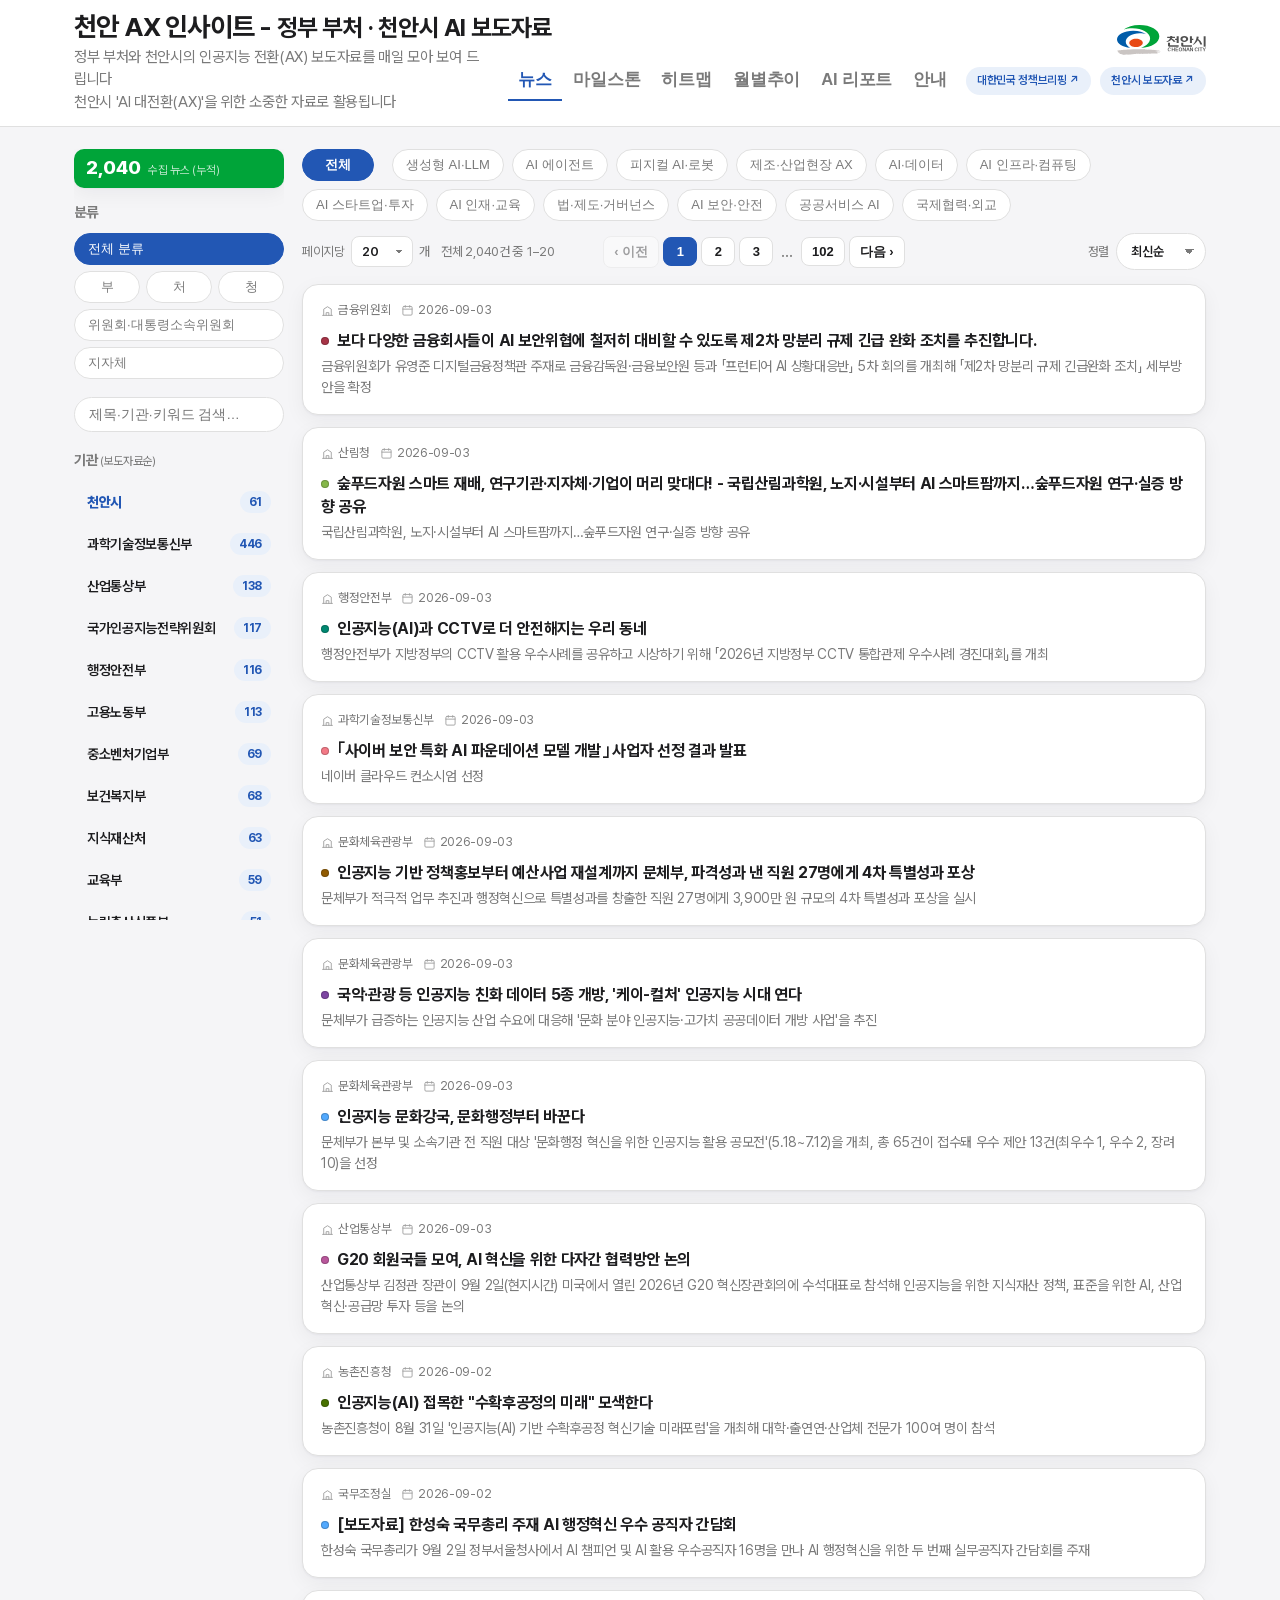
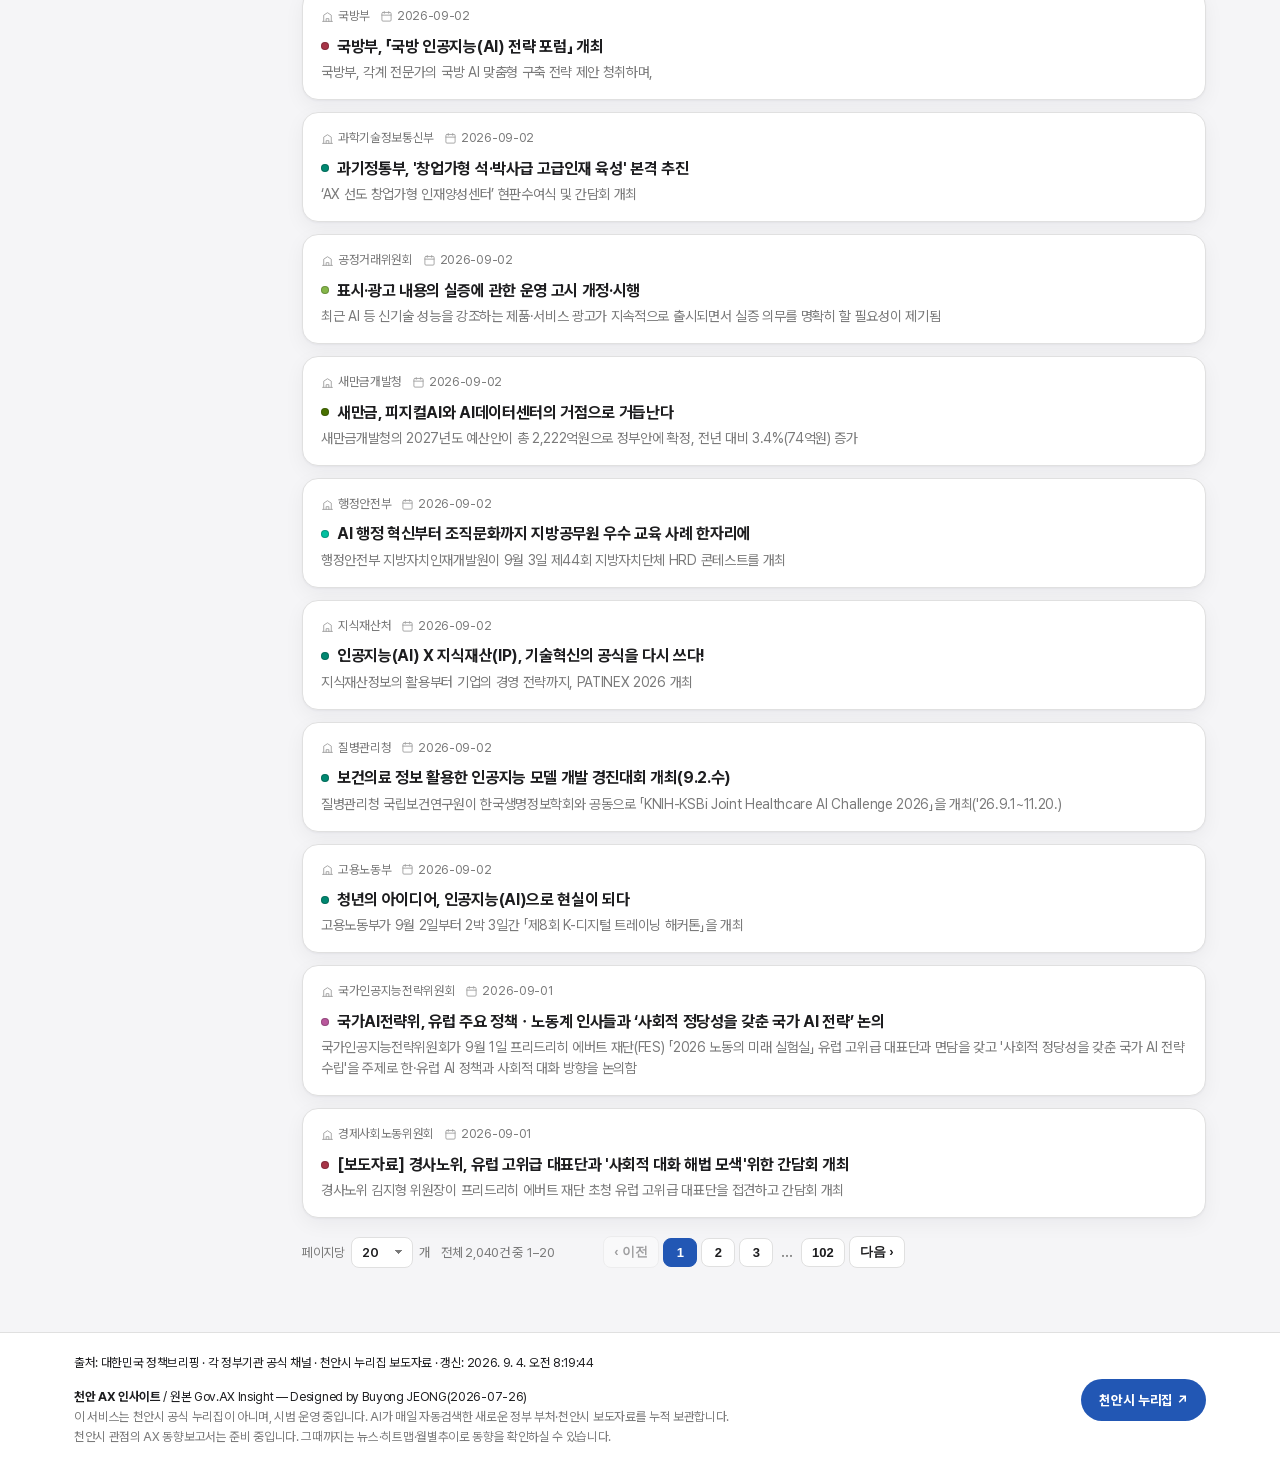
==== commit 392d07ed: "지식재산처 관점 보고서를 화면에서 내림 전체·분기 동향보고서 10건과 「한눈에 보기」 하이라이트 8건은 지식재산처를 위해 작성된 것이라, 사실·출처는 정확해도 제언이 특허·심사 행" ====
--- a/index.html
+++ b/index.html
@@ -75,34 +75,25 @@
     <section id="tab-reports" class="tab-panel">
       <div class="panel-intro">
         <h2>AX 동향보고서(AI 자동작성)</h2>
-        <p>수집된 보도자료를 근거로 AI에 의해 자동 생성된 <strong>전체·분기 동향보고서</strong>입니다.
-           참고적인 용도로만 활용하시기 바랍니다.<br />
-           <small>※ 현재 보고서는 정부 부처 보도자료를 기준으로 작성된 것으로, 천안시 관점의 제언은 다음 분기부터 반영됩니다.</small></p>
-      </div>
-
+        <p>수집된 보도자료를 근거로 AI가 자동 생성하는 <strong>전체·분기 동향보고서</strong>입니다.</p>
+      </div>
+
+      <!-- 원본(지식재산처용) 보고서 10건과 「한눈에 보기」 하이라이트 8건은 화면에서 내렸다.
+           사실·출처는 유효하지만 시사점이 다른 기관 기준이라 천안시 포털에서 그대로 보이면
+           오해를 부른다. 파일과 목록은 data/reports/ 에 archived 로 그대로 보관돼 있어,
+           천안시 관점 보고서를 만들면 이 자리에 그대로 끼우면 된다.
+           되살리려면 index.json·highlights.json 의 archived → reports/items 로 되돌리고
+           아래 안내 블록을 지운 뒤 세 개의 report-group 을 복원하면 된다(git 이력 참고). -->
       <div class="report-group">
-        <h3 class="report-group-h">전체 동향보고서</h3>
-        <div id="reports-overall" class="reports-list"></div>
-      </div>
-
-      <div class="report-group">
-        <div class="report-group-head">
-          <h3 class="report-group-h">분기 동향보고서</h3>
-          <label class="q-select">
-            <span>분기 선택</span>
-            <select id="q-report-select" aria-label="분기 선택"></select>
-          </label>
-        </div>
-        <div id="q-report-detail" class="reports-list"></div>
-      </div>
-
-      <div class="report-group ax-highlights-group">
-        <h3 class="report-group-h">AX 정부 보도자료 주요 동향</h3>
-        <!-- 아래 항목은 전체 동향보고서의 「한눈에 보기」를 그대로 옮긴 발췌다(문구를 고치면
-             '발췌'가 성립하지 않으므로 원문을 손대지 않는다). 원본 보고서가 지식재산처
-             관점으로 작성돼 일부 시사점이 그 기관 기준인 점만 아래에 밝혀 둔다. -->
-        <p class="axh-note"><small>※ 정부 부처 보도자료에서 뽑은 동향이며, 원본 보고서가 작성된 관점(지식재산처)의 시사점이 일부 포함되어 있습니다. 사실·출처는 그대로 유효합니다.</small></p>
-        <ol id="ax-highlights-list" class="ax-highlights-list"></ol>
+        <div class="report-pending">
+          <h3>천안시 관점 보고서를 준비하고 있습니다</h3>
+          <p>이 자리에 있던 동향보고서는 <strong>지식재산처를 위해 작성된 것</strong>이라 내렸습니다.
+             사실과 출처는 정확하지만, 제언이 특허·심사 행정 기준이어서 천안시가 참고하기에 맞지 않았습니다.</p>
+          <p>그동안 다른 탭은 모두 정상 이용하실 수 있습니다.
+             <strong>히트맵</strong>에서 기관별 AX 활동을,
+             <strong>월별추이</strong>에서 주제별 흐름을,
+             <strong>뉴스</strong>에서 천안시 보도자료 61건을 AI 요약과 함께 보실 수 있습니다.</p>
+        </div>
       </div>
     </section>
 
@@ -396,7 +387,7 @@
         <p class="foot-src">출처: 대한민국 정책브리핑 · 각 정부기관 공식 채널 · 천안시 누리집 보도자료 · <span id="last-updated">갱신: —</span></p>
         <p class="foot-org"><strong>천안 AX 인사이트</strong> / 원본 Gov.AX Insight — Designed by Buyong JEONG(2026-07-26)</p>
         <p class="foot-note">이 서비스는 천안시 공식 누리집이 아니며, 시범 운영 중입니다. AI가 매일 자동검색한 새로운 정부 부처·천안시 보도자료를 누적 보관합니다.</p>
-        <p class="foot-note">보관된 전체 뉴스를 기반으로 AI가 분기별로 AX 동향보고서를 자동 업데이트하여 제공합니다.</p>
+        <p class="foot-note">천안시 관점의 AX 동향보고서는 준비 중입니다. 그때까지는 뉴스·히트맵·월별추이로 동향을 확인하실 수 있습니다.</p>
       </div>
       <a class="portfolio-link" href="https://www.cheonan.go.kr/kor.do" target="_blank" rel="noopener">천안시 누리집 ↗</a>
     </div>
--- a/assets/style.css
+++ b/assets/style.css
@@ -345,6 +345,16 @@
 }
 .q-select select:focus { outline: 2px solid var(--primary); outline-offset: 1px; }
 
+/* 보고서를 내려 둔 동안의 안내 카드 — 빈 화면처럼 보이지 않게 '왜 없는지'와
+   '대신 어디를 보면 되는지'를 함께 알려 준다. */
+.report-pending {
+  background: var(--brand-soft); border: 1px solid var(--border); border-radius: var(--radius);
+  padding: 26px 28px;
+}
+.report-pending h3 { margin: 0 0 10px; font-size: 17.67px; color: var(--primary); }
+.report-pending p { margin: 0 0 10px; font-size: 15px; line-height: 1.65; color: var(--text); }
+.report-pending p:last-child { margin-bottom: 0; }
+
 /* AI 리포트 탭 하단 — 전체 동향보고서 "한눈에 보기" 발췌 */
 .ax-highlights-group { margin-top: 26px; padding-top: 20px; border-top: 1px solid var(--border); }
 .ax-highlights-group .report-group-h { font-size: 17.67px; }
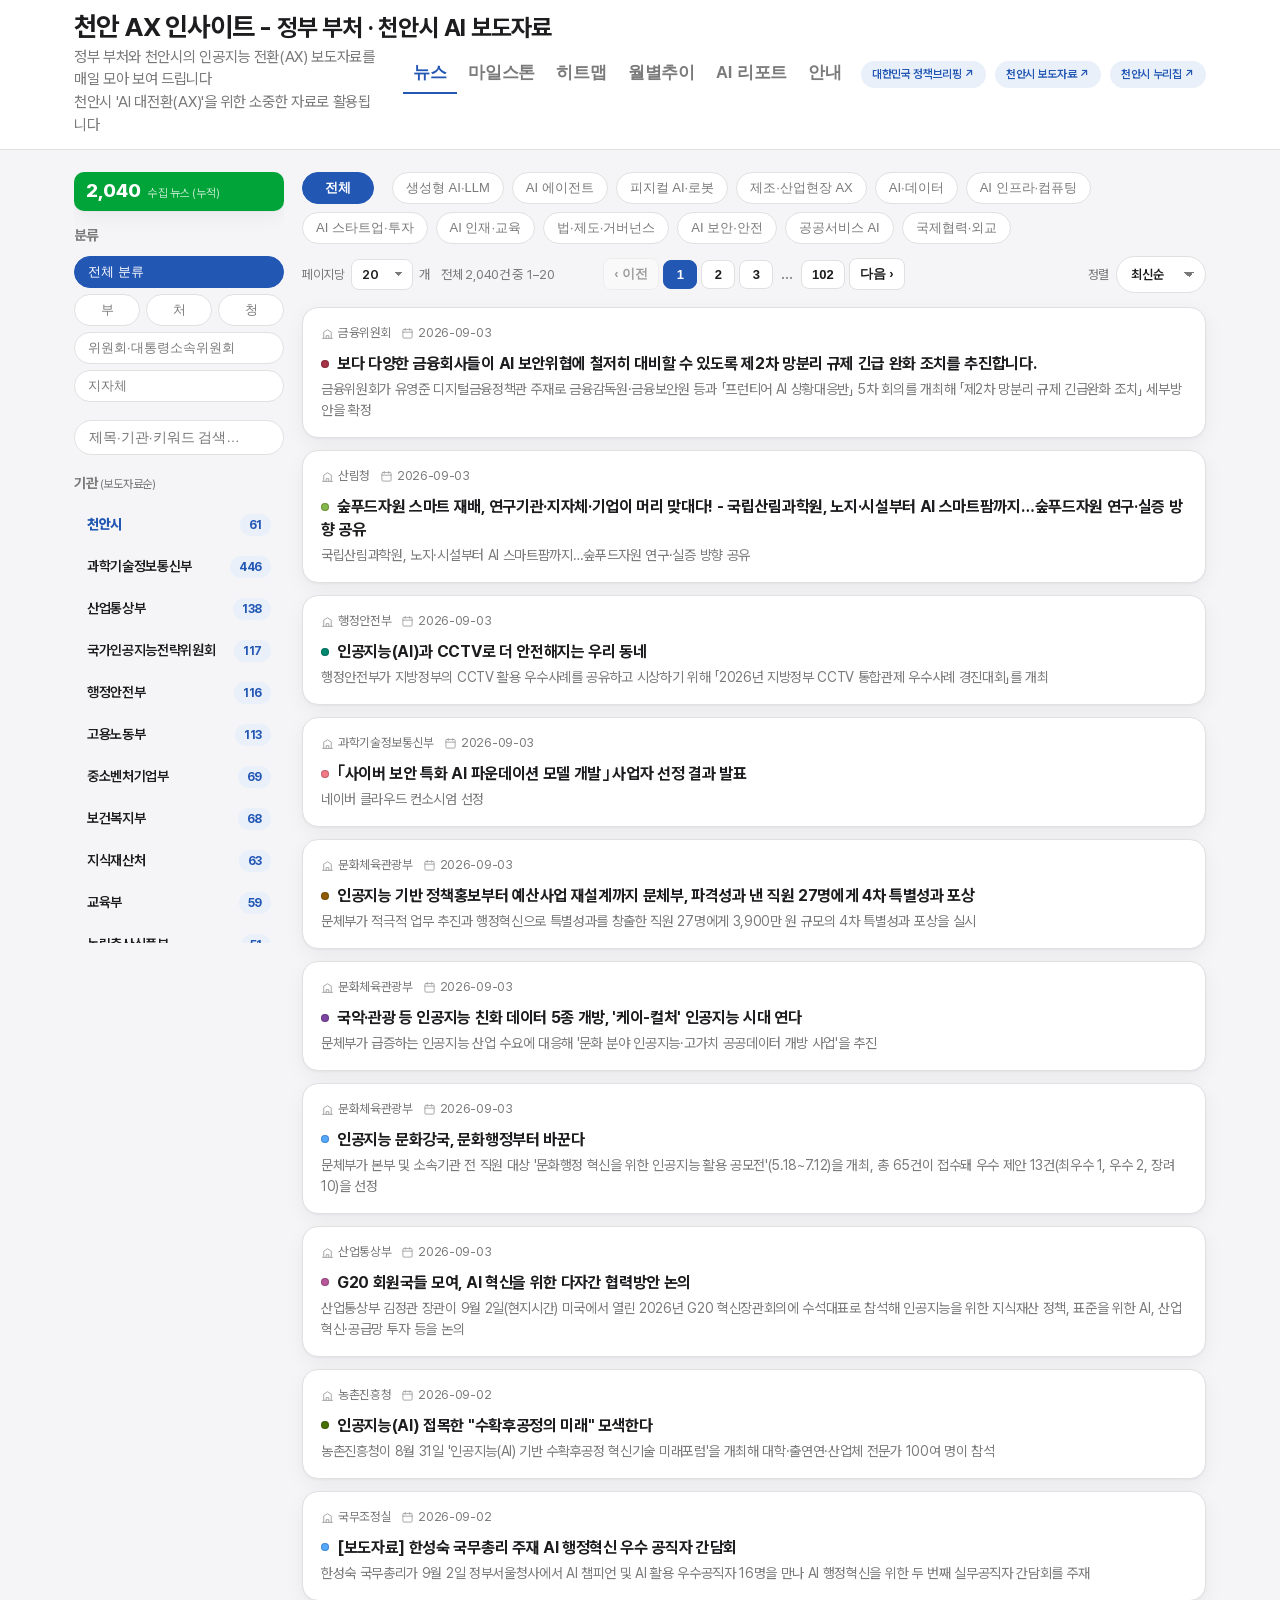
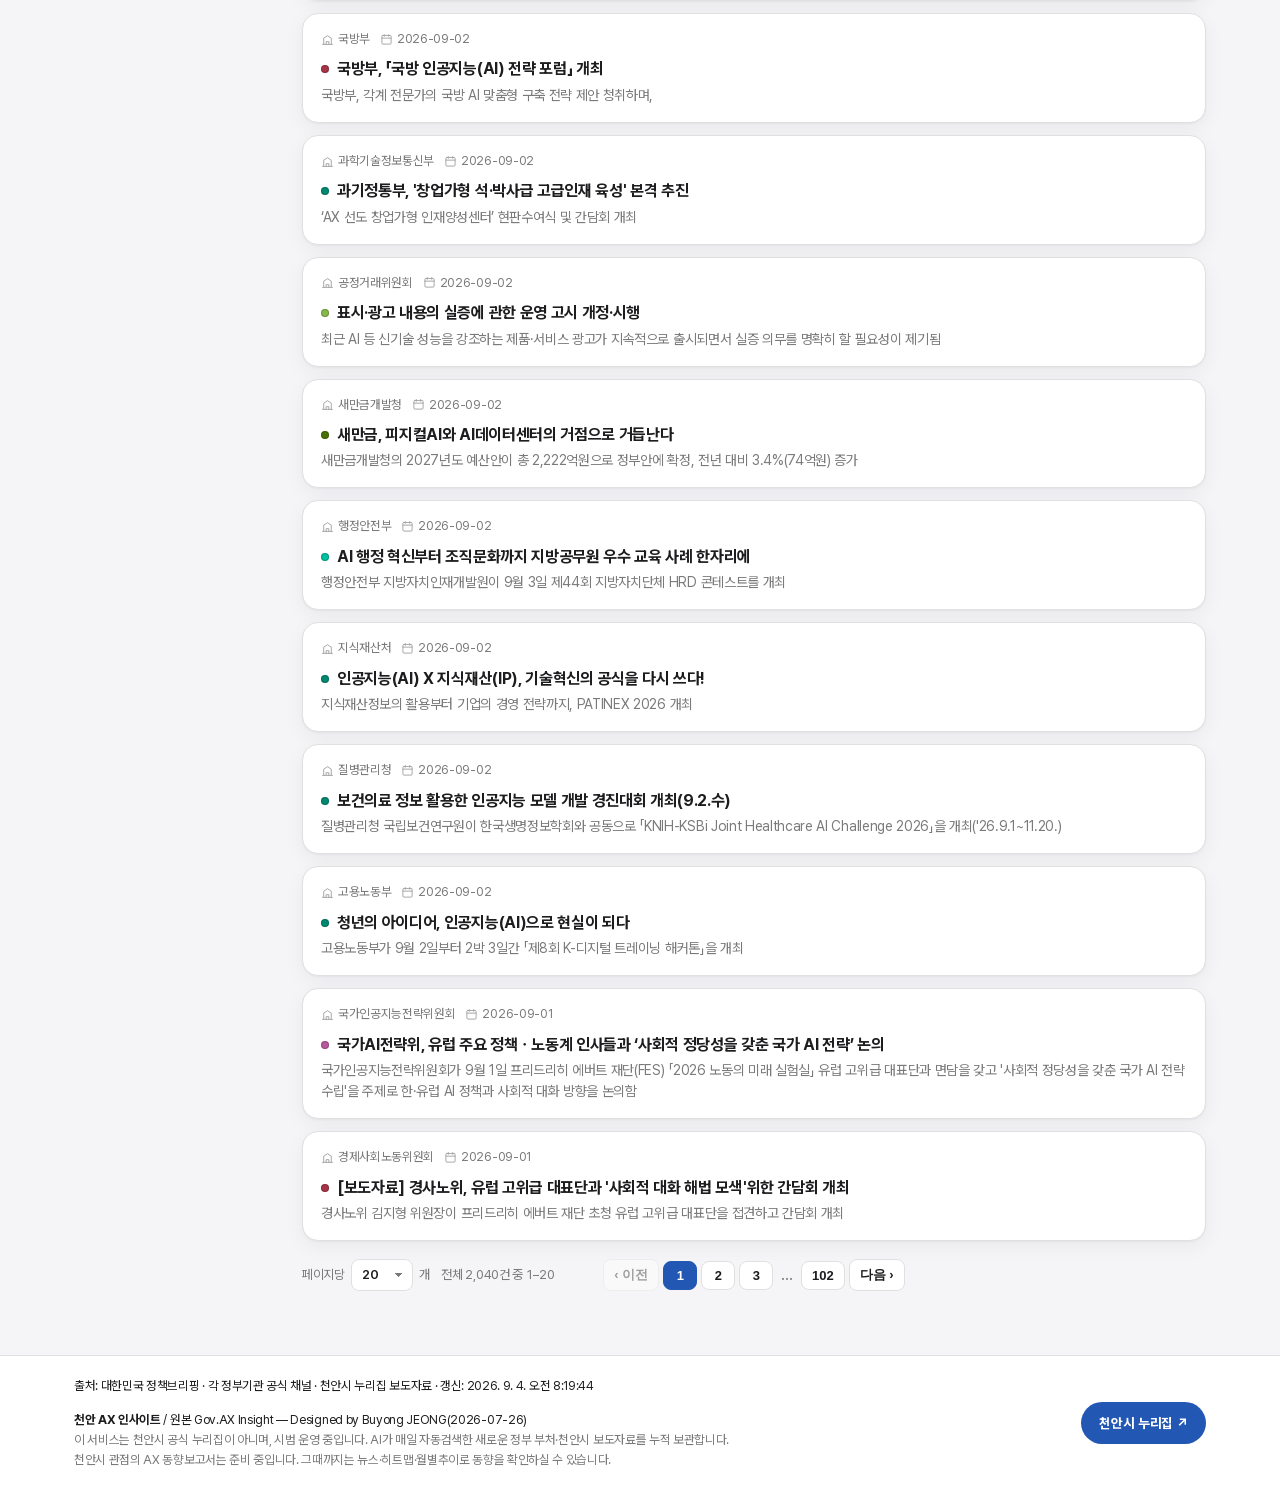
==== commit 9557eac4: "천안시 공식 로고(CI) 제거 지자체 CI 는 사용 지침이 따로 있는 경우가 많아, 확인 전까지 이미지를 쓰지 않는다. 기관 표시가 필요한 자리는 이미지 대신 텍스트 링크로 대신했" ====
--- a/index.html
+++ b/index.html
@@ -19,10 +19,9 @@
           <p class="tagline">천안시 'AI 대전환(AX)'을 위한 소중한 자료로 활용됩니다</p>
         </div>
       </div>
+      <!-- 천안시 공식 로고(CI)는 사용 지침 확인 전까지 넣지 않는다. 기관 표시가 필요하면
+           이미지가 아니라 아래 '천안시 누리집' 텍스트 링크로 대신한다. -->
       <div class="header-right">
-        <a class="brand-logo-link" href="https://www.cheonan.go.kr/kor.do" target="_blank" rel="noopener" aria-label="천안시 공식 누리집으로 이동">
-          <img class="brand-logo" src="assets/cheonan-logo.svg" alt="천안시" />
-        </a>
         <nav class="tabs" role="tablist">
           <button class="tab active" data-tab="news" role="tab">뉴스</button>
           <button class="tab" data-tab="milestone" role="tab">마일스톤</button>
@@ -32,6 +31,7 @@
           <button class="tab" data-tab="about" role="tab">안내</button>
           <a class="src-link" href="https://www.korea.kr/news/ministryNewsHome.do" target="_blank" rel="noopener">대한민국 정책브리핑 ↗</a>
           <a class="src-link" href="https://www.cheonan.go.kr/bbs/BBSMSTR_000000000030/list.do" target="_blank" rel="noopener">천안시 보도자료 ↗</a>
+          <a class="src-link" href="https://www.cheonan.go.kr/kor.do" target="_blank" rel="noopener">천안시 누리집 ↗</a>
         </nav>
       </div>
     </div>
@@ -169,7 +169,6 @@
     <!-- 안내 탭 -->
     <section id="tab-about" class="tab-panel">
       <div class="about-hero">
-        <img src="assets/cheonan-logo.svg" alt="천안시" />
         <p><strong>천안시</strong>의 인공지능 전환(AX)을 위해 정부 부처와 천안시의 AI 보도자료를
            함께 자동 수집·분석하는 서비스입니다.<br />
            중앙부처 정책 동향을 참조해 천안시에 맞는 정책을 설계하고, 천안시가 그동안 추진해 온
--- a/assets/style.css
+++ b/assets/style.css
@@ -84,7 +84,6 @@
 .tagline { margin: 3px 0 0; color: var(--text-dim); font-size: 15.17px; }
 
 .header-right { display: flex; flex-direction: column; align-items: flex-end; gap: 6px; flex: none; }
-.brand-logo { height: 30px; width: auto; display: block; }
 
 .src-link {
   text-decoration: none; font-weight: 600; font-size: 11.5px;
@@ -93,15 +92,12 @@
 }
 .src-link:hover { background: var(--primary); color: #fff; }
 @media (max-width: 899px) {
-  /* header-right(로고+탭)가 줄지 않아(flex:none) 가로 배치를 유지하면 제목·
-     부제목이 폭을 거의 못 받아 글자 단위로 줄바꿈되는 문제가 있음(태블릿
-     폭에서도 발생) — 720px보다 넓은 태블릿 폭까지 세로 배치로 전환해 이를 막음. */
+  /* header-right(탭)가 줄지 않아(flex:none) 가로 배치를 유지하면 제목·부제목이
+     폭을 거의 못 받아 글자 단위로 줄바꿈되는 문제가 있음(태블릿 폭에서도 발생)
+     — 720px보다 넓은 태블릿 폭까지 세로 배치로 전환해 이를 막음. */
   .header-inner { flex-direction: column; align-items: flex-start; gap: 4px; }
   .header-left { gap: 6px; }
   .header-right { align-items: flex-start; }
-  /* 천안시 로고(+워드마크) 이미지는 좁은 화면에서 굳이 안 보여도 됨 —
-     헤더가 화면 위쪽을 너무 많이 차지하지 않게 뺀다. */
-  .brand-logo-link { display: none; }
 }
 @media (max-width: 600px) {
   /* 아이패드 등 화면이 충분한 모바일 기기에서는 계속 보이고, 화면이 좁은
@@ -532,21 +528,16 @@
   .ms-list-head { align-items: flex-start; }
 }
 
-/* About */
+/* About — 원본에는 기관 캐릭터 일러스트가 함께 놓였지만 천안시 버전에서는
+   기관 이미지를 쓰지 않아 본문만 들어간다(기관 CI 사용 지침 확인 전). */
 .about-hero {
   display: flex; align-items: center; gap: 18px;
   background: var(--brand-soft); border: 1px solid var(--border); border-radius: var(--radius);
   padding: 18px 22px; margin-bottom: 22px;
 }
-/* 원본은 정사각형에 가까운 캐릭터 일러스트(84px)였지만 천안시 로고는 가로로 긴
-   워드마크(127:43)라, 같은 높이면 폭이 250px 가까이 돼 본문을 밀어낸다. */
-.about-hero img { height: 54px; width: auto; flex: none; }
 .about-hero p { margin: 0; font-size: 15px; line-height: 1.6; color: var(--text); }
 @media (max-width: 560px) {
-  /* 좁은 화면에서 로고+본문을 나란히 두면 글줄이 너무 좁아져(약 200px대) 거의
-     한 단어씩 줄바꿈된다 — 세로로 쌓아 본문 폭을 화면 전체로 확보한다 */
   .about-hero { flex-direction: column; text-align: center; }
-  .about-hero img { height: 44px; }
 }
 /* 수집·판정 기준 / 환각·허위 방지 본문 — 기존 대비 2px씩 축소(17→15, 16→14, 13→11) */
 .about h2 { font-size: 15px; margin: 22px 0 8px; }
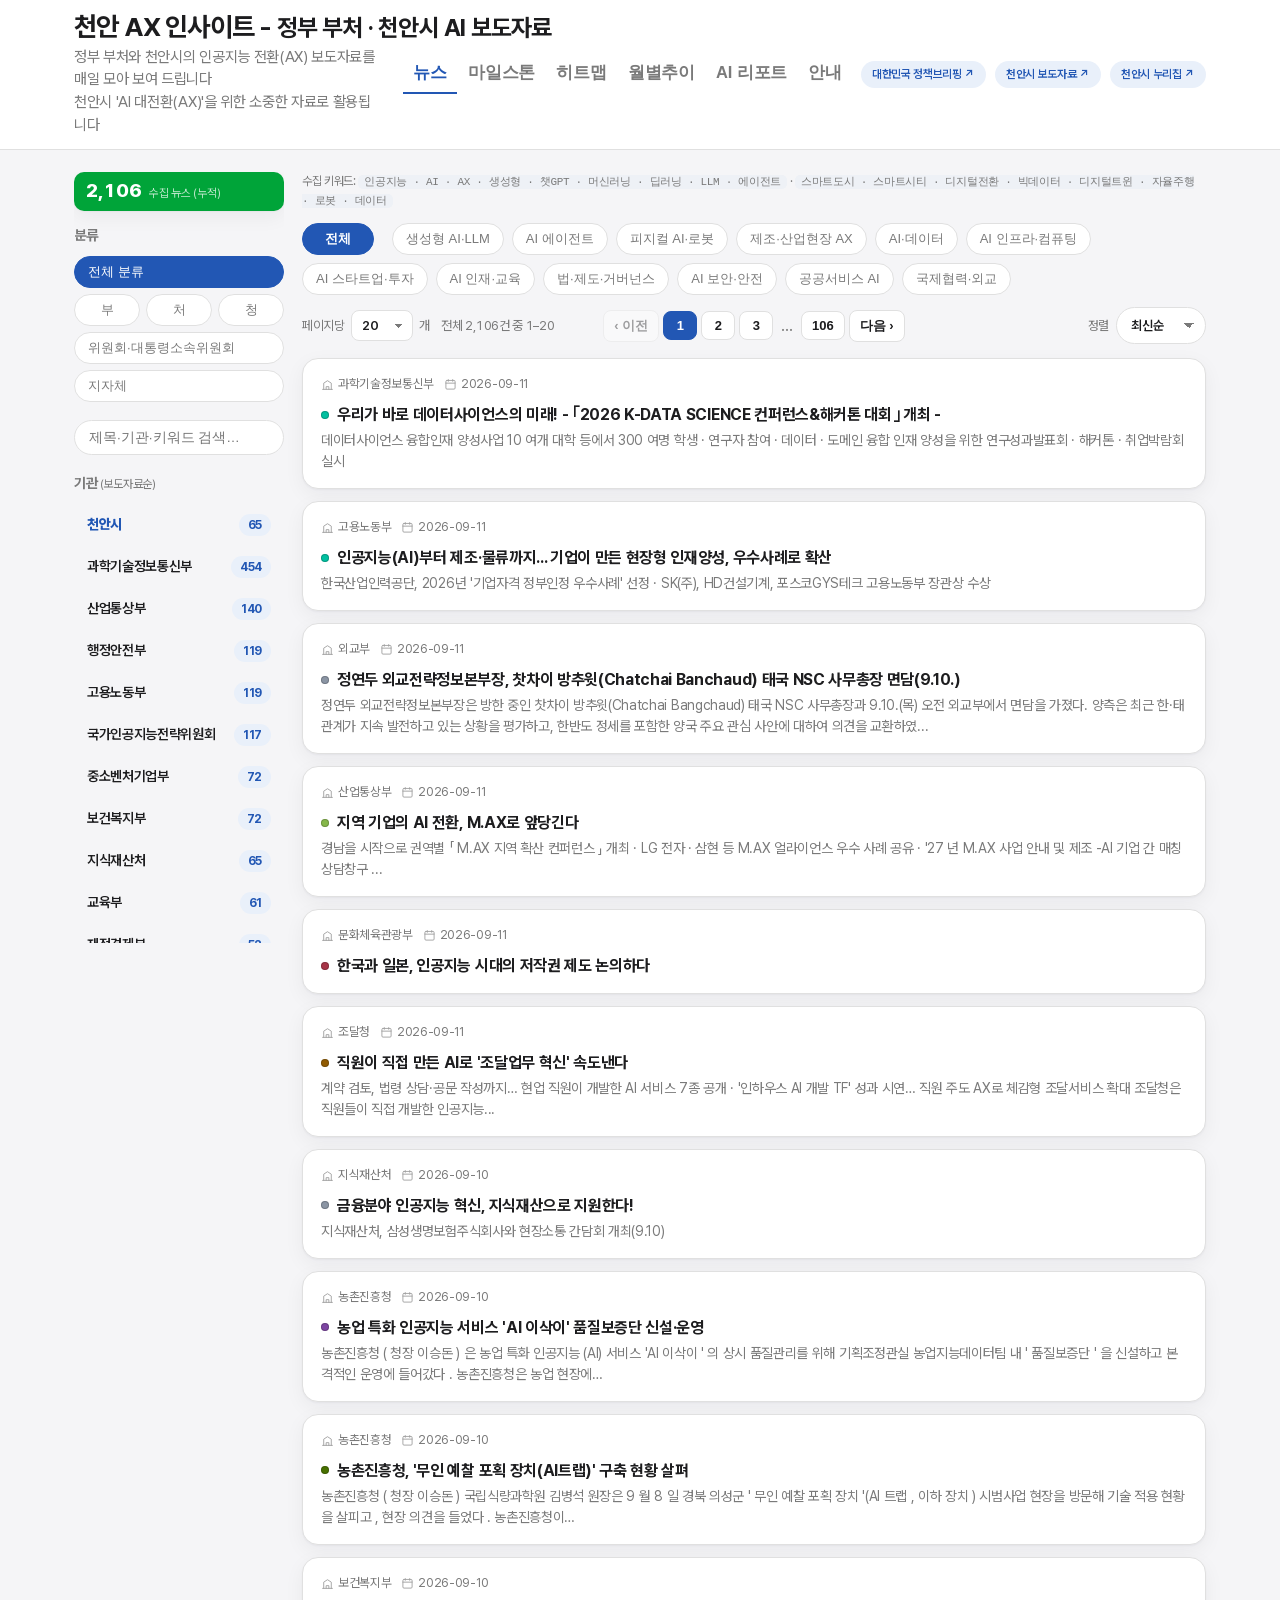
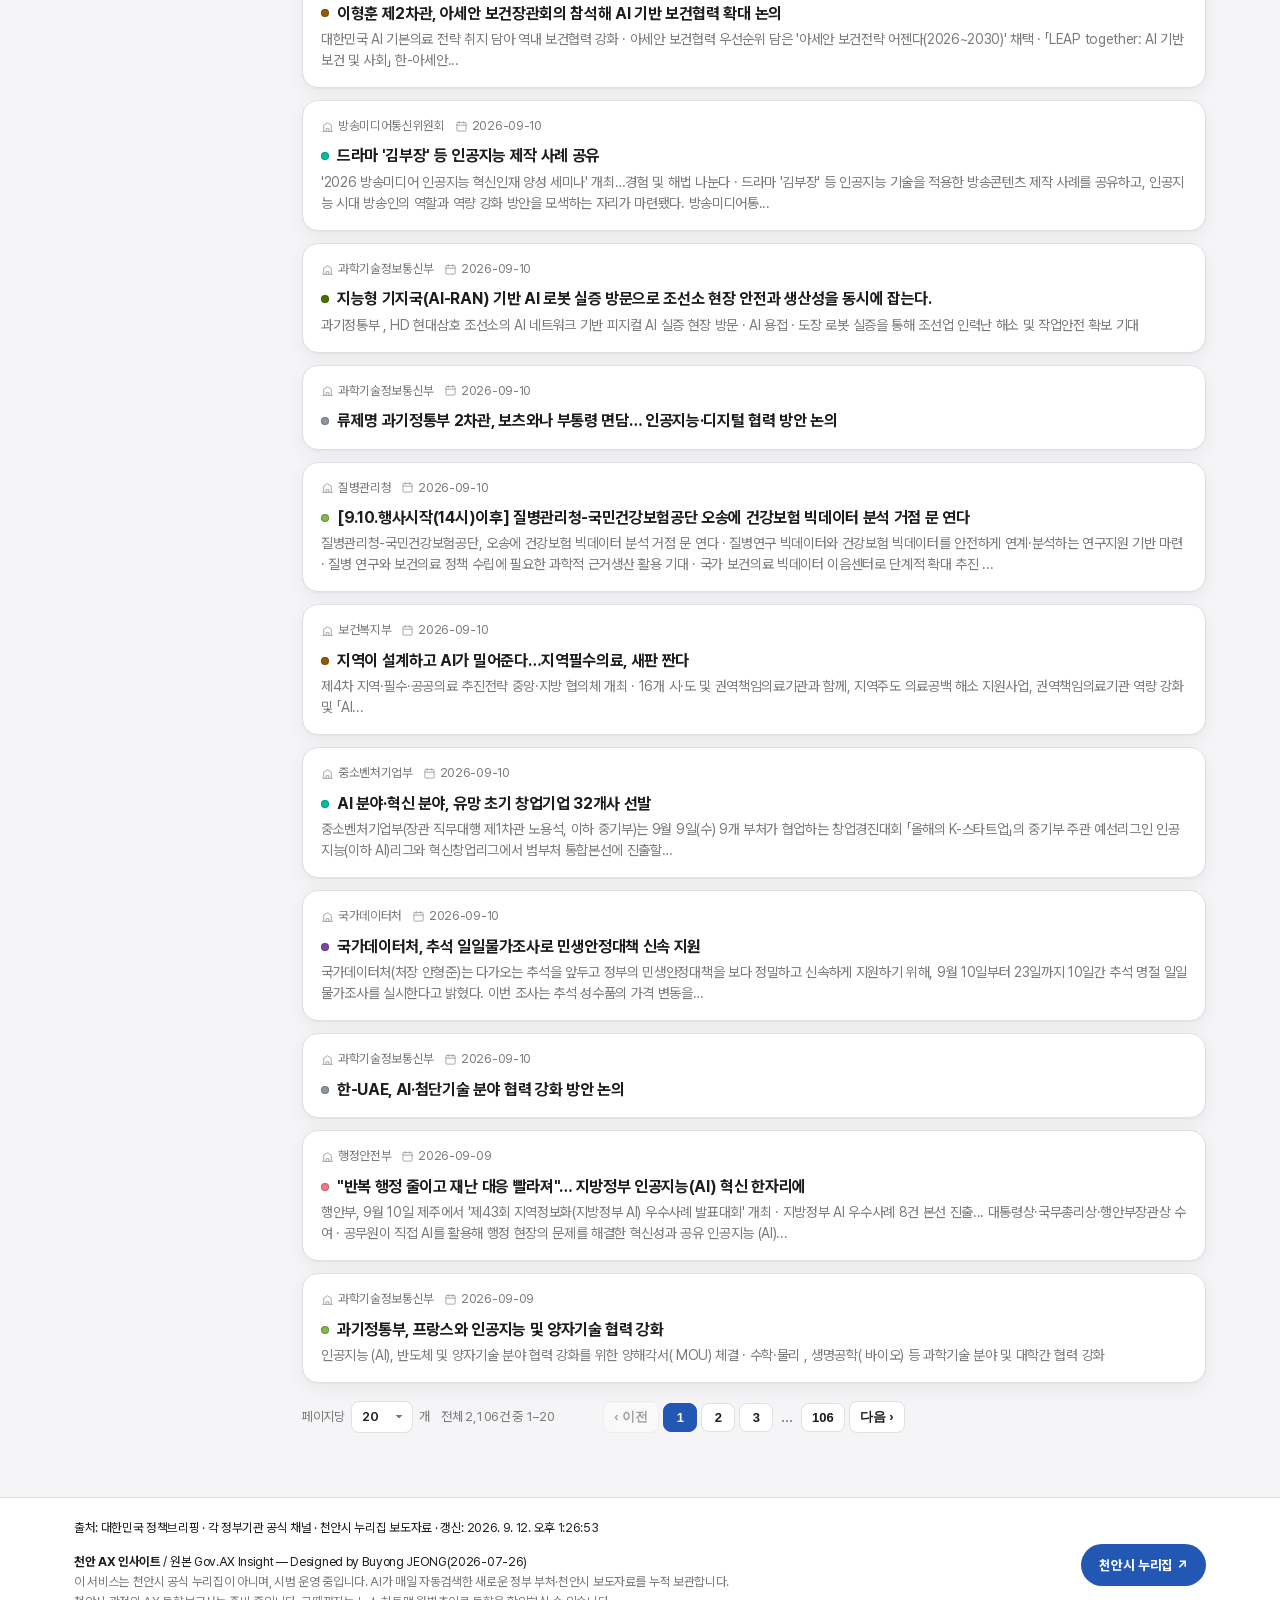
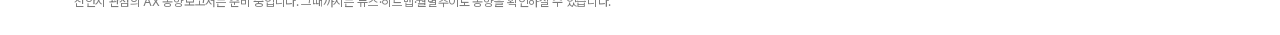
==== commit 4717e999: "뉴스 목록 위에 수집 키워드 안내 문구 추가 보도자료 목록 상단(주제칩 위)에 수집에 쓰는 제목 키워드 전체를 작은 안내 문구로 표시한다. '스마트시티' 추가를 눈으로 확인할 수 " ====
--- a/index.html
+++ b/index.html
@@ -59,6 +59,8 @@
           <ul id="agency-list" class="agency-list"></ul>
         </aside>
         <div class="content">
+          <p class="collect-keywords">수집 키워드: <code>인공지능 · AI · AX · 생성형 · 챗GPT · 머신러닝 · 딥러닝 · LLM · 에이전트</code> ·
+            <code>스마트도시 · 스마트시티 · 디지털전환 · 빅데이터 · 디지털트윈 · 자율주행 · 로봇 · 데이터</code></p>
           <div class="topicbar">
             <div id="topic-chips" class="chips"></div>
           </div>
@@ -182,7 +184,7 @@
           <li><strong>1순위(제목 키워드)</strong>: 제목에 <code>인공지능 · AI · AX · AI 에이전트 · 인공지능 에이전트</code> 등이 있으면 자동 수집.</li>
           <li><strong>AX 밀접(판정)</strong>: 제목에 키워드가 없어도 인공지능 전환과 밀접하면 수집. 제목에 <code>데이터</code>가 있고 AI 관련이면 포함.</li>
           <li><strong>출처</strong>: 1차 <a href="https://www.korea.kr/news/ministryNewsHome.do" target="_blank" rel="noopener">대한민국 정책브리핑(korea.kr)</a>, 보강으로 각 기관 공식 채널(공식 도메인 <code>.go.kr</code>/<code>korea.kr</code>로 한정).</li>
-          <li><strong>천안시</strong>: 정책브리핑은 지자체 보도자료를 다루지 않아, <a href="https://www.cheonan.go.kr/bbs/BBSMSTR_000000000030/list.do" target="_blank" rel="noopener">천안시 누리집 보도자료</a>를 제목 키워드(<code>인공지능 · AI · AX · 생성형 · 빅데이터 · 자율주행 · 로봇</code> 등)로 직접 수집합니다. 축산 방역의 <code>AI</code>(조류인플루엔자)는 제외합니다.</li>
+          <li><strong>천안시</strong>: 정책브리핑은 지자체 보도자료를 다루지 않아, <a href="https://www.cheonan.go.kr/bbs/BBSMSTR_000000000030/list.do" target="_blank" rel="noopener">천안시 누리집 보도자료</a>를 제목 키워드(<code>인공지능 · AI · AX · 생성형 · 빅데이터 · 스마트시티 · 자율주행 · 로봇</code> 등)로 직접 수집합니다. 축산 방역의 <code>AI</code>(조류인플루엔자)는 제외합니다.</li>
         </ul>
         <h2>환각·허위 방지</h2>
         <ul>
--- a/assets/style.css
+++ b/assets/style.css
@@ -150,6 +150,8 @@
 
 /* AX 하위주제 필터 — 주제 수가 늘면(12종) 한 줄에 다 안 들어가므로 자연스럽게
    여러 줄로 흐르게 하고(가로 스크롤 금지), 각 칩 내부 텍스트는 줄바꿈되지 않게 고정 */
+.collect-keywords { margin: 0 0 12px; font-size: 12px; color: var(--text-dim); line-height: 1.6; }
+.collect-keywords code { background: var(--surface-2); padding: 1px 6px; border-radius: 5px; font-size: 11px; }
 .topicbar { margin-bottom: 12px; }
 .tchip { display: inline-flex; align-items: center; gap: 6px; }
 /* 비활성 상태는 무채색(.chip 기본값)으로 두고, 선택(active)했을 때만 주제색을 꽉 채운다 —
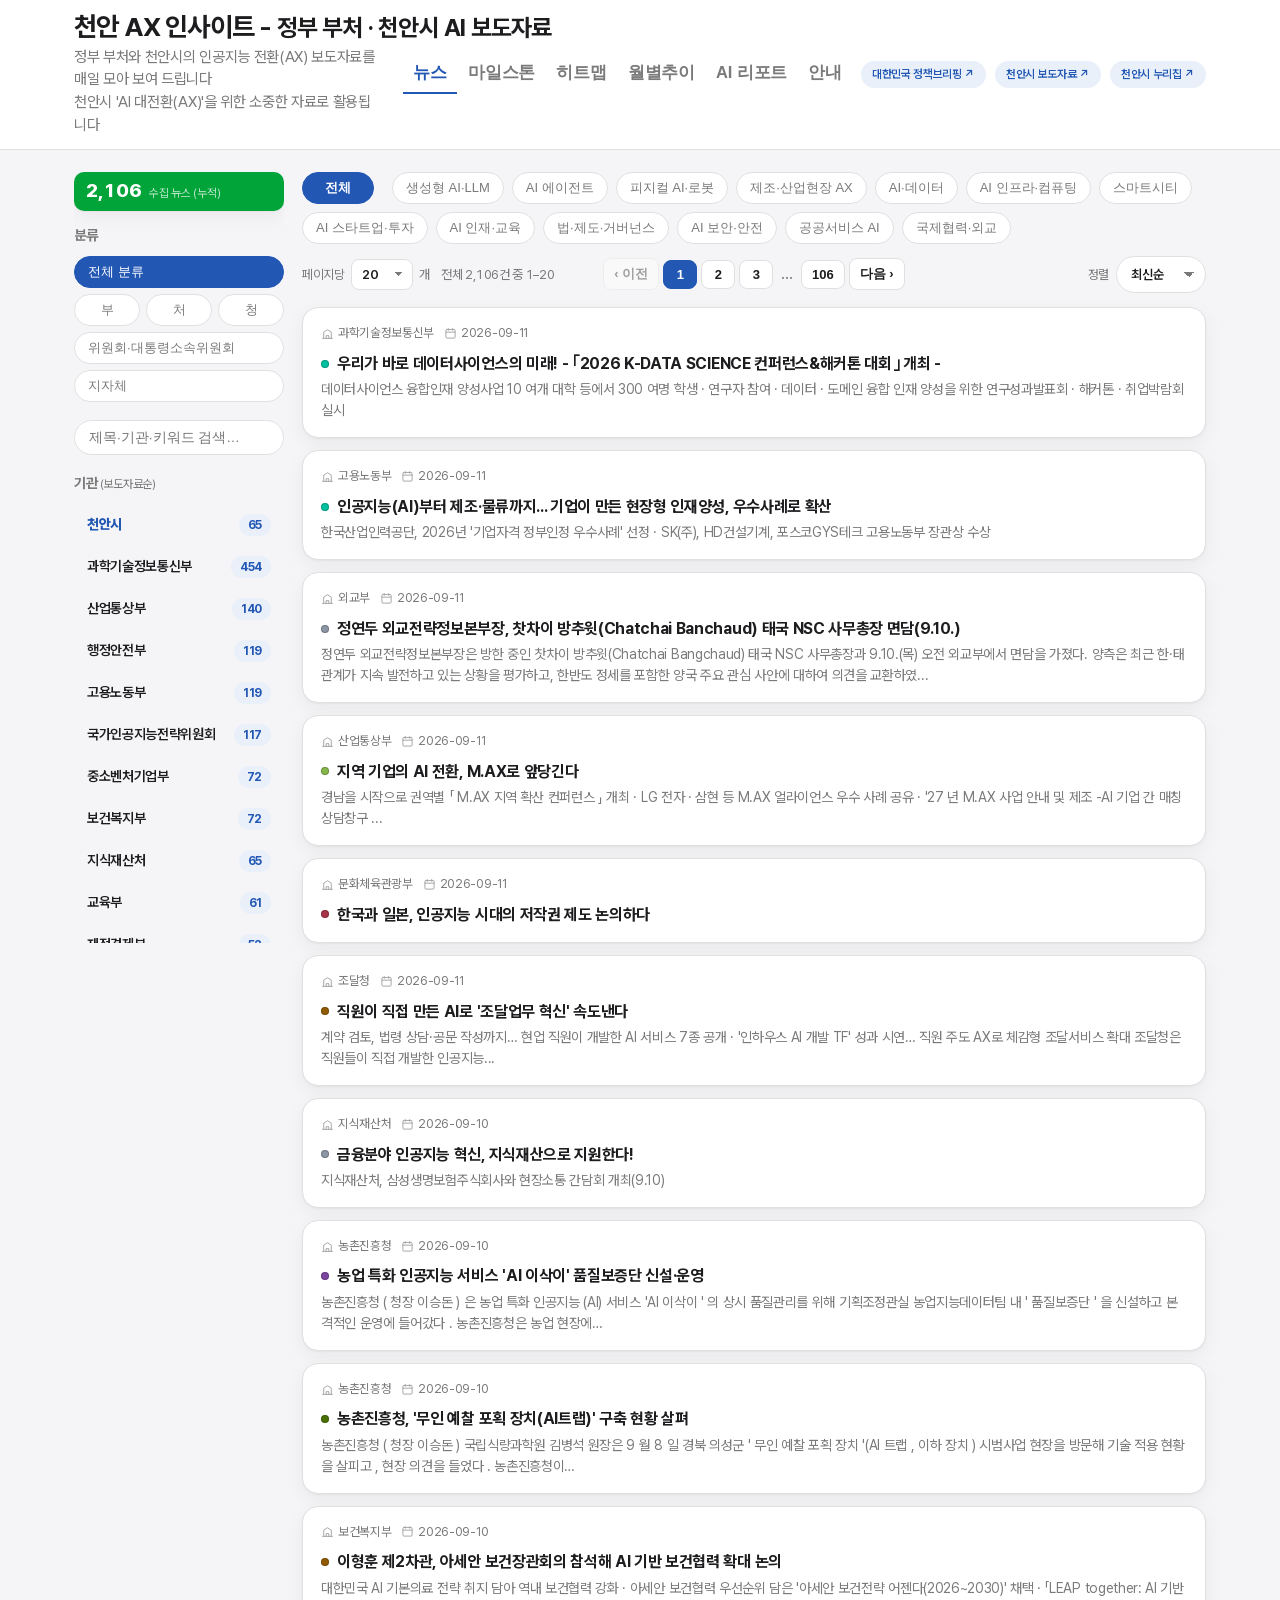
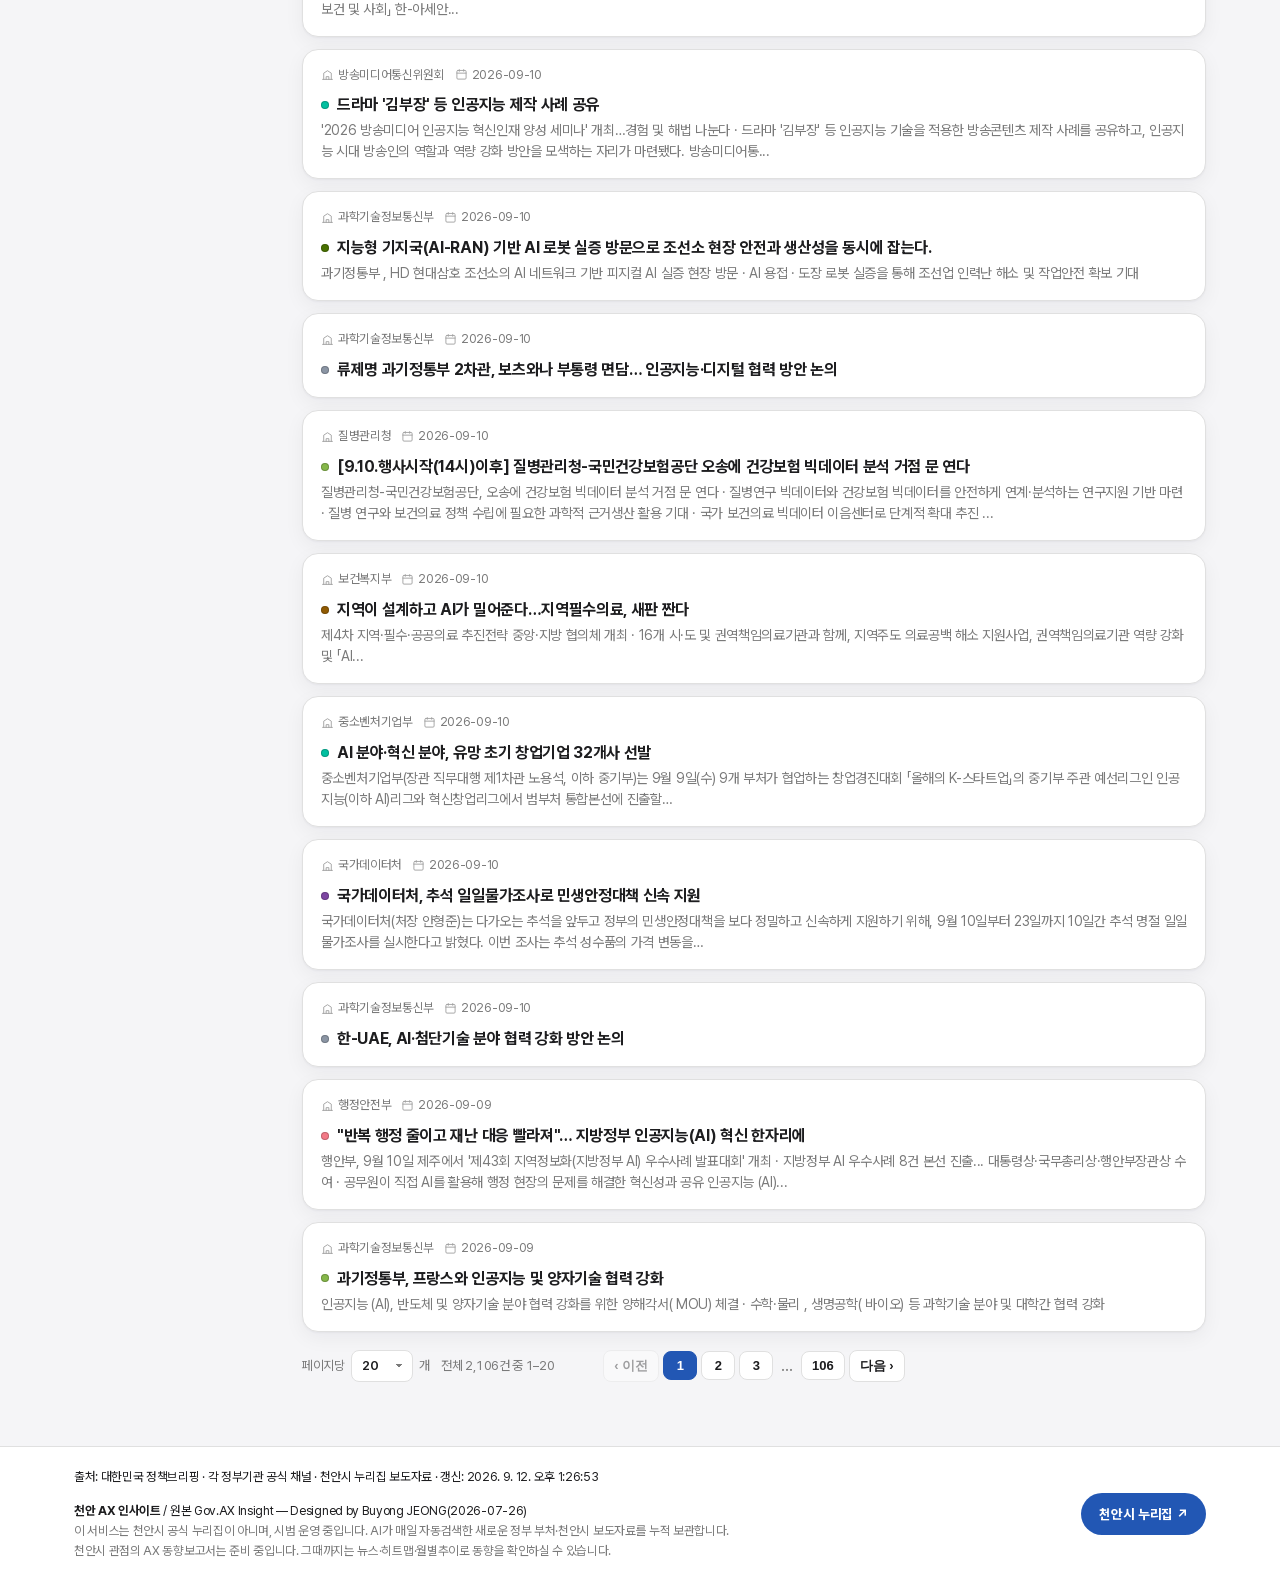
==== commit 658f1ab5: "'스마트시티' 주제칩 추가, 수집키워드 안내문구는 되돌림 주제 필터칩(전체 위 chips 줄)에 새 주제 '스마트시티'를 추가해 클릭하면 관련 기사만 보이게 한다. 텍스트 안내 문" ====
--- a/index.html
+++ b/index.html
@@ -59,8 +59,6 @@
           <ul id="agency-list" class="agency-list"></ul>
         </aside>
         <div class="content">
-          <p class="collect-keywords">수집 키워드: <code>인공지능 · AI · AX · 생성형 · 챗GPT · 머신러닝 · 딥러닝 · LLM · 에이전트</code> ·
-            <code>스마트도시 · 스마트시티 · 디지털전환 · 빅데이터 · 디지털트윈 · 자율주행 · 로봇 · 데이터</code></p>
           <div class="topicbar">
             <div id="topic-chips" class="chips"></div>
           </div>
--- a/assets/style.css
+++ b/assets/style.css
@@ -150,8 +150,6 @@
 
 /* AX 하위주제 필터 — 주제 수가 늘면(12종) 한 줄에 다 안 들어가므로 자연스럽게
    여러 줄로 흐르게 하고(가로 스크롤 금지), 각 칩 내부 텍스트는 줄바꿈되지 않게 고정 */
-.collect-keywords { margin: 0 0 12px; font-size: 12px; color: var(--text-dim); line-height: 1.6; }
-.collect-keywords code { background: var(--surface-2); padding: 1px 6px; border-radius: 5px; font-size: 11px; }
 .topicbar { margin-bottom: 12px; }
 .tchip { display: inline-flex; align-items: center; gap: 6px; }
 /* 비활성 상태는 무채색(.chip 기본값)으로 두고, 선택(active)했을 때만 주제색을 꽉 채운다 —
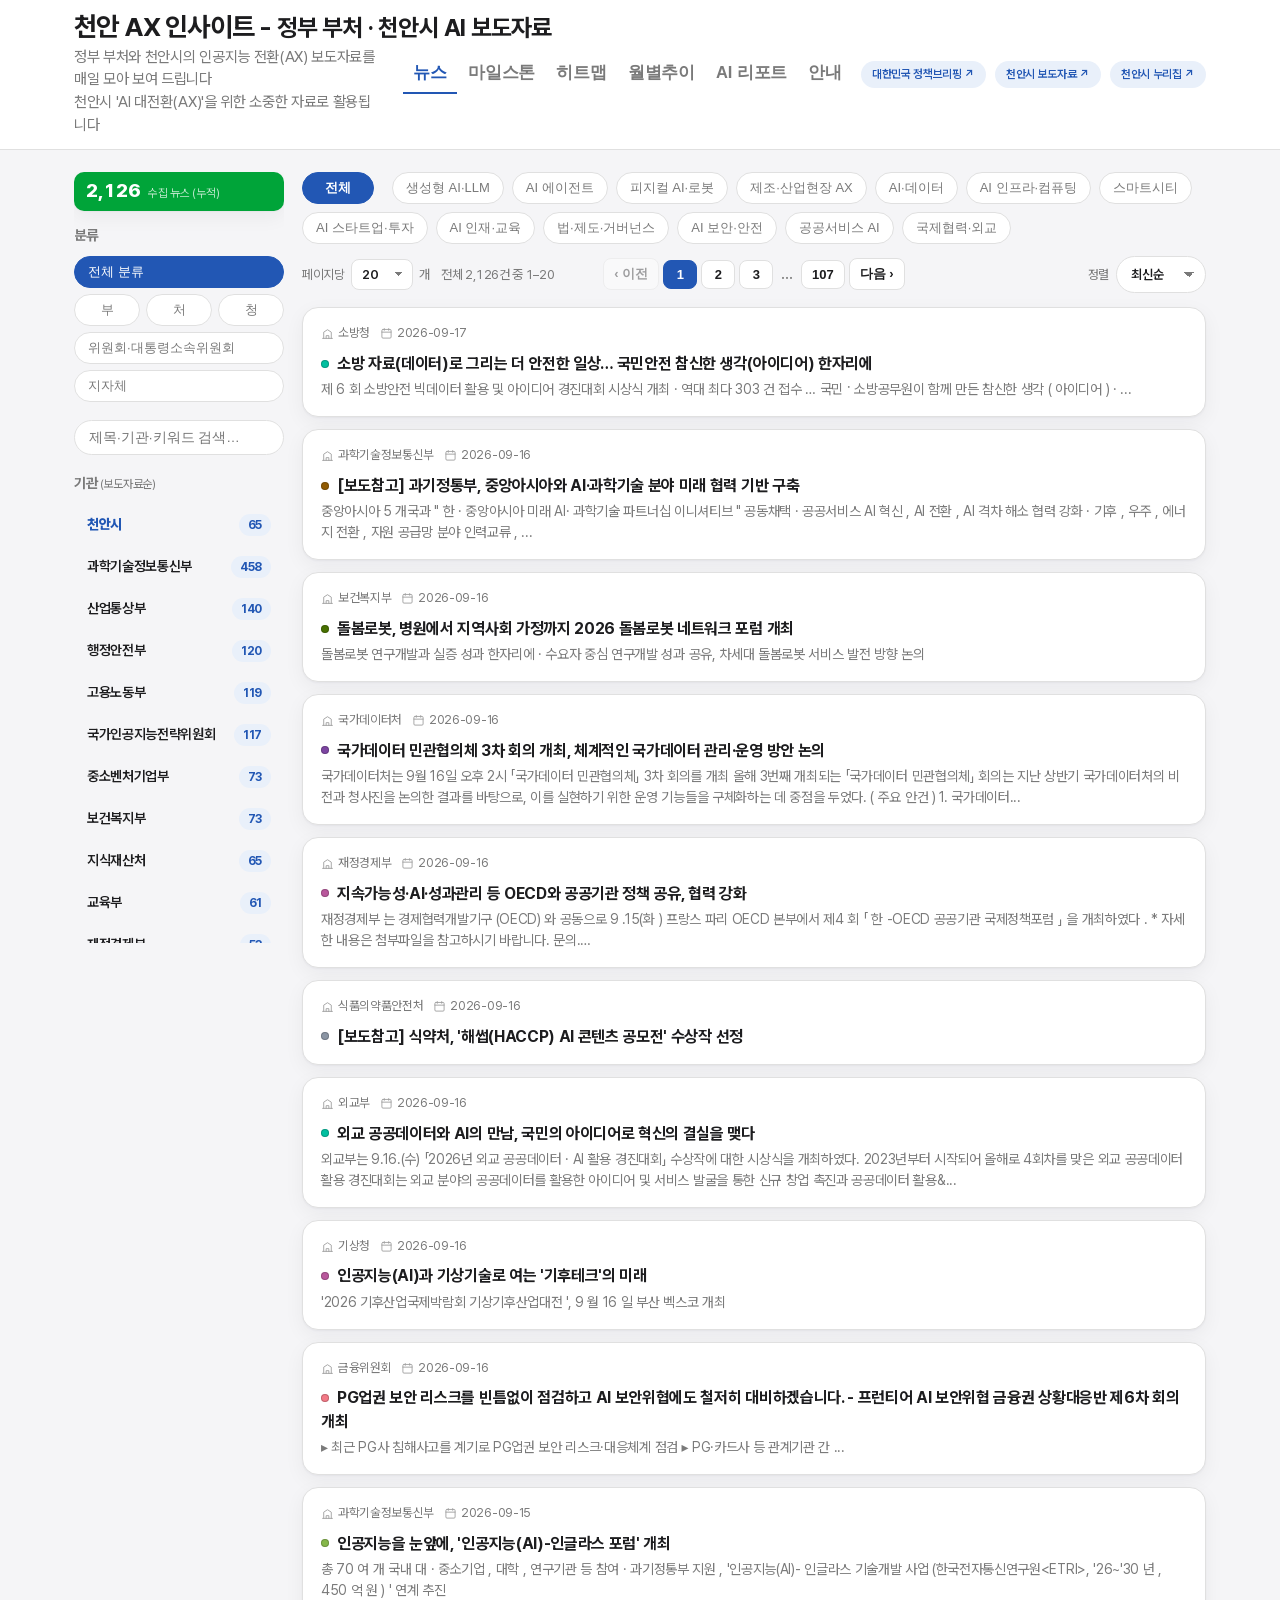
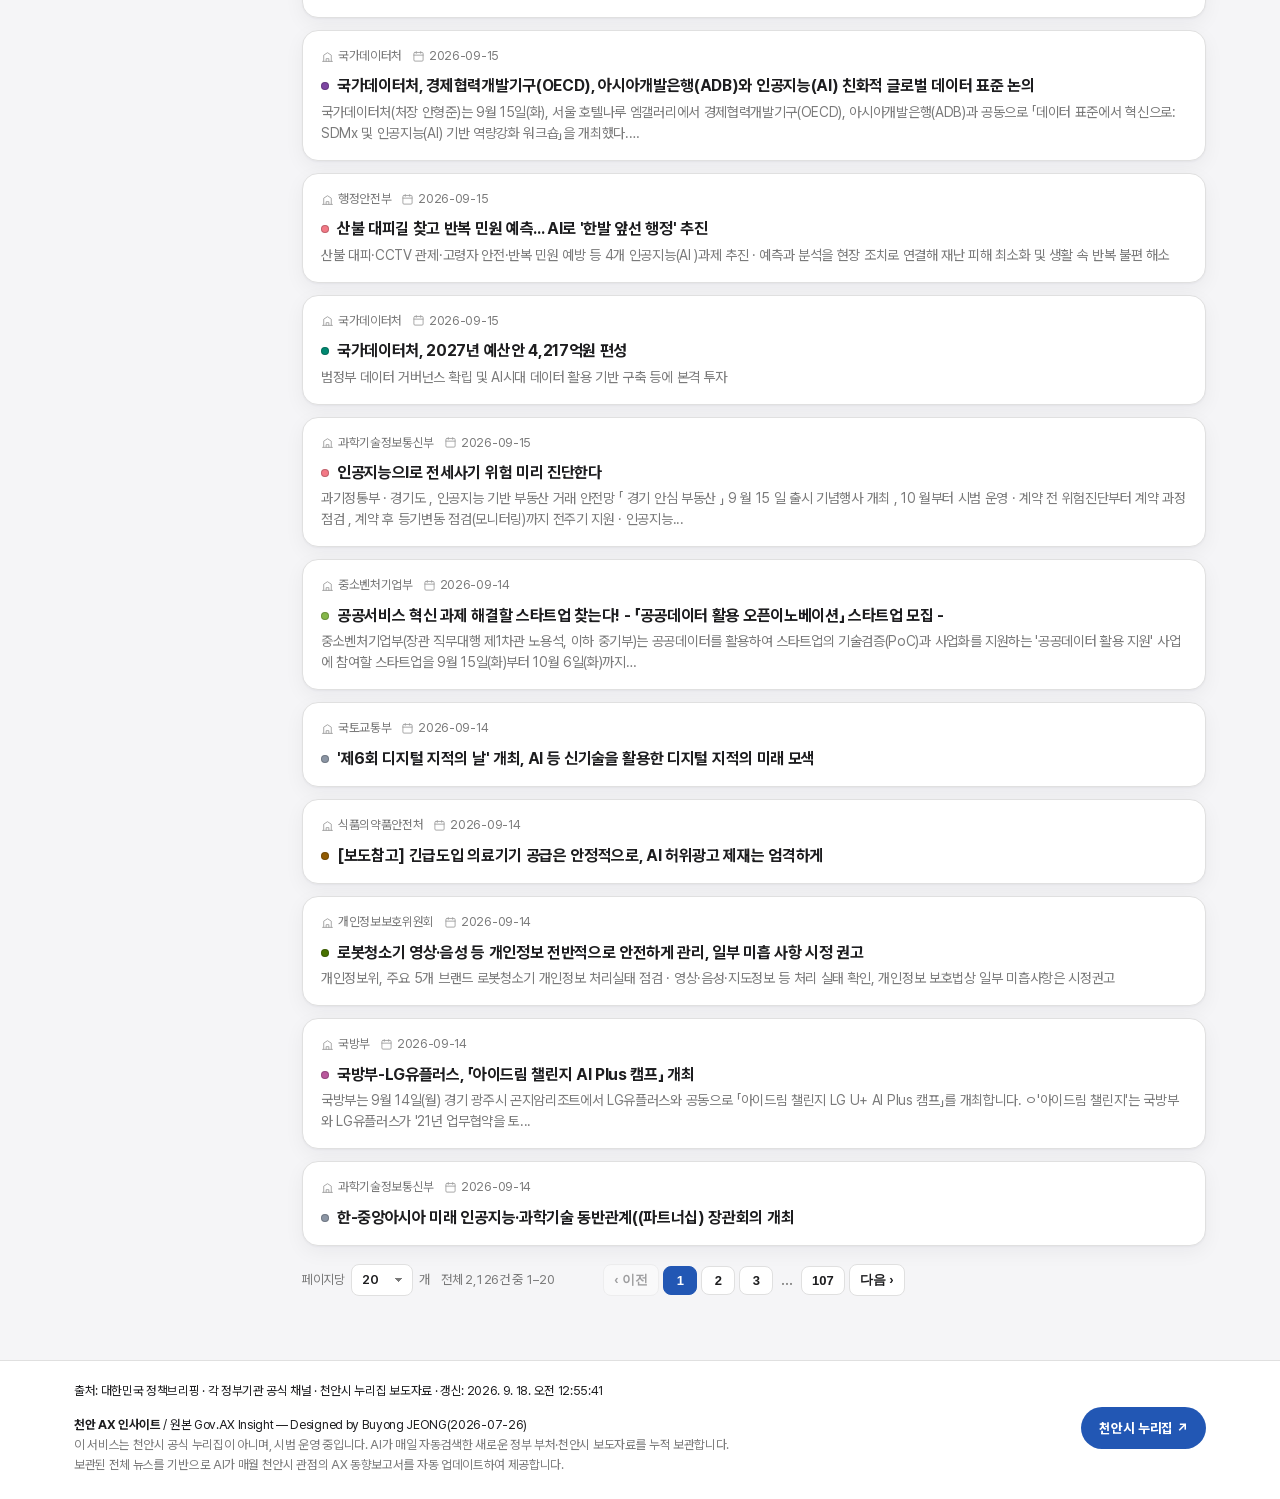
==== commit 90ef6021: "천안시 관점 AI 동향보고서를 만들고 리포트 탭을 되살린다 지식재산처 관점 원본을 내린 뒤 비어 있던 리포트 탭을 천안시 관점 보고서로 채운다. scripts/build_repor" ====
--- a/index.html
+++ b/index.html
@@ -75,25 +75,32 @@
     <section id="tab-reports" class="tab-panel">
       <div class="panel-intro">
         <h2>AX 동향보고서(AI 자동작성)</h2>
-        <p>수집된 보도자료를 근거로 AI가 자동 생성하는 <strong>전체·분기 동향보고서</strong>입니다.</p>
-      </div>
-
-      <!-- 원본(지식재산처용) 보고서 10건과 「한눈에 보기」 하이라이트 8건은 화면에서 내렸다.
-           사실·출처는 유효하지만 시사점이 다른 기관 기준이라 천안시 포털에서 그대로 보이면
-           오해를 부른다. 파일과 목록은 data/reports/ 에 archived 로 그대로 보관돼 있어,
-           천안시 관점 보고서를 만들면 이 자리에 그대로 끼우면 된다.
-           되살리려면 index.json·highlights.json 의 archived → reports/items 로 되돌리고
-           아래 안내 블록을 지운 뒤 세 개의 report-group 을 복원하면 된다(git 이력 참고). -->
+        <p>수집된 정부 부처·천안시 보도자료를 근거로 AI가 <strong>천안시 관점</strong>에서 자동 작성하는
+           <strong>전체·분기 동향보고서</strong>입니다. 매월 1일 갱신되며, 참고용으로만 활용하시기 바랍니다.<br />
+           <small>※ 시사점과 실행 아이디어는 AI의 제안이며 천안시의 공식 입장이 아닙니다. 사실은 각 항목의 출처 링크로 확인하세요.</small></p>
+      </div>
+
+      <!-- 보고서와 아래 「한눈에 보기」는 scripts/build_reports.py 가 만든다(data/reports/cheonan/).
+           지식재산처 관점 원본 보고서는 index.json·highlights.json 의 archived 로 보관만 한다. -->
       <div class="report-group">
-        <div class="report-pending">
-          <h3>천안시 관점 보고서를 준비하고 있습니다</h3>
-          <p>이 자리에 있던 동향보고서는 <strong>지식재산처를 위해 작성된 것</strong>이라 내렸습니다.
-             사실과 출처는 정확하지만, 제언이 특허·심사 행정 기준이어서 천안시가 참고하기에 맞지 않았습니다.</p>
-          <p>그동안 다른 탭은 모두 정상 이용하실 수 있습니다.
-             <strong>히트맵</strong>에서 기관별 AX 활동을,
-             <strong>월별추이</strong>에서 주제별 흐름을,
-             <strong>뉴스</strong>에서 천안시 보도자료 61건을 AI 요약과 함께 보실 수 있습니다.</p>
-        </div>
+        <h3 class="report-group-h">전체 동향보고서</h3>
+        <div id="reports-overall" class="reports-list"></div>
+      </div>
+
+      <div class="report-group">
+        <div class="report-group-head">
+          <h3 class="report-group-h">분기 동향보고서</h3>
+          <label class="q-select">
+            <span>분기 선택</span>
+            <select id="q-report-select" aria-label="분기 선택"></select>
+          </label>
+        </div>
+        <div id="q-report-detail" class="reports-list"></div>
+      </div>
+
+      <div class="report-group ax-highlights-group">
+        <h3 class="report-group-h">AX 주요 동향 — 천안시 관점</h3>
+        <ol id="ax-highlights-list" class="ax-highlights-list"></ol>
       </div>
     </section>
 
@@ -386,7 +393,7 @@
         <p class="foot-src">출처: 대한민국 정책브리핑 · 각 정부기관 공식 채널 · 천안시 누리집 보도자료 · <span id="last-updated">갱신: —</span></p>
         <p class="foot-org"><strong>천안 AX 인사이트</strong> / 원본 Gov.AX Insight — Designed by Buyong JEONG(2026-07-26)</p>
         <p class="foot-note">이 서비스는 천안시 공식 누리집이 아니며, 시범 운영 중입니다. AI가 매일 자동검색한 새로운 정부 부처·천안시 보도자료를 누적 보관합니다.</p>
-        <p class="foot-note">천안시 관점의 AX 동향보고서는 준비 중입니다. 그때까지는 뉴스·히트맵·월별추이로 동향을 확인하실 수 있습니다.</p>
+        <p class="foot-note">보관된 전체 뉴스를 기반으로 AI가 매월 천안시 관점의 AX 동향보고서를 자동 업데이트하여 제공합니다.</p>
       </div>
       <a class="portfolio-link" href="https://www.cheonan.go.kr/kor.do" target="_blank" rel="noopener">천안시 누리집 ↗</a>
     </div>
--- a/assets/style.css
+++ b/assets/style.css
@@ -341,16 +341,6 @@
 }
 .q-select select:focus { outline: 2px solid var(--primary); outline-offset: 1px; }
 
-/* 보고서를 내려 둔 동안의 안내 카드 — 빈 화면처럼 보이지 않게 '왜 없는지'와
-   '대신 어디를 보면 되는지'를 함께 알려 준다. */
-.report-pending {
-  background: var(--brand-soft); border: 1px solid var(--border); border-radius: var(--radius);
-  padding: 26px 28px;
-}
-.report-pending h3 { margin: 0 0 10px; font-size: 17.67px; color: var(--primary); }
-.report-pending p { margin: 0 0 10px; font-size: 15px; line-height: 1.65; color: var(--text); }
-.report-pending p:last-child { margin-bottom: 0; }
-
 /* AI 리포트 탭 하단 — 전체 동향보고서 "한눈에 보기" 발췌 */
 .ax-highlights-group { margin-top: 26px; padding-top: 20px; border-top: 1px solid var(--border); }
 .ax-highlights-group .report-group-h { font-size: 17.67px; }
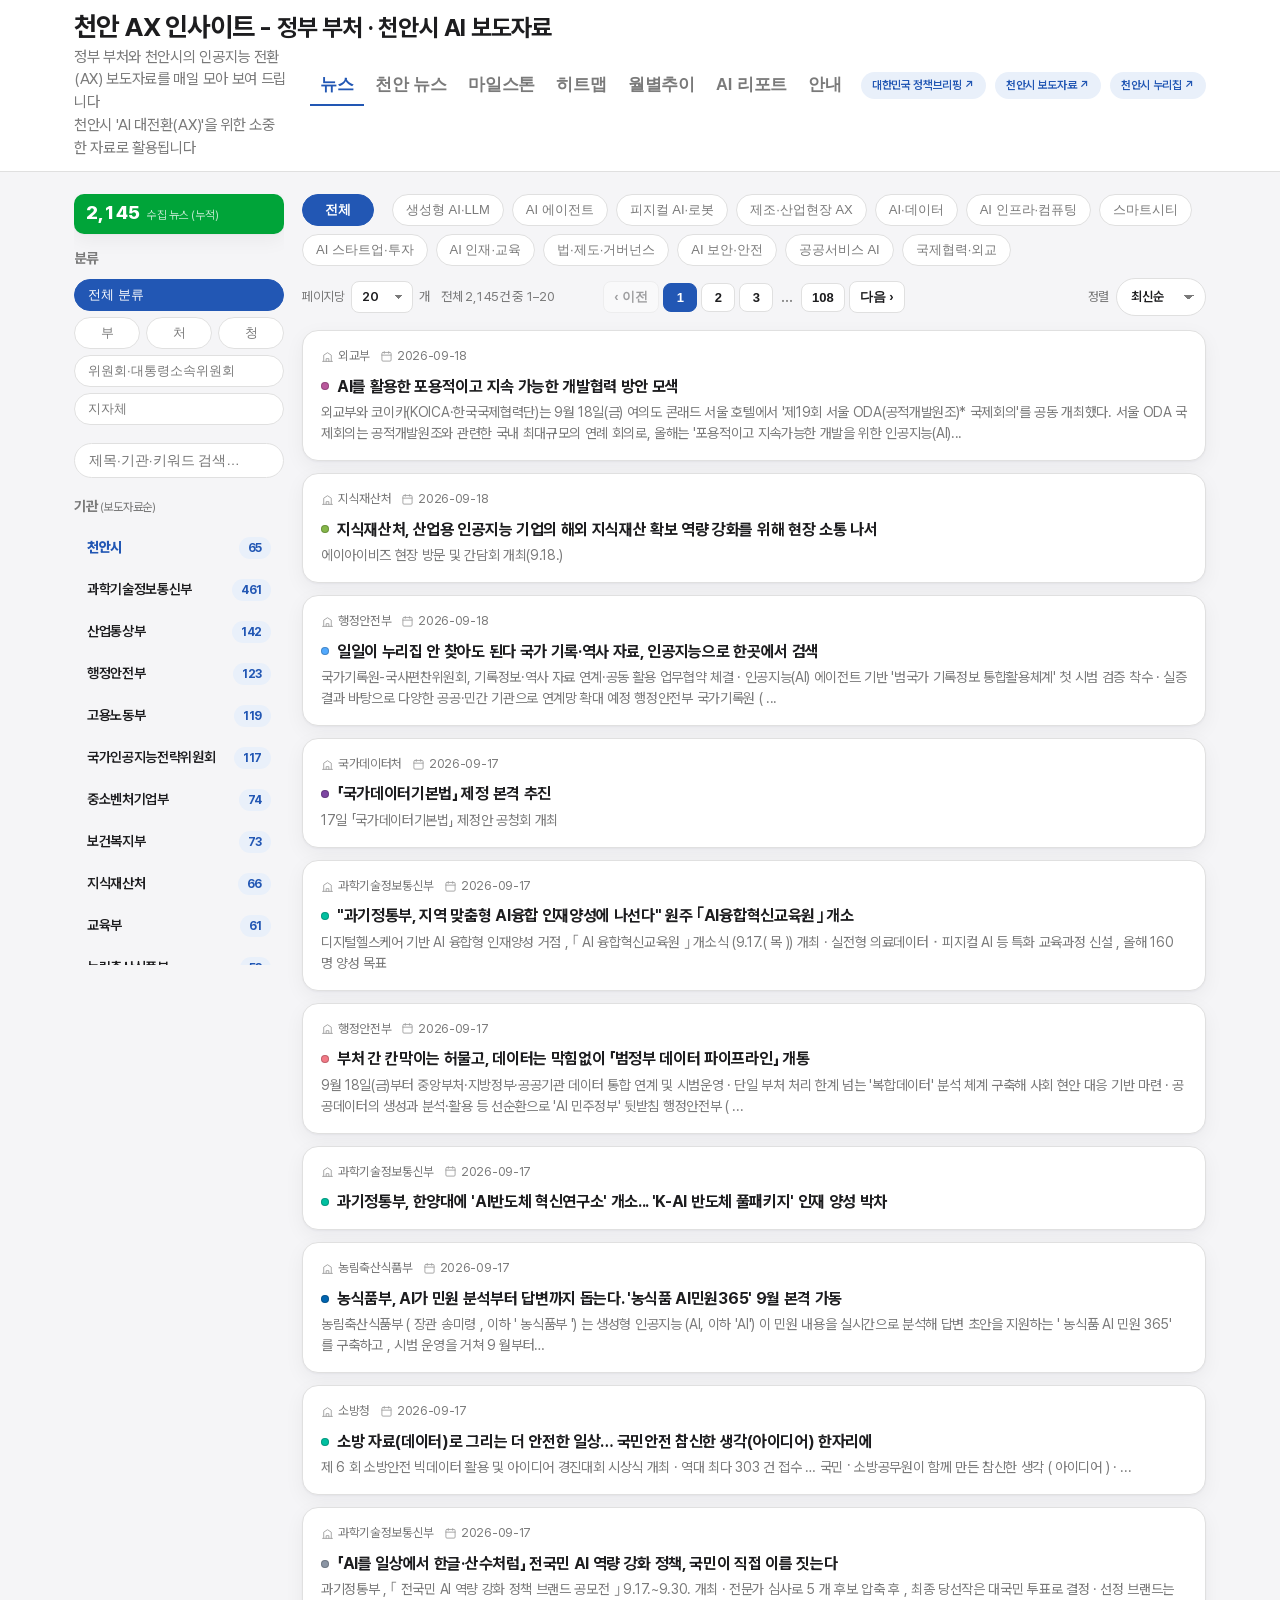
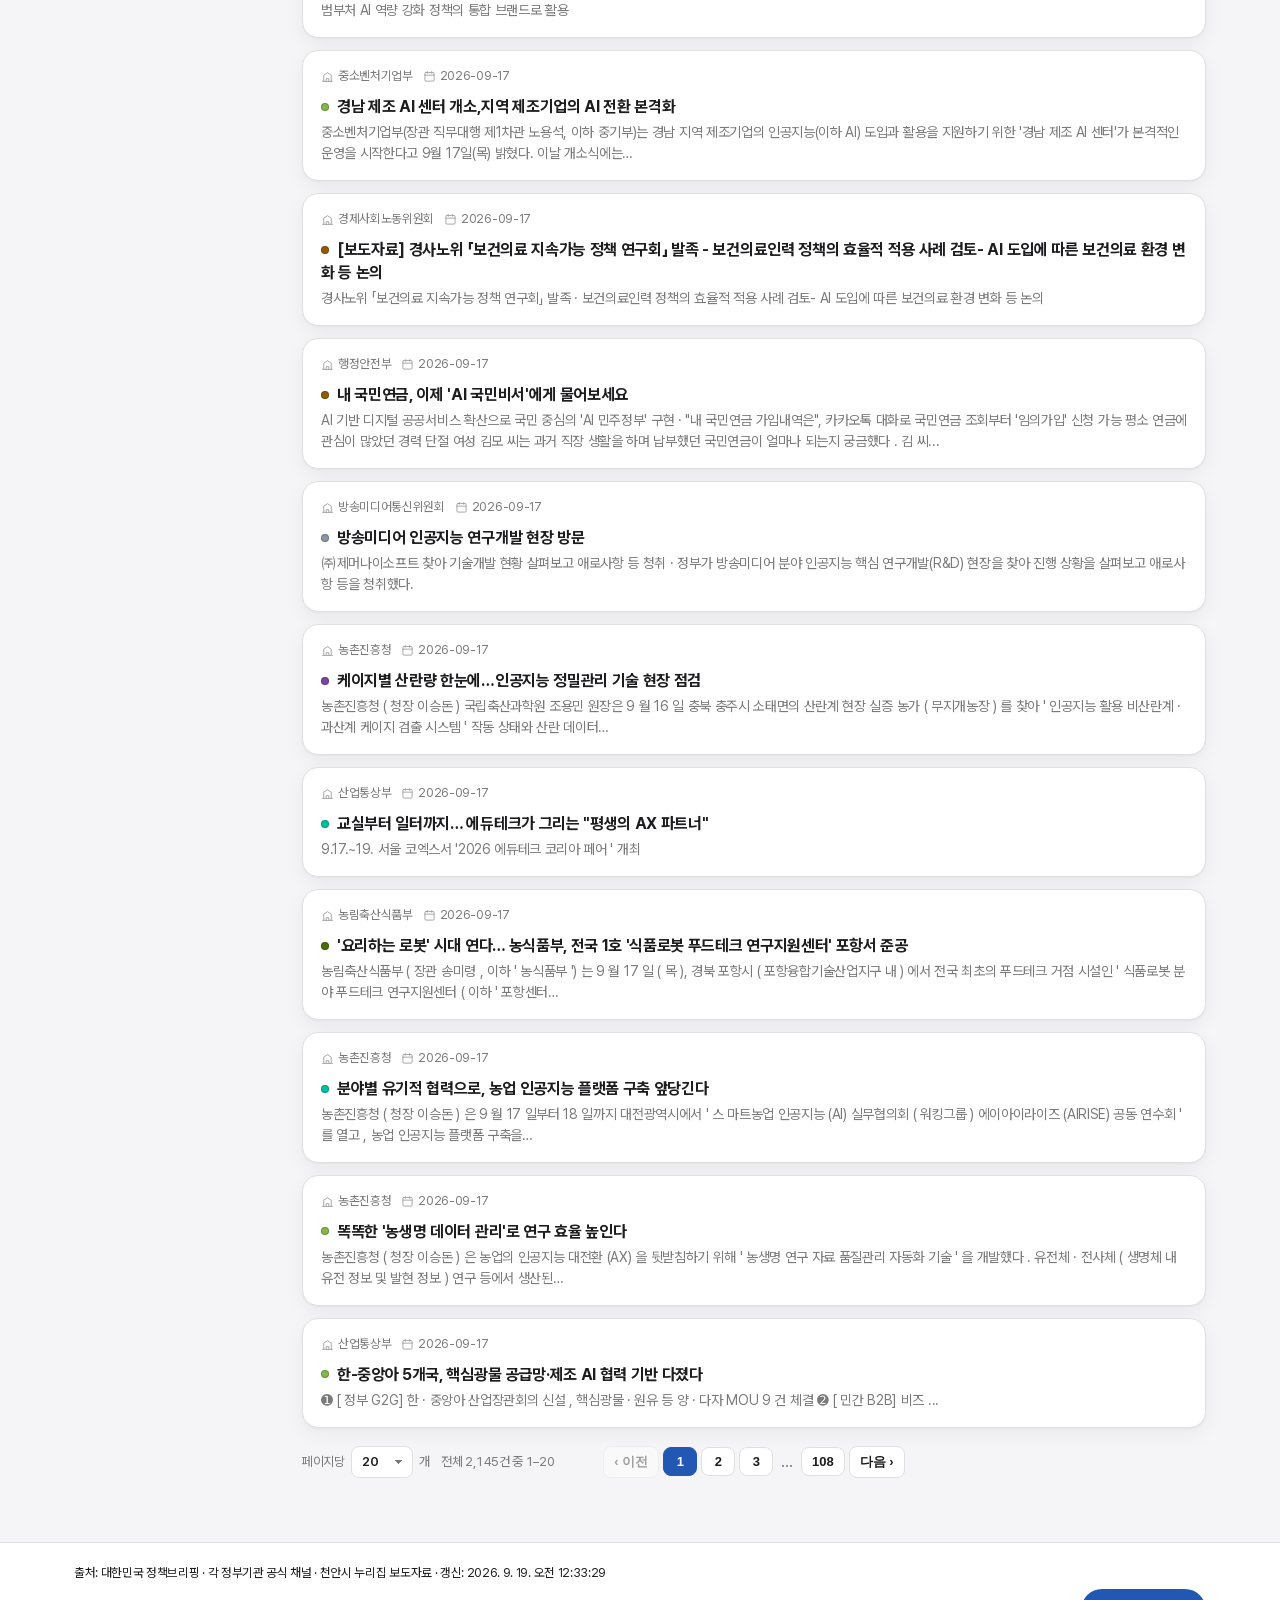
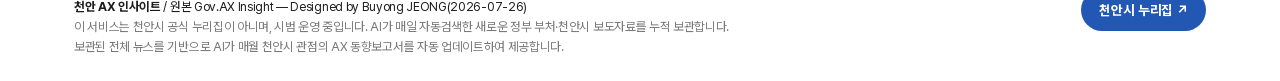
==== commit 55d81e46: "천안 뉴스 탭 연결 및 데이터 줄바꿈 정리" ====
--- a/index.html
+++ b/index.html
@@ -8,6 +8,7 @@
   <!-- 폰트는 CDN 대신 로컬 호스팅(assets/fonts.css) — 내부망에서도 동일하게 보이도록. -->
   <link rel="stylesheet" href="assets/fonts.css" />
   <link rel="stylesheet" href="assets/style.css" />
+  <link rel="stylesheet" href="assets/local-news.css" />
 </head>
 <body>
   <header class="site-header">
@@ -24,6 +25,7 @@
       <div class="header-right">
         <nav class="tabs" role="tablist">
           <button class="tab active" data-tab="news" role="tab">뉴스</button>
+          <button class="tab" data-tab="local-news" role="tab">천안 뉴스</button>
           <button class="tab" data-tab="milestone" role="tab">마일스톤</button>
           <button class="tab" data-tab="dashboard" role="tab">히트맵</button>
           <button class="tab" data-tab="dashboard2" role="tab">월별추이</button>
@@ -38,6 +40,20 @@
   </header>
 
   <main class="wrap">
+    <section id="tab-local-news" class="tab-panel">
+      <div class="ln-head"><div><h2>천안 뉴스 모아보기</h2><p>중앙지부터 지역 언론까지, 천안의 오늘을 확인하세요.</p></div><a class="ln-link" href="https://search.daum.net/search?w=news&amp;q=%EC%B2%9C%EC%95%88&amp;sort=recency" target="_blank" rel="noopener noreferrer">다음에서 천안 검색 ↗</a></div>
+      <div class="ln-tools">
+        <label>기간 <select id="ln-days"><option value="1">오늘</option><option value="3" selected>최근 3일</option><option value="7">최근 7일</option><option value="30">최근 30일</option></select></label>
+        <label>언론사 <select id="ln-paper"><option value="">전체 언론사</option></select></label>
+        <label>주제 <select id="ln-topic"><option value="">전체 주제</option><option>행정·정치</option><option>경제·개발</option><option>사건·안전</option><option>교육·복지</option><option>문화·생활</option><option>기타</option></select></label>
+        <label><input id="ln-query" type="search" placeholder="기사 제목·언론사 검색" aria-label="기사 제목·언론사 검색"></label>
+        <label><input id="ln-unread" type="checkbox">미확인만</label>
+      </div>
+      <p>매일 아침 확인하는 천안 기사 · 검색 수집분이며 누락될 수 있습니다.</p>
+      <div id="ln-summary" class="ln-summary" aria-live="polite">뉴스를 불러오는 중입니다…</div>
+      <div id="ln-list"></div><button id="ln-more" hidden>기사 더 보기</button>
+      <details class="ln-status"><summary>수집 현황과 안내</summary><p id="ln-updated"></p><p>Google 뉴스 검색에 노출된 기사 중 제목에 ‘천안’이 포함된 기사를 모읍니다. 언론사 전체 기사를 빠짐없이 수집하는 서비스는 아니며, 검색 반영이 늦거나 누락될 수 있습니다. 최근 7일을 검색하고 30일간 보관합니다. 주제는 제목의 키워드로 분류하며, 읽음 표시는 이 브라우저에 저장됩니다.</p><ul id="ln-status"></ul></details>
+    </section>
     <!-- 뉴스 탭 -->
     <section id="tab-news" class="tab-panel active">
       <div class="layout">
@@ -445,6 +461,7 @@
   </button>
 
   <script src="assets/app.js"></script>
+  <script src="assets/local-news.js"></script>
 </body>
 </html>
 
--- a/assets/local-news.css
+++ b/assets/local-news.css
@@ -0,0 +1 @@
+.ln-head{display:flex;justify-content:space-between;gap:20px;align-items:center;margin:16px 0 24px}.ln-head h2{margin:0 0 8px;color:var(--primary)}.ln-head p{margin:0;color:var(--text-dim)}.ln-link{padding:10px 16px;border:1px solid var(--border);border-radius:9px;white-space:nowrap;text-decoration:none}.ln-tools{display:flex;flex-wrap:wrap;gap:12px;padding:18px;background:var(--brand-soft);border-radius:12px}.ln-tools label{display:flex;align-items:center;gap:7px}.ln-tools input,.ln-tools select{padding:9px;border:1px solid var(--border);border-radius:6px;background:white;color:#253348;font:inherit}.ln-tools input[type=search]{width:230px}.ln-summary{padding:18px 0;font-weight:600}.ln-row{display:grid;grid-template-columns:140px 1fr 85px;gap:16px;padding:20px 12px;border-top:1px solid var(--border);align-items:start}.ln-row h3{font-size:17px;margin:0 0 8px;line-height:1.5}.ln-row h3 a{color:var(--text);text-decoration:none}.ln-row h3 a:hover{color:var(--primary);text-decoration:underline}.ln-row small{color:var(--text-dim)}.ln-row.read h3{opacity:.55}.ln-row button,#ln-more{background:white;border:1px solid var(--border);border-radius:7px;padding:8px;cursor:pointer;color:var(--primary)}#ln-more{display:block;margin:20px auto;padding:12px 28px}#ln-more[hidden]{display:none}.ln-status{margin:20px 0;padding:18px;background:var(--brand-soft);border-radius:10px}.ln-status ul{columns:3;padding-left:20px}.ln-status li{margin:8px 0;font-size:14px}.ln-empty{padding:50px 15px;text-align:center;color:var(--text-dim)}@media(max-width:700px){.ln-head{align-items:start;flex-direction:column}.ln-row{grid-template-columns:1fr 70px;gap:8px}.ln-row>div:first-child{grid-column:1/-1}.ln-tools{flex-direction:column}.ln-status ul{columns:1}}
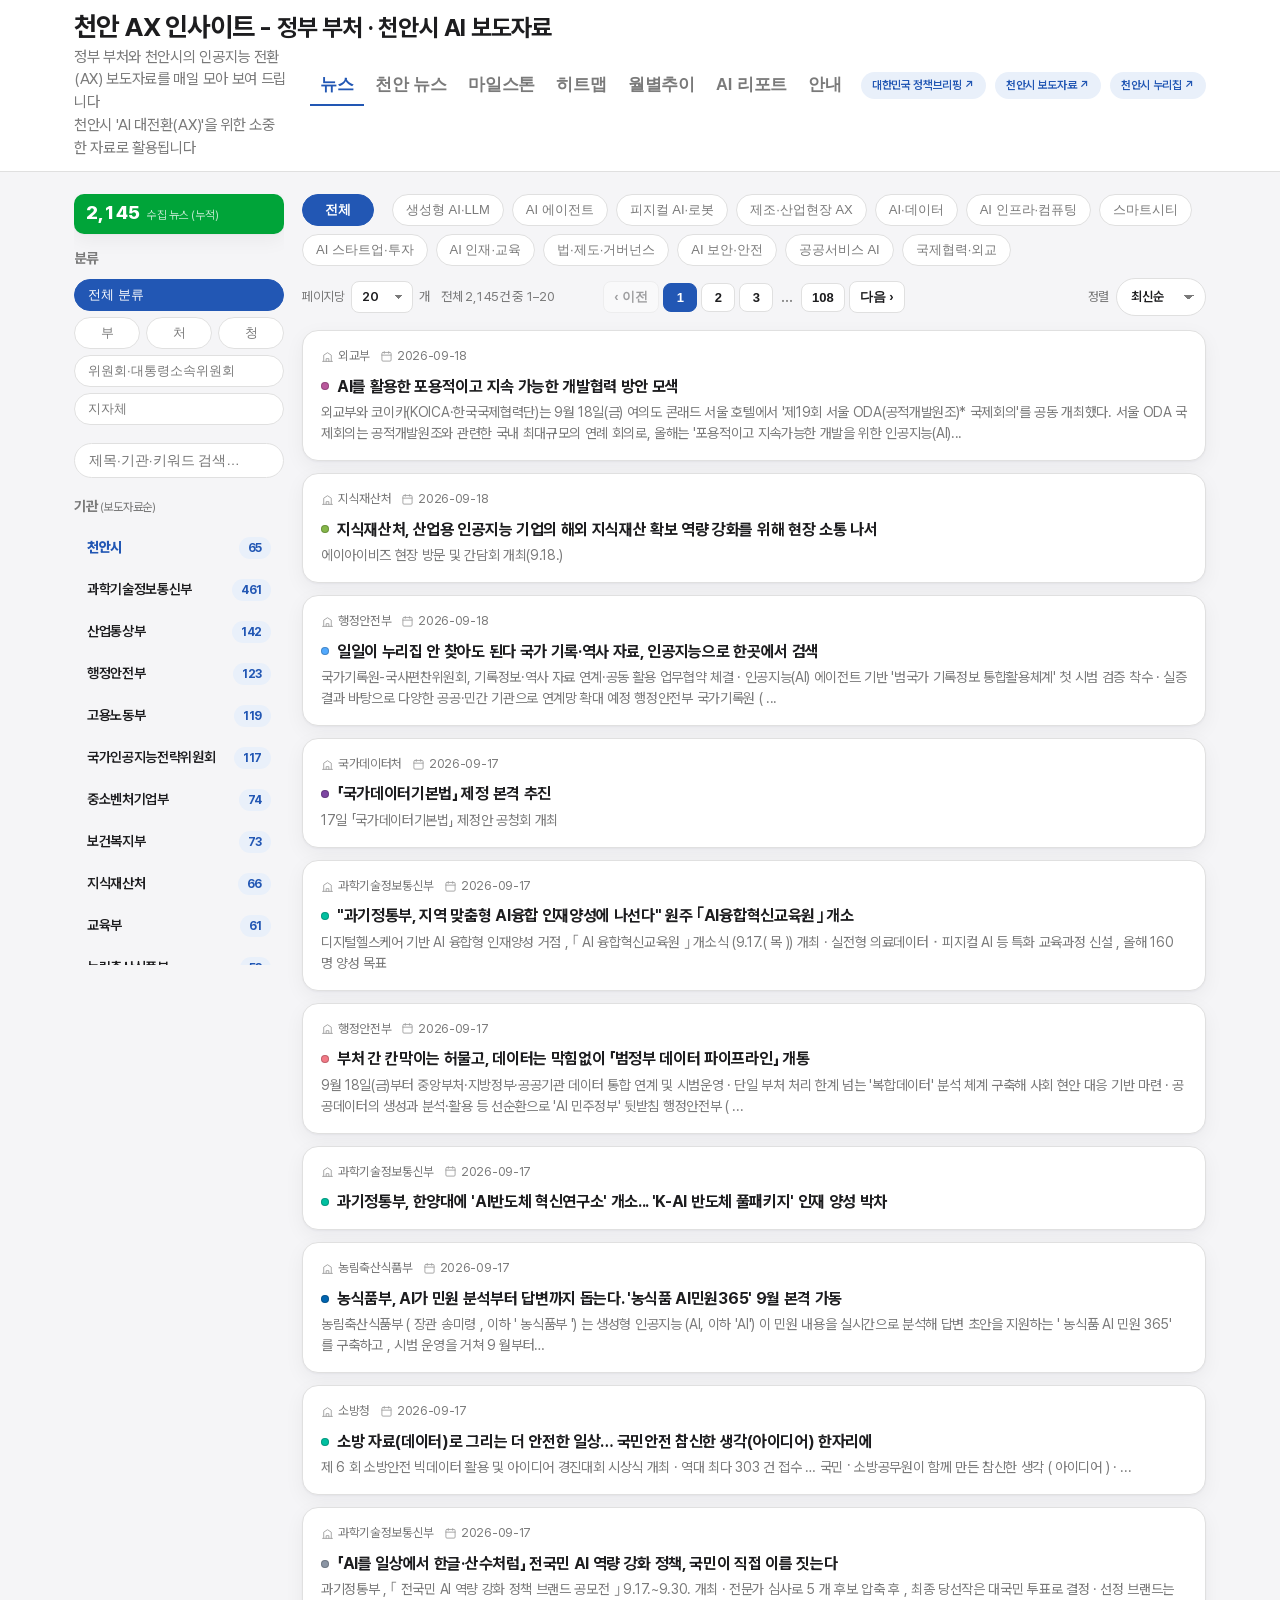
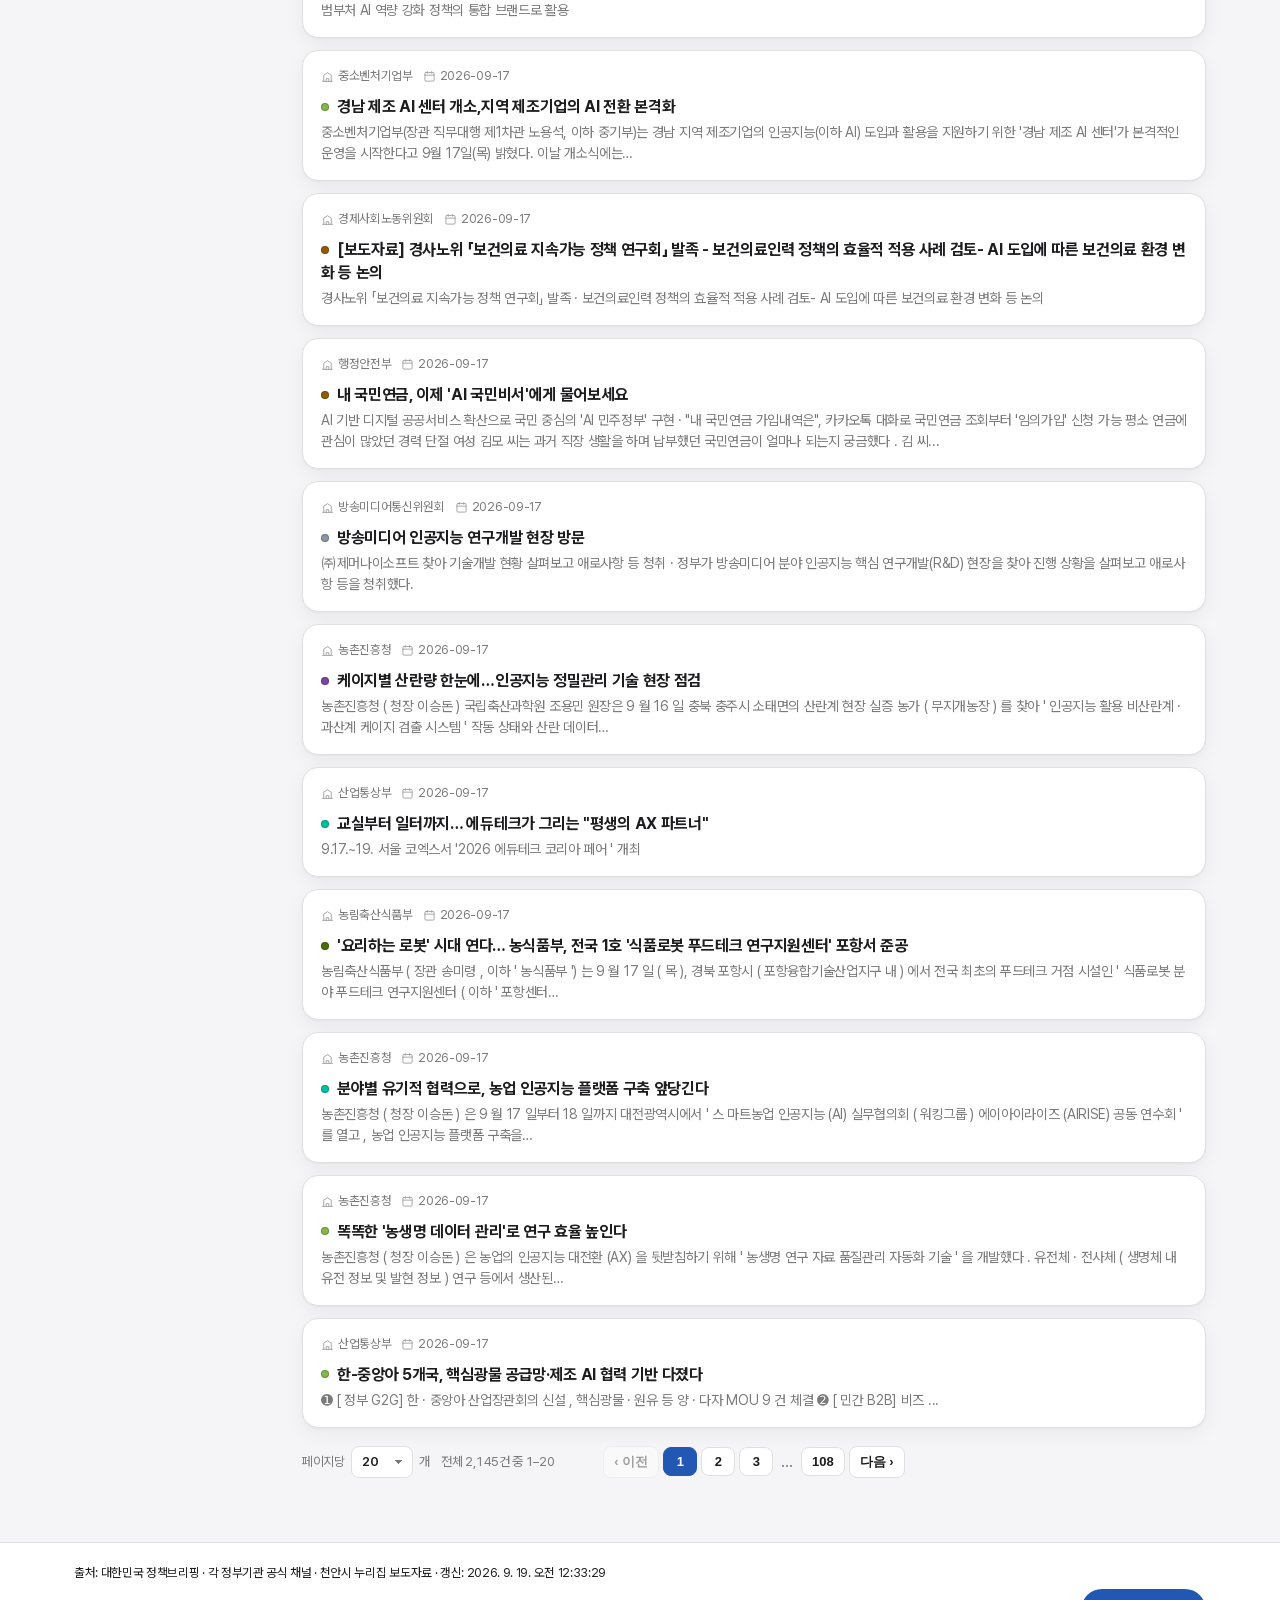
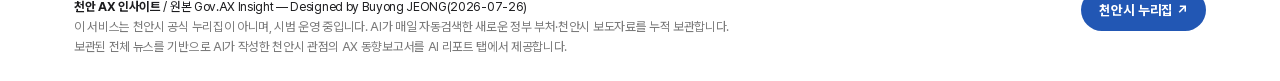
==== commit 656d65f5: "2026년 3분기 동향보고서를 올리고, API 없이 만드는 경로를 둔다 쓸 수 있는 Anthropic API 키가 없어 워크플로로는 보고서를 만들지 못한다. 그래서 모델 호출만 손" ====
--- a/index.html
+++ b/index.html
@@ -91,13 +91,24 @@
     <section id="tab-reports" class="tab-panel">
       <div class="panel-intro">
         <h2>AX 동향보고서(AI 자동작성)</h2>
-        <p>수집된 정부 부처·천안시 보도자료를 근거로 AI가 <strong>천안시 관점</strong>에서 자동 작성하는
-           <strong>전체·분기 동향보고서</strong>입니다. 매월 1일 갱신되며, 참고용으로만 활용하시기 바랍니다.<br />
+        <p>수집된 정부 부처·천안시 보도자료를 근거로 AI가 <strong>천안시 관점</strong>에서 작성하는
+           <strong>전체·분기 동향보고서</strong>입니다. 참고용으로만 활용하시기 바랍니다.<br />
            <small>※ 시사점과 실행 아이디어는 AI의 제안이며 천안시의 공식 입장이 아닙니다. 사실은 각 항목의 출처 링크로 확인하세요.</small></p>
       </div>
 
       <!-- 보고서와 아래 「한눈에 보기」는 scripts/build_reports.py 가 만든다(data/reports/cheonan/).
            지식재산처 관점 원본 보고서는 index.json·highlights.json 의 archived 로 보관만 한다. -->
+
+      <!-- 보고서가 하나도 없을 때만 보인다(app.js loadReports 가 토글). 빈 목록 세 개가
+           나란히 뜨면 고장 난 화면처럼 보여서, 그 대신 '왜 없는지'와 '어디를 보면 되는지'를 알린다. -->
+      <div id="reports-pending" class="report-pending" hidden>
+        <h3>천안시 관점 동향보고서를 준비하고 있습니다</h3>
+        <p>수집된 보도자료를 근거로 AI가 작성하는 <strong>전체·분기 동향보고서</strong>가 생성되는 대로 이 자리에 게시됩니다.</p>
+        <p>그동안 다른 탭은 모두 정상 이용하실 수 있습니다.
+           <strong>뉴스</strong>에서 정부 부처·천안시 보도자료를,
+           <strong>히트맵</strong>에서 기관별 AX 활동을,
+           <strong>월별추이</strong>에서 주제별 흐름을 보실 수 있습니다.</p>
+      </div>
       <div class="report-group">
         <h3 class="report-group-h">전체 동향보고서</h3>
         <div id="reports-overall" class="reports-list"></div>
@@ -409,7 +420,7 @@
         <p class="foot-src">출처: 대한민국 정책브리핑 · 각 정부기관 공식 채널 · 천안시 누리집 보도자료 · <span id="last-updated">갱신: —</span></p>
         <p class="foot-org"><strong>천안 AX 인사이트</strong> / 원본 Gov.AX Insight — Designed by Buyong JEONG(2026-07-26)</p>
         <p class="foot-note">이 서비스는 천안시 공식 누리집이 아니며, 시범 운영 중입니다. AI가 매일 자동검색한 새로운 정부 부처·천안시 보도자료를 누적 보관합니다.</p>
-        <p class="foot-note">보관된 전체 뉴스를 기반으로 AI가 매월 천안시 관점의 AX 동향보고서를 자동 업데이트하여 제공합니다.</p>
+        <p class="foot-note">보관된 전체 뉴스를 기반으로 AI가 작성한 천안시 관점의 AX 동향보고서를 AI 리포트 탭에서 제공합니다.</p>
       </div>
       <a class="portfolio-link" href="https://www.cheonan.go.kr/kor.do" target="_blank" rel="noopener">천안시 누리집 ↗</a>
     </div>
@@ -464,4 +475,3 @@
   <script src="assets/local-news.js"></script>
 </body>
 </html>
-
--- a/assets/style.css
+++ b/assets/style.css
@@ -341,6 +341,17 @@
 }
 .q-select select:focus { outline: 2px solid var(--primary); outline-offset: 1px; }
 
+/* 보고서가 하나도 없을 때의 안내 카드 — 빈 화면처럼 보이지 않게 '왜 없는지'와
+   '대신 어디를 보면 되는지'를 함께 알려 준다. */
+.report-pending {
+  background: var(--brand-soft); border: 1px solid var(--border); border-radius: var(--radius);
+  padding: 26px 28px;
+}
+.report-pending[hidden] { display: none; }
+.report-pending h3 { margin: 0 0 10px; font-size: 17.67px; color: var(--primary); }
+.report-pending p { margin: 0 0 10px; font-size: 15px; line-height: 1.65; color: var(--text); }
+.report-pending p:last-child { margin-bottom: 0; }
+
 /* AI 리포트 탭 하단 — 전체 동향보고서 "한눈에 보기" 발췌 */
 .ax-highlights-group { margin-top: 26px; padding-top: 20px; border-top: 1px solid var(--border); }
 .ax-highlights-group .report-group-h { font-size: 17.67px; }
